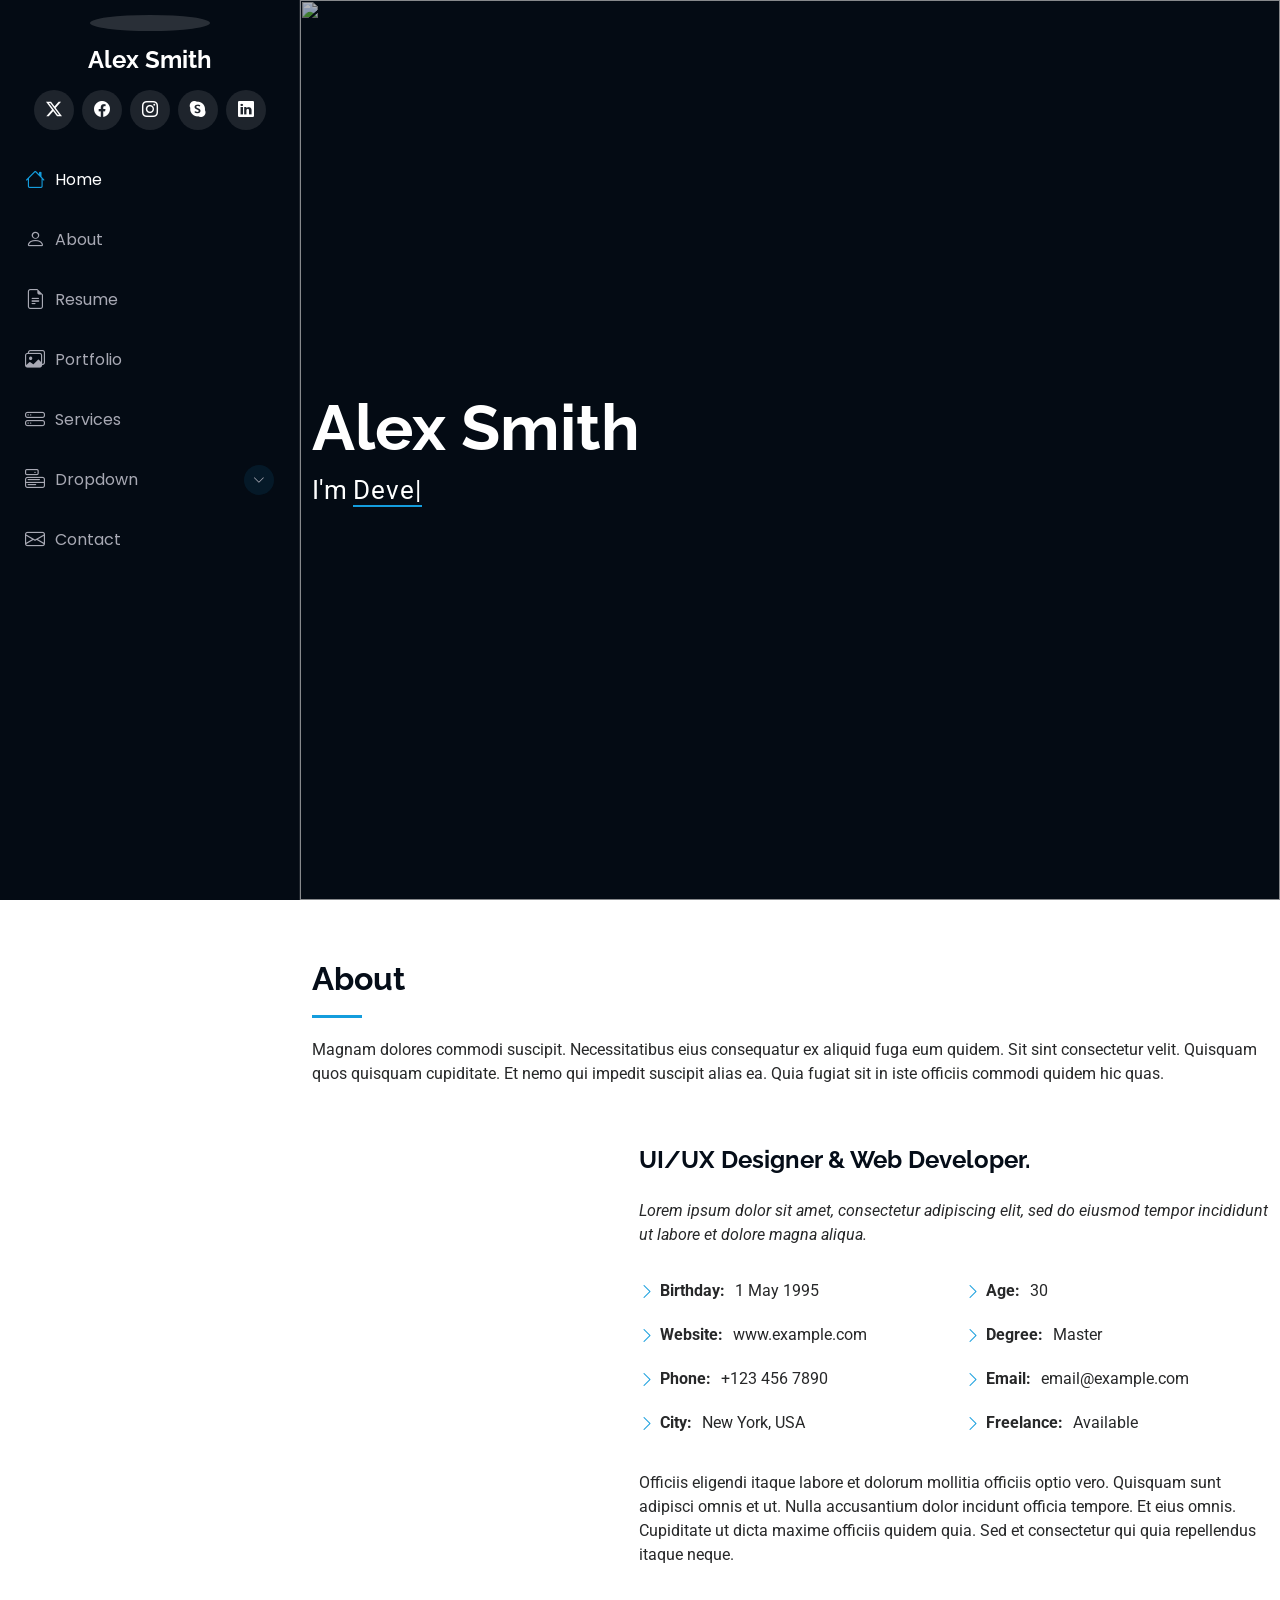
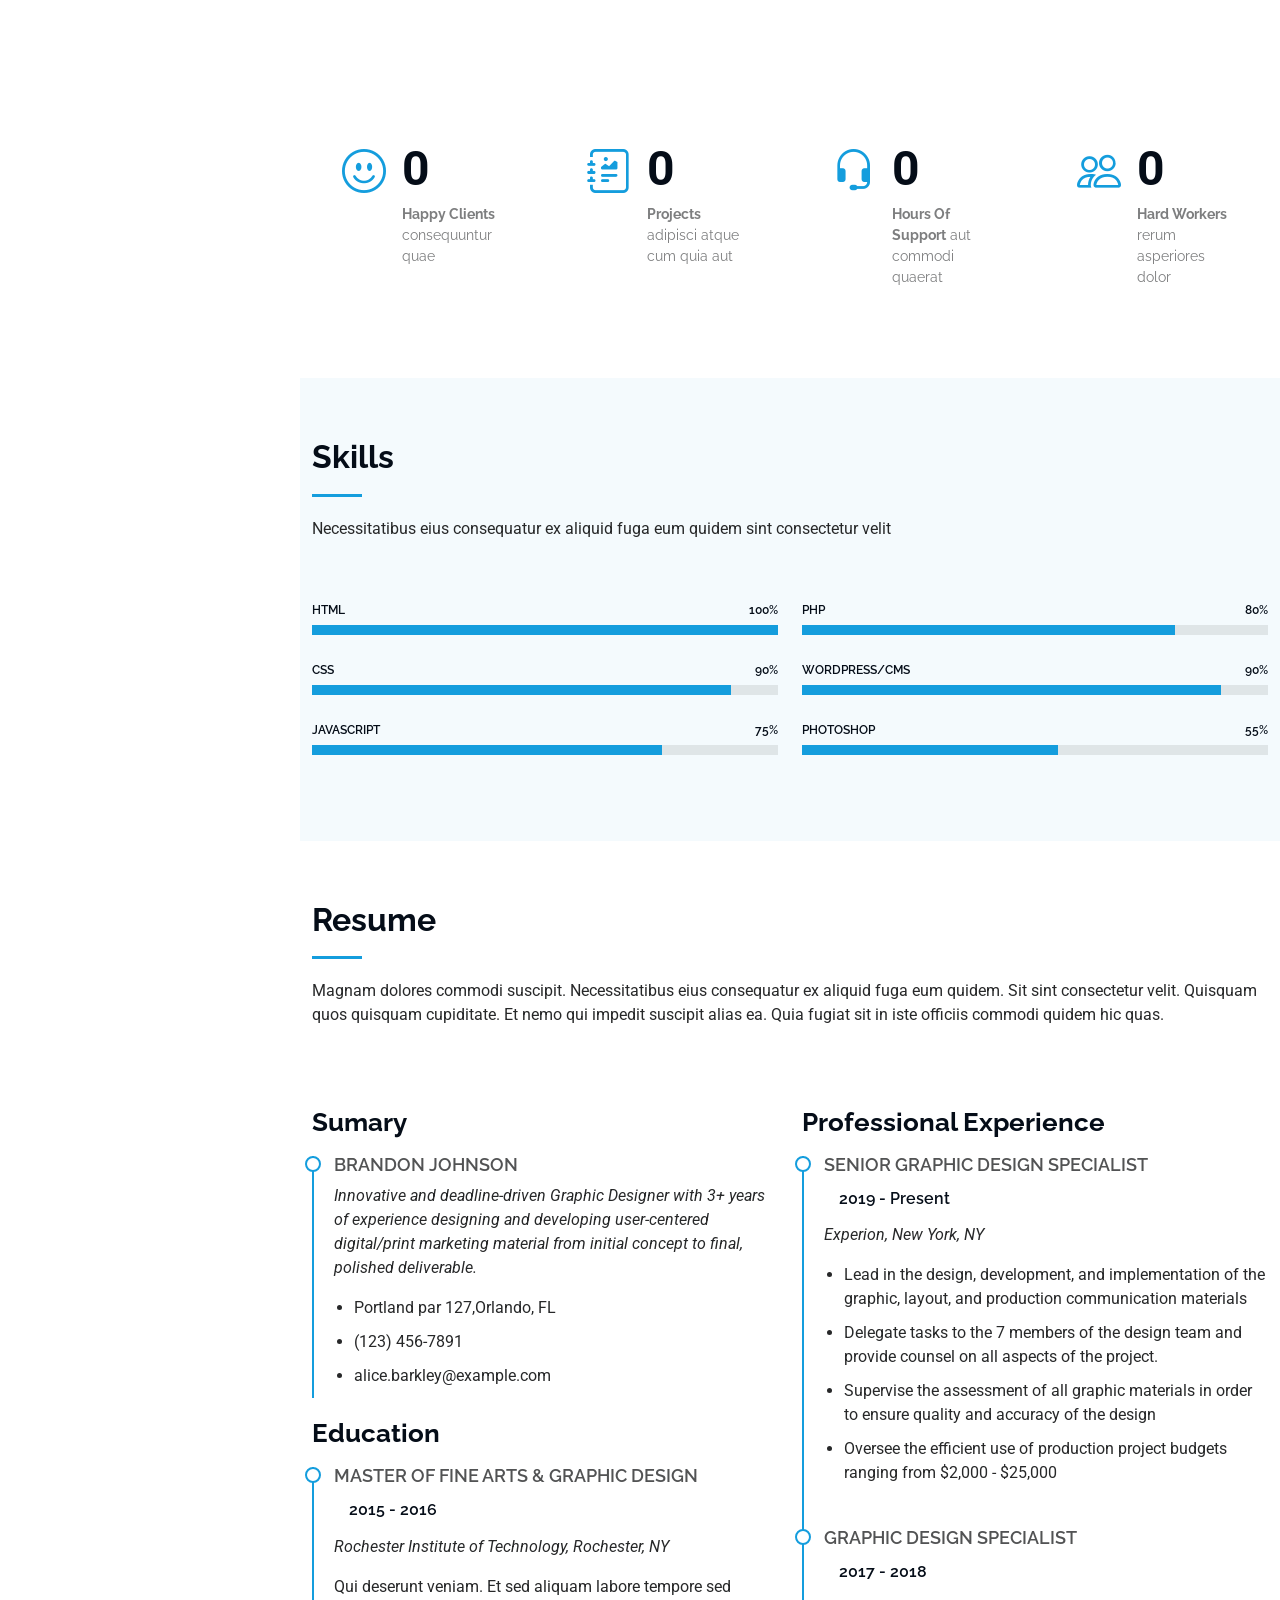
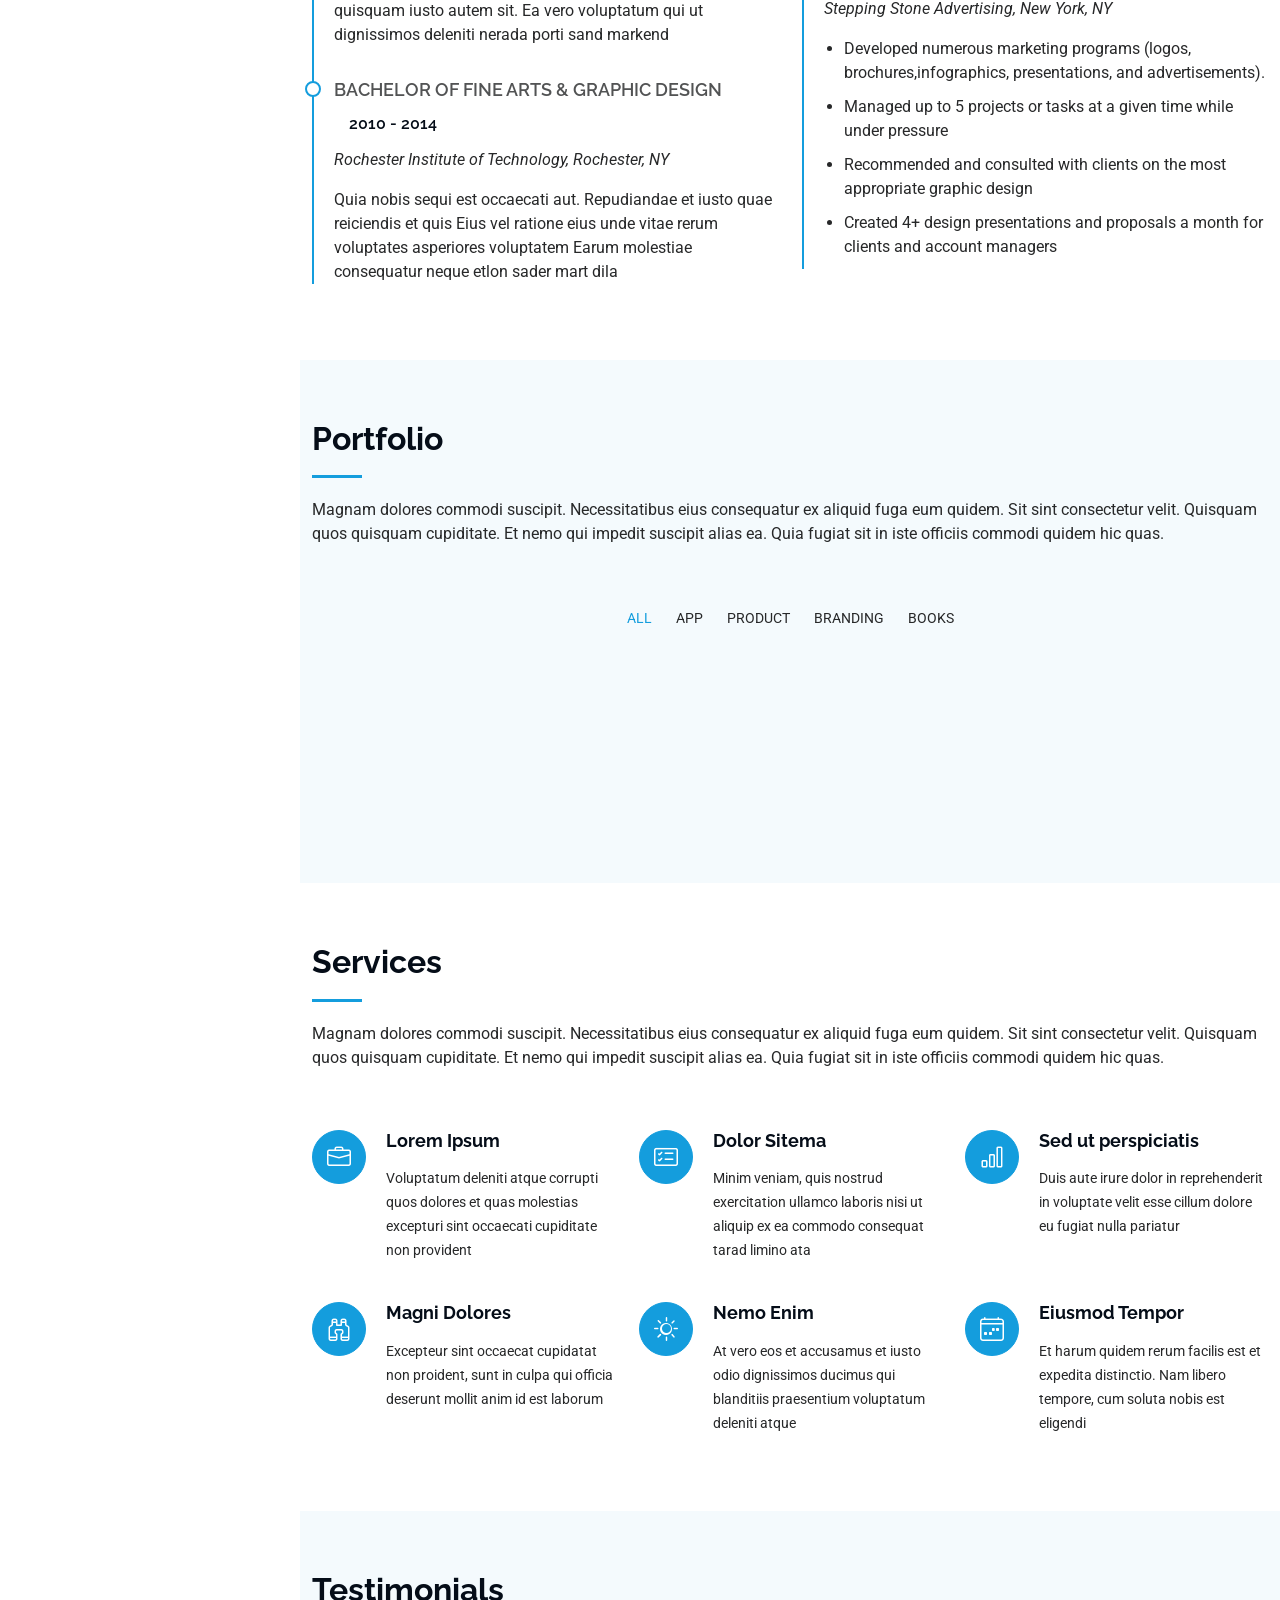
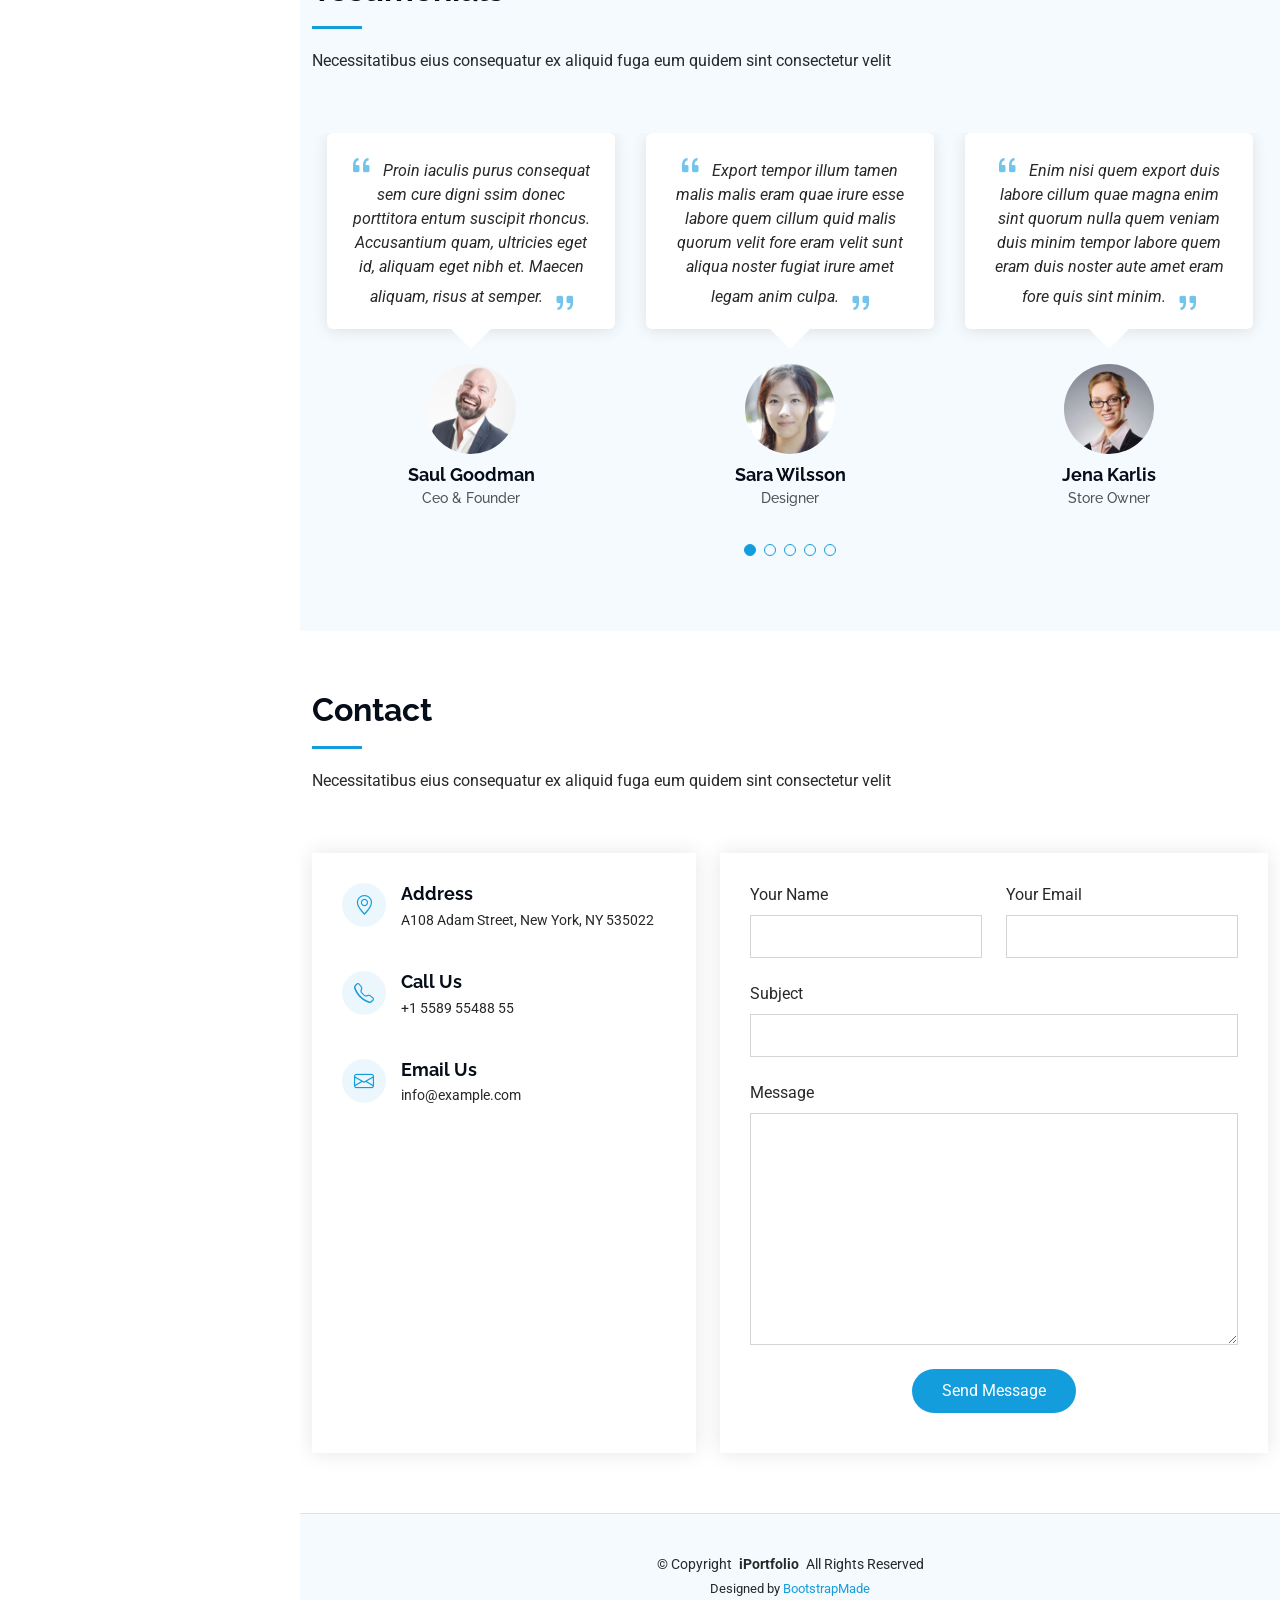
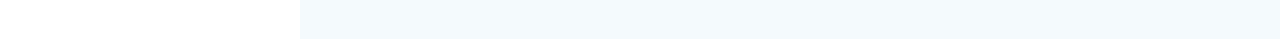
==== index.html @ 5685fc35 "agregando archivos" ====
<!DOCTYPE html>
<html lang="en">

<head>
  <meta charset="utf-8">
  <meta content="width=device-width, initial-scale=1.0" name="viewport">
  <title>Index - iPortfolio Bootstrap Template</title>
  <meta content="" name="description">
  <meta content="" name="keywords">

  <!-- Favicons -->
  <link href="assets/img/favicon.png" rel="icon">
  <link href="assets/img/apple-touch-icon.png" rel="apple-touch-icon">

  <!-- Fonts -->
  <link href="https://fonts.googleapis.com" rel="preconnect">
  <link href="https://fonts.gstatic.com" rel="preconnect" crossorigin>
  <link href="https://fonts.googleapis.com/css2?family=Roboto:ital,wght@0,100;0,300;0,400;0,500;0,700;0,900;1,100;1,300;1,400;1,500;1,700;1,900&family=Poppins:ital,wght@0,100;0,200;0,300;0,400;0,500;0,600;0,700;0,800;0,900;1,100;1,200;1,300;1,400;1,500;1,600;1,700;1,800;1,900&family=Raleway:ital,wght@0,100;0,200;0,300;0,400;0,500;0,600;0,700;0,800;0,900;1,100;1,200;1,300;1,400;1,500;1,600;1,700;1,800;1,900&display=swap" rel="stylesheet">

  <!-- Vendor CSS Files -->
  <link href="assets/vendor/bootstrap/css/bootstrap.min.css" rel="stylesheet">
  <link href="assets/vendor/bootstrap-icons/bootstrap-icons.css" rel="stylesheet">
  <link href="assets/vendor/aos/aos.css" rel="stylesheet">
  <link href="assets/vendor/glightbox/css/glightbox.min.css" rel="stylesheet">
  <link href="assets/vendor/swiper/swiper-bundle.min.css" rel="stylesheet">

  <!-- Main CSS File -->
  <link href="assets/css/main.css" rel="stylesheet">

  <!-- =======================================================
  * Template Name: iPortfolio
  * Template URL: https://bootstrapmade.com/iportfolio-bootstrap-portfolio-websites-template/
  * Updated: Jun 29 2024 with Bootstrap v5.3.3
  * Author: BootstrapMade.com
  * License: https://bootstrapmade.com/license/
  ======================================================== -->
</head>

<body class="index-page">

  <header id="header" class="header dark-background d-flex flex-column">
    <i class="header-toggle d-xl-none bi bi-list"></i>

    <div class="profile-img">
      <img src="assets/img/my-profile-img.jpg" alt="" class="img-fluid rounded-circle">
    </div>

    <a href="index.html" class="logo d-flex align-items-center justify-content-center">
      <!-- Uncomment the line below if you also wish to use an image logo -->
      <!-- <img src="assets/img/logo.png" alt=""> -->
      <h1 class="sitename">Alex Smith</h1>
    </a>

    <div class="social-links text-center">
      <a href="#" class="twitter"><i class="bi bi-twitter-x"></i></a>
      <a href="#" class="facebook"><i class="bi bi-facebook"></i></a>
      <a href="#" class="instagram"><i class="bi bi-instagram"></i></a>
      <a href="#" class="google-plus"><i class="bi bi-skype"></i></a>
      <a href="#" class="linkedin"><i class="bi bi-linkedin"></i></a>
    </div>

    <nav id="navmenu" class="navmenu">
      <ul>
        <li><a href="#hero" class="active"><i class="bi bi-house navicon"></i>Home</a></li>
        <li><a href="#about"><i class="bi bi-person navicon"></i> About</a></li>
        <li><a href="#resume"><i class="bi bi-file-earmark-text navicon"></i> Resume</a></li>
        <li><a href="#portfolio"><i class="bi bi-images navicon"></i> Portfolio</a></li>
        <li><a href="#services"><i class="bi bi-hdd-stack navicon"></i> Services</a></li>
        <li class="dropdown"><a href="#"><i class="bi bi-menu-button navicon"></i> <span>Dropdown</span> <i class="bi bi-chevron-down toggle-dropdown"></i></a>
          <ul>
            <li><a href="#">Dropdown 1</a></li>
            <li class="dropdown"><a href="#"><span>Deep Dropdown</span> <i class="bi bi-chevron-down toggle-dropdown"></i></a>
              <ul>
                <li><a href="#">Deep Dropdown 1</a></li>
                <li><a href="#">Deep Dropdown 2</a></li>
                <li><a href="#">Deep Dropdown 3</a></li>
                <li><a href="#">Deep Dropdown 4</a></li>
                <li><a href="#">Deep Dropdown 5</a></li>
              </ul>
            </li>
            <li><a href="#">Dropdown 2</a></li>
            <li><a href="#">Dropdown 3</a></li>
            <li><a href="#">Dropdown 4</a></li>
          </ul>
        </li>
        <li><a href="#contact"><i class="bi bi-envelope navicon"></i> Contact</a></li>
      </ul>
    </nav>

  </header>

  <main class="main">

    <!-- Hero Section -->
    <section id="hero" class="hero section dark-background">

      <img src="assets/img/hero-bg.jpg" alt="" data-aos="fade-in" class="">

      <div class="container" data-aos="fade-up" data-aos-delay="100">
        <h2>Alex Smith</h2>
        <p>I'm <span class="typed" data-typed-items="Designer, Developer, Freelancer, Photographer">Designer</span><span class="typed-cursor typed-cursor--blink" aria-hidden="true"></span><span class="typed-cursor typed-cursor--blink" aria-hidden="true"></span></p>
      </div>

    </section><!-- /Hero Section -->

    <!-- About Section -->
    <section id="about" class="about section">

      <!-- Section Title -->
      <div class="container section-title" data-aos="fade-up">
        <h2>About</h2>
        <p>Magnam dolores commodi suscipit. Necessitatibus eius consequatur ex aliquid fuga eum quidem. Sit sint consectetur velit. Quisquam quos quisquam cupiditate. Et nemo qui impedit suscipit alias ea. Quia fugiat sit in iste officiis commodi quidem hic quas.</p>
      </div><!-- End Section Title -->

      <div class="container" data-aos="fade-up" data-aos-delay="100">

        <div class="row gy-4 justify-content-center">
          <div class="col-lg-4">
            <img src="assets/img/my-profile-img.jpg" class="img-fluid" alt="">
          </div>
          <div class="col-lg-8 content">
            <h2>UI/UX Designer &amp; Web Developer.</h2>
            <p class="fst-italic py-3">
              Lorem ipsum dolor sit amet, consectetur adipiscing elit, sed do eiusmod tempor incididunt ut labore et dolore
              magna aliqua.
            </p>
            <div class="row">
              <div class="col-lg-6">
                <ul>
                  <li><i class="bi bi-chevron-right"></i> <strong>Birthday:</strong> <span>1 May 1995</span></li>
                  <li><i class="bi bi-chevron-right"></i> <strong>Website:</strong> <span>www.example.com</span></li>
                  <li><i class="bi bi-chevron-right"></i> <strong>Phone:</strong> <span>+123 456 7890</span></li>
                  <li><i class="bi bi-chevron-right"></i> <strong>City:</strong> <span>New York, USA</span></li>
                </ul>
              </div>
              <div class="col-lg-6">
                <ul>
                  <li><i class="bi bi-chevron-right"></i> <strong>Age:</strong> <span>30</span></li>
                  <li><i class="bi bi-chevron-right"></i> <strong>Degree:</strong> <span>Master</span></li>
                  <li><i class="bi bi-chevron-right"></i> <strong>Email:</strong> <span>email@example.com</span></li>
                  <li><i class="bi bi-chevron-right"></i> <strong>Freelance:</strong> <span>Available</span></li>
                </ul>
              </div>
            </div>
            <p class="py-3">
              Officiis eligendi itaque labore et dolorum mollitia officiis optio vero. Quisquam sunt adipisci omnis et ut. Nulla accusantium dolor incidunt officia tempore. Et eius omnis.
              Cupiditate ut dicta maxime officiis quidem quia. Sed et consectetur qui quia repellendus itaque neque.
            </p>
          </div>
        </div>

      </div>

    </section><!-- /About Section -->

    <!-- Stats Section -->
    <section id="stats" class="stats section">

      <div class="container" data-aos="fade-up" data-aos-delay="100">

        <div class="row gy-4">

          <div class="col-lg-3 col-md-6">
            <div class="stats-item">
              <i class="bi bi-emoji-smile"></i>
              <span data-purecounter-start="0" data-purecounter-end="232" data-purecounter-duration="1" class="purecounter"></span>
              <p><strong>Happy Clients</strong> <span>consequuntur quae</span></p>
            </div>
          </div><!-- End Stats Item -->

          <div class="col-lg-3 col-md-6">
            <div class="stats-item">
              <i class="bi bi-journal-richtext"></i>
              <span data-purecounter-start="0" data-purecounter-end="521" data-purecounter-duration="1" class="purecounter"></span>
              <p><strong>Projects</strong> <span>adipisci atque cum quia aut</span></p>
            </div>
          </div><!-- End Stats Item -->

          <div class="col-lg-3 col-md-6">
            <div class="stats-item">
              <i class="bi bi-headset"></i>
              <span data-purecounter-start="0" data-purecounter-end="1453" data-purecounter-duration="1" class="purecounter"></span>
              <p><strong>Hours Of Support</strong> <span>aut commodi quaerat</span></p>
            </div>
          </div><!-- End Stats Item -->

          <div class="col-lg-3 col-md-6">
            <div class="stats-item">
              <i class="bi bi-people"></i>
              <span data-purecounter-start="0" data-purecounter-end="32" data-purecounter-duration="1" class="purecounter"></span>
              <p><strong>Hard Workers</strong> <span>rerum asperiores dolor</span></p>
            </div>
          </div><!-- End Stats Item -->

        </div>

      </div>

    </section><!-- /Stats Section -->

    <!-- Skills Section -->
    <section id="skills" class="skills section light-background">

      <!-- Section Title -->
      <div class="container section-title" data-aos="fade-up">
        <h2>Skills</h2>
        <p>Necessitatibus eius consequatur ex aliquid fuga eum quidem sint consectetur velit</p>
      </div><!-- End Section Title -->

      <div class="container" data-aos="fade-up" data-aos-delay="100">

        <div class="row skills-content skills-animation">

          <div class="col-lg-6">

            <div class="progress">
              <span class="skill"><span>HTML</span> <i class="val">100%</i></span>
              <div class="progress-bar-wrap">
                <div class="progress-bar" role="progressbar" aria-valuenow="100" aria-valuemin="0" aria-valuemax="100"></div>
              </div>
            </div><!-- End Skills Item -->

            <div class="progress">
              <span class="skill"><span>CSS</span> <i class="val">90%</i></span>
              <div class="progress-bar-wrap">
                <div class="progress-bar" role="progressbar" aria-valuenow="90" aria-valuemin="0" aria-valuemax="100"></div>
              </div>
            </div><!-- End Skills Item -->

            <div class="progress">
              <span class="skill"><span>JavaScript</span> <i class="val">75%</i></span>
              <div class="progress-bar-wrap">
                <div class="progress-bar" role="progressbar" aria-valuenow="75" aria-valuemin="0" aria-valuemax="100"></div>
              </div>
            </div><!-- End Skills Item -->

          </div>

          <div class="col-lg-6">

            <div class="progress">
              <span class="skill"><span>PHP</span> <i class="val">80%</i></span>
              <div class="progress-bar-wrap">
                <div class="progress-bar" role="progressbar" aria-valuenow="80" aria-valuemin="0" aria-valuemax="100"></div>
              </div>
            </div><!-- End Skills Item -->

            <div class="progress">
              <span class="skill"><span>WordPress/CMS</span> <i class="val">90%</i></span>
              <div class="progress-bar-wrap">
                <div class="progress-bar" role="progressbar" aria-valuenow="90" aria-valuemin="0" aria-valuemax="100"></div>
              </div>
            </div><!-- End Skills Item -->

            <div class="progress">
              <span class="skill"><span>Photoshop</span> <i class="val">55%</i></span>
              <div class="progress-bar-wrap">
                <div class="progress-bar" role="progressbar" aria-valuenow="55" aria-valuemin="0" aria-valuemax="100"></div>
              </div>
            </div><!-- End Skills Item -->

          </div>

        </div>

      </div>

    </section><!-- /Skills Section -->

    <!-- Resume Section -->
    <section id="resume" class="resume section">

      <!-- Section Title -->
      <div class="container section-title" data-aos="fade-up">
        <h2>Resume</h2>
        <p>Magnam dolores commodi suscipit. Necessitatibus eius consequatur ex aliquid fuga eum quidem. Sit sint consectetur velit. Quisquam quos quisquam cupiditate. Et nemo qui impedit suscipit alias ea. Quia fugiat sit in iste officiis commodi quidem hic quas.</p>
      </div><!-- End Section Title -->

      <div class="container">

        <div class="row">

          <div class="col-lg-6" data-aos="fade-up" data-aos-delay="100">
            <h3 class="resume-title">Sumary</h3>

            <div class="resume-item pb-0">
              <h4>Brandon Johnson</h4>
              <p><em>Innovative and deadline-driven Graphic Designer with 3+ years of experience designing and developing user-centered digital/print marketing material from initial concept to final, polished deliverable.</em></p>
              <ul>
                <li>Portland par 127,Orlando, FL</li>
                <li>(123) 456-7891</li>
                <li>alice.barkley@example.com</li>
              </ul>
            </div><!-- Edn Resume Item -->

            <h3 class="resume-title">Education</h3>
            <div class="resume-item">
              <h4>Master of Fine Arts &amp; Graphic Design</h4>
              <h5>2015 - 2016</h5>
              <p><em>Rochester Institute of Technology, Rochester, NY</em></p>
              <p>Qui deserunt veniam. Et sed aliquam labore tempore sed quisquam iusto autem sit. Ea vero voluptatum qui ut dignissimos deleniti nerada porti sand markend</p>
            </div><!-- Edn Resume Item -->

            <div class="resume-item">
              <h4>Bachelor of Fine Arts &amp; Graphic Design</h4>
              <h5>2010 - 2014</h5>
              <p><em>Rochester Institute of Technology, Rochester, NY</em></p>
              <p>Quia nobis sequi est occaecati aut. Repudiandae et iusto quae reiciendis et quis Eius vel ratione eius unde vitae rerum voluptates asperiores voluptatem Earum molestiae consequatur neque etlon sader mart dila</p>
            </div><!-- Edn Resume Item -->

          </div>

          <div class="col-lg-6" data-aos="fade-up" data-aos-delay="200">
            <h3 class="resume-title">Professional Experience</h3>
            <div class="resume-item">
              <h4>Senior graphic design specialist</h4>
              <h5>2019 - Present</h5>
              <p><em>Experion, New York, NY </em></p>
              <ul>
                <li>Lead in the design, development, and implementation of the graphic, layout, and production communication materials</li>
                <li>Delegate tasks to the 7 members of the design team and provide counsel on all aspects of the project. </li>
                <li>Supervise the assessment of all graphic materials in order to ensure quality and accuracy of the design</li>
                <li>Oversee the efficient use of production project budgets ranging from $2,000 - $25,000</li>
              </ul>
            </div><!-- Edn Resume Item -->

            <div class="resume-item">
              <h4>Graphic design specialist</h4>
              <h5>2017 - 2018</h5>
              <p><em>Stepping Stone Advertising, New York, NY</em></p>
              <ul>
                <li>Developed numerous marketing programs (logos, brochures,infographics, presentations, and advertisements).</li>
                <li>Managed up to 5 projects or tasks at a given time while under pressure</li>
                <li>Recommended and consulted with clients on the most appropriate graphic design</li>
                <li>Created 4+ design presentations and proposals a month for clients and account managers</li>
              </ul>
            </div><!-- Edn Resume Item -->

          </div>

        </div>

      </div>

    </section><!-- /Resume Section -->

    <!-- Portfolio Section -->
    <section id="portfolio" class="portfolio section light-background">

      <!-- Section Title -->
      <div class="container section-title" data-aos="fade-up">
        <h2>Portfolio</h2>
        <p>Magnam dolores commodi suscipit. Necessitatibus eius consequatur ex aliquid fuga eum quidem. Sit sint consectetur velit. Quisquam quos quisquam cupiditate. Et nemo qui impedit suscipit alias ea. Quia fugiat sit in iste officiis commodi quidem hic quas.</p>
      </div><!-- End Section Title -->

      <div class="container">

        <div class="isotope-layout" data-default-filter="*" data-layout="masonry" data-sort="original-order">

          <ul class="portfolio-filters isotope-filters" data-aos="fade-up" data-aos-delay="100">
            <li data-filter="*" class="filter-active">All</li>
            <li data-filter=".filter-app">App</li>
            <li data-filter=".filter-product">Product</li>
            <li data-filter=".filter-branding">Branding</li>
            <li data-filter=".filter-books">Books</li>
          </ul><!-- End Portfolio Filters -->

          <div class="row gy-4 isotope-container" data-aos="fade-up" data-aos-delay="200">

            <div class="col-lg-4 col-md-6 portfolio-item isotope-item filter-app">
              <div class="portfolio-content h-100">
                <img src="assets/img/portfolio/app-1.jpg" class="img-fluid" alt="">
                <div class="portfolio-info">
                  <h4>App 1</h4>
                  <p>Lorem ipsum, dolor sit amet consectetur</p>
                  <a href="assets/img/portfolio/app-1.jpg" title="App 1" data-gallery="portfolio-gallery-app" class="glightbox preview-link"><i class="bi bi-zoom-in"></i></a>
                  <a href="portfolio-details.html" title="More Details" class="details-link"><i class="bi bi-link-45deg"></i></a>
                </div>
              </div>
            </div><!-- End Portfolio Item -->

            <div class="col-lg-4 col-md-6 portfolio-item isotope-item filter-product">
              <div class="portfolio-content h-100">
                <img src="assets/img/portfolio/product-1.jpg" class="img-fluid" alt="">
                <div class="portfolio-info">
                  <h4>Product 1</h4>
                  <p>Lorem ipsum, dolor sit amet consectetur</p>
                  <a href="assets/img/portfolio/product-1.jpg" title="Product 1" data-gallery="portfolio-gallery-product" class="glightbox preview-link"><i class="bi bi-zoom-in"></i></a>
                  <a href="portfolio-details.html" title="More Details" class="details-link"><i class="bi bi-link-45deg"></i></a>
                </div>
              </div>
            </div><!-- End Portfolio Item -->

            <div class="col-lg-4 col-md-6 portfolio-item isotope-item filter-branding">
              <div class="portfolio-content h-100">
                <img src="assets/img/portfolio/branding-1.jpg" class="img-fluid" alt="">
                <div class="portfolio-info">
                  <h4>Branding 1</h4>
                  <p>Lorem ipsum, dolor sit amet consectetur</p>
                  <a href="assets/img/portfolio/branding-1.jpg" title="Branding 1" data-gallery="portfolio-gallery-branding" class="glightbox preview-link"><i class="bi bi-zoom-in"></i></a>
                  <a href="portfolio-details.html" title="More Details" class="details-link"><i class="bi bi-link-45deg"></i></a>
                </div>
              </div>
            </div><!-- End Portfolio Item -->

            <div class="col-lg-4 col-md-6 portfolio-item isotope-item filter-books">
              <div class="portfolio-content h-100">
                <img src="assets/img/portfolio/books-1.jpg" class="img-fluid" alt="">
                <div class="portfolio-info">
                  <h4>Books 1</h4>
                  <p>Lorem ipsum, dolor sit amet consectetur</p>
                  <a href="assets/img/portfolio/books-1.jpg" title="Branding 1" data-gallery="portfolio-gallery-book" class="glightbox preview-link"><i class="bi bi-zoom-in"></i></a>
                  <a href="portfolio-details.html" title="More Details" class="details-link"><i class="bi bi-link-45deg"></i></a>
                </div>
              </div>
            </div><!-- End Portfolio Item -->

            <div class="col-lg-4 col-md-6 portfolio-item isotope-item filter-app">
              <div class="portfolio-content h-100">
                <img src="assets/img/portfolio/app-2.jpg" class="img-fluid" alt="">
                <div class="portfolio-info">
                  <h4>App 2</h4>
                  <p>Lorem ipsum, dolor sit amet consectetur</p>
                  <a href="assets/img/portfolio/app-2.jpg" title="App 2" data-gallery="portfolio-gallery-app" class="glightbox preview-link"><i class="bi bi-zoom-in"></i></a>
                  <a href="portfolio-details.html" title="More Details" class="details-link"><i class="bi bi-link-45deg"></i></a>
                </div>
              </div>
            </div><!-- End Portfolio Item -->

            <div class="col-lg-4 col-md-6 portfolio-item isotope-item filter-product">
              <div class="portfolio-content h-100">
                <img src="assets/img/portfolio/product-2.jpg" class="img-fluid" alt="">
                <div class="portfolio-info">
                  <h4>Product 2</h4>
                  <p>Lorem ipsum, dolor sit amet consectetur</p>
                  <a href="assets/img/portfolio/product-2.jpg" title="Product 2" data-gallery="portfolio-gallery-product" class="glightbox preview-link"><i class="bi bi-zoom-in"></i></a>
                  <a href="portfolio-details.html" title="More Details" class="details-link"><i class="bi bi-link-45deg"></i></a>
                </div>
              </div>
            </div><!-- End Portfolio Item -->

            <div class="col-lg-4 col-md-6 portfolio-item isotope-item filter-branding">
              <div class="portfolio-content h-100">
                <img src="assets/img/portfolio/branding-2.jpg" class="img-fluid" alt="">
                <div class="portfolio-info">
                  <h4>Branding 2</h4>
                  <p>Lorem ipsum, dolor sit amet consectetur</p>
                  <a href="assets/img/portfolio/branding-2.jpg" title="Branding 2" data-gallery="portfolio-gallery-branding" class="glightbox preview-link"><i class="bi bi-zoom-in"></i></a>
                  <a href="portfolio-details.html" title="More Details" class="details-link"><i class="bi bi-link-45deg"></i></a>
                </div>
              </div>
            </div><!-- End Portfolio Item -->

            <div class="col-lg-4 col-md-6 portfolio-item isotope-item filter-books">
              <div class="portfolio-content h-100">
                <img src="assets/img/portfolio/books-2.jpg" class="img-fluid" alt="">
                <div class="portfolio-info">
                  <h4>Books 2</h4>
                  <p>Lorem ipsum, dolor sit amet consectetur</p>
                  <a href="assets/img/portfolio/books-2.jpg" title="Branding 2" data-gallery="portfolio-gallery-book" class="glightbox preview-link"><i class="bi bi-zoom-in"></i></a>
                  <a href="portfolio-details.html" title="More Details" class="details-link"><i class="bi bi-link-45deg"></i></a>
                </div>
              </div>
            </div><!-- End Portfolio Item -->

            <div class="col-lg-4 col-md-6 portfolio-item isotope-item filter-app">
              <div class="portfolio-content h-100">
                <img src="assets/img/portfolio/app-3.jpg" class="img-fluid" alt="">
                <div class="portfolio-info">
                  <h4>App 3</h4>
                  <p>Lorem ipsum, dolor sit amet consectetur</p>
                  <a href="assets/img/portfolio/app-3.jpg" title="App 3" data-gallery="portfolio-gallery-app" class="glightbox preview-link"><i class="bi bi-zoom-in"></i></a>
                  <a href="portfolio-details.html" title="More Details" class="details-link"><i class="bi bi-link-45deg"></i></a>
                </div>
              </div>
            </div><!-- End Portfolio Item -->

            <div class="col-lg-4 col-md-6 portfolio-item isotope-item filter-product">
              <div class="portfolio-content h-100">
                <img src="assets/img/portfolio/product-3.jpg" class="img-fluid" alt="">
                <div class="portfolio-info">
                  <h4>Product 3</h4>
                  <p>Lorem ipsum, dolor sit amet consectetur</p>
                  <a href="assets/img/portfolio/product-3.jpg" title="Product 3" data-gallery="portfolio-gallery-product" class="glightbox preview-link"><i class="bi bi-zoom-in"></i></a>
                  <a href="portfolio-details.html" title="More Details" class="details-link"><i class="bi bi-link-45deg"></i></a>
                </div>
              </div>
            </div><!-- End Portfolio Item -->

            <div class="col-lg-4 col-md-6 portfolio-item isotope-item filter-branding">
              <div class="portfolio-content h-100">
                <img src="assets/img/portfolio/branding-3.jpg" class="img-fluid" alt="">
                <div class="portfolio-info">
                  <h4>Branding 3</h4>
                  <p>Lorem ipsum, dolor sit amet consectetur</p>
                  <a href="assets/img/portfolio/branding-3.jpg" title="Branding 2" data-gallery="portfolio-gallery-branding" class="glightbox preview-link"><i class="bi bi-zoom-in"></i></a>
                  <a href="portfolio-details.html" title="More Details" class="details-link"><i class="bi bi-link-45deg"></i></a>
                </div>
              </div>
            </div><!-- End Portfolio Item -->

            <div class="col-lg-4 col-md-6 portfolio-item isotope-item filter-books">
              <div class="portfolio-content h-100">
                <img src="assets/img/portfolio/books-3.jpg" class="img-fluid" alt="">
                <div class="portfolio-info">
                  <h4>Books 3</h4>
                  <p>Lorem ipsum, dolor sit amet consectetur</p>
                  <a href="assets/img/portfolio/books-3.jpg" title="Branding 3" data-gallery="portfolio-gallery-book" class="glightbox preview-link"><i class="bi bi-zoom-in"></i></a>
                  <a href="portfolio-details.html" title="More Details" class="details-link"><i class="bi bi-link-45deg"></i></a>
                </div>
              </div>
            </div><!-- End Portfolio Item -->

          </div><!-- End Portfolio Container -->

        </div>

      </div>

    </section><!-- /Portfolio Section -->

    <!-- Services Section -->
    <section id="services" class="services section">

      <!-- Section Title -->
      <div class="container section-title" data-aos="fade-up">
        <h2>Services</h2>
        <p>Magnam dolores commodi suscipit. Necessitatibus eius consequatur ex aliquid fuga eum quidem. Sit sint consectetur velit. Quisquam quos quisquam cupiditate. Et nemo qui impedit suscipit alias ea. Quia fugiat sit in iste officiis commodi quidem hic quas.</p>
      </div><!-- End Section Title -->

      <div class="container">

        <div class="row gy-4">

          <div class="col-lg-4 col-md-6 service-item d-flex" data-aos="fade-up" data-aos-delay="100">
            <div class="icon flex-shrink-0"><i class="bi bi-briefcase"></i></div>
            <div>
              <h4 class="title"><a href="service-details.html" class="stretched-link">Lorem Ipsum</a></h4>
              <p class="description">Voluptatum deleniti atque corrupti quos dolores et quas molestias excepturi sint occaecati cupiditate non provident</p>
            </div>
          </div>
          <!-- End Service Item -->

          <div class="col-lg-4 col-md-6 service-item d-flex" data-aos="fade-up" data-aos-delay="200">
            <div class="icon flex-shrink-0"><i class="bi bi-card-checklist"></i></div>
            <div>
              <h4 class="title"><a href="service-details.html" class="stretched-link">Dolor Sitema</a></h4>
              <p class="description">Minim veniam, quis nostrud exercitation ullamco laboris nisi ut aliquip ex ea commodo consequat tarad limino ata</p>
            </div>
          </div><!-- End Service Item -->

          <div class="col-lg-4 col-md-6 service-item d-flex" data-aos="fade-up" data-aos-delay="300">
            <div class="icon flex-shrink-0"><i class="bi bi-bar-chart"></i></div>
            <div>
              <h4 class="title"><a href="service-details.html" class="stretched-link">Sed ut perspiciatis</a></h4>
              <p class="description">Duis aute irure dolor in reprehenderit in voluptate velit esse cillum dolore eu fugiat nulla pariatur</p>
            </div>
          </div><!-- End Service Item -->

          <div class="col-lg-4 col-md-6 service-item d-flex" data-aos="fade-up" data-aos-delay="400">
            <div class="icon flex-shrink-0"><i class="bi bi-binoculars"></i></div>
            <div>
              <h4 class="title"><a href="service-details.html" class="stretched-link">Magni Dolores</a></h4>
              <p class="description">Excepteur sint occaecat cupidatat non proident, sunt in culpa qui officia deserunt mollit anim id est laborum</p>
            </div>
          </div><!-- End Service Item -->

          <div class="col-lg-4 col-md-6 service-item d-flex" data-aos="fade-up" data-aos-delay="500">
            <div class="icon flex-shrink-0"><i class="bi bi-brightness-high"></i></div>
            <div>
              <h4 class="title"><a href="service-details.html" class="stretched-link">Nemo Enim</a></h4>
              <p class="description">At vero eos et accusamus et iusto odio dignissimos ducimus qui blanditiis praesentium voluptatum deleniti atque</p>
            </div>
          </div><!-- End Service Item -->

          <div class="col-lg-4 col-md-6 service-item d-flex" data-aos="fade-up" data-aos-delay="600">
            <div class="icon flex-shrink-0"><i class="bi bi-calendar4-week"></i></div>
            <div>
              <h4 class="title"><a href="service-details.html" class="stretched-link">Eiusmod Tempor</a></h4>
              <p class="description">Et harum quidem rerum facilis est et expedita distinctio. Nam libero tempore, cum soluta nobis est eligendi</p>
            </div>
          </div><!-- End Service Item -->

        </div>

      </div>

    </section><!-- /Services Section -->

    <!-- Testimonials Section -->
    <section id="testimonials" class="testimonials section light-background">

      <!-- Section Title -->
      <div class="container section-title" data-aos="fade-up">
        <h2>Testimonials</h2>
        <p>Necessitatibus eius consequatur ex aliquid fuga eum quidem sint consectetur velit</p>
      </div><!-- End Section Title -->

      <div class="container" data-aos="fade-up" data-aos-delay="100">

        <div class="swiper init-swiper">
          <script type="application/json" class="swiper-config">
            {
              "loop": true,
              "speed": 600,
              "autoplay": {
                "delay": 5000
              },
              "slidesPerView": "auto",
              "pagination": {
                "el": ".swiper-pagination",
                "type": "bullets",
                "clickable": true
              },
              "breakpoints": {
                "320": {
                  "slidesPerView": 1,
                  "spaceBetween": 40
                },
                "1200": {
                  "slidesPerView": 3,
                  "spaceBetween": 1
                }
              }
            }
          </script>
          <div class="swiper-wrapper">

            <div class="swiper-slide">
              <div class="testimonial-item">
                <p>
                  <i class="bi bi-quote quote-icon-left"></i>
                  <span>Proin iaculis purus consequat sem cure digni ssim donec porttitora entum suscipit rhoncus. Accusantium quam, ultricies eget id, aliquam eget nibh et. Maecen aliquam, risus at semper.</span>
                  <i class="bi bi-quote quote-icon-right"></i>
                </p>
                <img src="assets/img/testimonials/testimonials-1.jpg" class="testimonial-img" alt="">
                <h3>Saul Goodman</h3>
                <h4>Ceo &amp; Founder</h4>
              </div>
            </div><!-- End testimonial item -->

            <div class="swiper-slide">
              <div class="testimonial-item">
                <p>
                  <i class="bi bi-quote quote-icon-left"></i>
                  <span>Export tempor illum tamen malis malis eram quae irure esse labore quem cillum quid malis quorum velit fore eram velit sunt aliqua noster fugiat irure amet legam anim culpa.</span>
                  <i class="bi bi-quote quote-icon-right"></i>
                </p>
                <img src="assets/img/testimonials/testimonials-2.jpg" class="testimonial-img" alt="">
                <h3>Sara Wilsson</h3>
                <h4>Designer</h4>
              </div>
            </div><!-- End testimonial item -->

            <div class="swiper-slide">
              <div class="testimonial-item">
                <p>
                  <i class="bi bi-quote quote-icon-left"></i>
                  <span>Enim nisi quem export duis labore cillum quae magna enim sint quorum nulla quem veniam duis minim tempor labore quem eram duis noster aute amet eram fore quis sint minim.</span>
                  <i class="bi bi-quote quote-icon-right"></i>
                </p>
                <img src="assets/img/testimonials/testimonials-3.jpg" class="testimonial-img" alt="">
                <h3>Jena Karlis</h3>
                <h4>Store Owner</h4>
              </div>
            </div><!-- End testimonial item -->

            <div class="swiper-slide">
              <div class="testimonial-item">
                <p>
                  <i class="bi bi-quote quote-icon-left"></i>
                  <span>Fugiat enim eram quae cillum dolore dolor amet nulla culpa multos export minim fugiat dolor enim duis veniam ipsum anim magna sunt elit fore quem dolore labore illum veniam.</span>
                  <i class="bi bi-quote quote-icon-right"></i>
                </p>
                <img src="assets/img/testimonials/testimonials-4.jpg" class="testimonial-img" alt="">
                <h3>Matt Brandon</h3>
                <h4>Freelancer</h4>
              </div>
            </div><!-- End testimonial item -->

            <div class="swiper-slide">
              <div class="testimonial-item">
                <p>
                  <i class="bi bi-quote quote-icon-left"></i>
                  <span>Quis quorum aliqua sint quem legam fore sunt eram irure aliqua veniam tempor noster veniam sunt culpa nulla illum cillum fugiat legam esse veniam culpa fore nisi cillum quid.</span>
                  <i class="bi bi-quote quote-icon-right"></i>
                </p>
                <img src="assets/img/testimonials/testimonials-5.jpg" class="testimonial-img" alt="">
                <h3>John Larson</h3>
                <h4>Entrepreneur</h4>
              </div>
            </div><!-- End testimonial item -->

          </div>
          <div class="swiper-pagination"></div>
        </div>

      </div>

    </section><!-- /Testimonials Section -->

    <!-- Contact Section -->
    <section id="contact" class="contact section">

      <!-- Section Title -->
      <div class="container section-title" data-aos="fade-up">
        <h2>Contact</h2>
        <p>Necessitatibus eius consequatur ex aliquid fuga eum quidem sint consectetur velit</p>
      </div><!-- End Section Title -->

      <div class="container" data-aos="fade-up" data-aos-delay="100">

        <div class="row gy-4">

          <div class="col-lg-5">

            <div class="info-wrap">
              <div class="info-item d-flex" data-aos="fade-up" data-aos-delay="200">
                <i class="bi bi-geo-alt flex-shrink-0"></i>
                <div>
                  <h3>Address</h3>
                  <p>A108 Adam Street, New York, NY 535022</p>
                </div>
              </div><!-- End Info Item -->

              <div class="info-item d-flex" data-aos="fade-up" data-aos-delay="300">
                <i class="bi bi-telephone flex-shrink-0"></i>
                <div>
                  <h3>Call Us</h3>
                  <p>+1 5589 55488 55</p>
                </div>
              </div><!-- End Info Item -->

              <div class="info-item d-flex" data-aos="fade-up" data-aos-delay="400">
                <i class="bi bi-envelope flex-shrink-0"></i>
                <div>
                  <h3>Email Us</h3>
                  <p>info@example.com</p>
                </div>
              </div><!-- End Info Item -->

              <iframe src="https://www.google.com/maps/embed?pb=!1m14!1m8!1m3!1d48389.78314118045!2d-74.006138!3d40.710059!3m2!1i1024!2i768!4f13.1!3m3!1m2!1s0x89c25a22a3bda30d%3A0xb89d1fe6bc499443!2sDowntown%20Conference%20Center!5e0!3m2!1sen!2sus!4v1676961268712!5m2!1sen!2sus" frameborder="0" style="border:0; width: 100%; height: 270px;" allowfullscreen="" loading="lazy" referrerpolicy="no-referrer-when-downgrade"></iframe>
            </div>
          </div>

          <div class="col-lg-7">
            <form action="forms/contact.php" method="post" class="php-email-form" data-aos="fade-up" data-aos-delay="200">
              <div class="row gy-4">

                <div class="col-md-6">
                  <label for="name-field" class="pb-2">Your Name</label>
                  <input type="text" name="name" id="name-field" class="form-control" required="">
                </div>

                <div class="col-md-6">
                  <label for="email-field" class="pb-2">Your Email</label>
                  <input type="email" class="form-control" name="email" id="email-field" required="">
                </div>

                <div class="col-md-12">
                  <label for="subject-field" class="pb-2">Subject</label>
                  <input type="text" class="form-control" name="subject" id="subject-field" required="">
                </div>

                <div class="col-md-12">
                  <label for="message-field" class="pb-2">Message</label>
                  <textarea class="form-control" name="message" rows="10" id="message-field" required=""></textarea>
                </div>

                <div class="col-md-12 text-center">
                  <div class="loading">Loading</div>
                  <div class="error-message"></div>
                  <div class="sent-message">Your message has been sent. Thank you!</div>

                  <button type="submit">Send Message</button>
                </div>

              </div>
            </form>
          </div><!-- End Contact Form -->

        </div>

      </div>

    </section><!-- /Contact Section -->

  </main>

  <footer id="footer" class="footer position-relative light-background">

    <div class="container">
      <div class="copyright text-center ">
        <p>© <span>Copyright</span> <strong class="px-1 sitename">iPortfolio</strong> <span>All Rights Reserved</span></p>
      </div>
      <div class="credits">
        <!-- All the links in the footer should remain intact. -->
        <!-- You can delete the links only if you've purchased the pro version. -->
        <!-- Licensing information: https://bootstrapmade.com/license/ -->
        <!-- Purchase the pro version with working PHP/AJAX contact form: [buy-url] -->
        Designed by <a href="https://bootstrapmade.com/">BootstrapMade</a>
      </div>
    </div>

  </footer>

  <!-- Scroll Top -->
  <a href="#" id="scroll-top" class="scroll-top d-flex align-items-center justify-content-center"><i class="bi bi-arrow-up-short"></i></a>

  <!-- Preloader -->
  <div id="preloader"></div>

  <!-- Vendor JS Files -->
  <script src="assets/vendor/bootstrap/js/bootstrap.bundle.min.js"></script>
  <script src="assets/vendor/php-email-form/validate.js"></script>
  <script src="assets/vendor/aos/aos.js"></script>
  <script src="assets/vendor/typed.js/typed.umd.js"></script>
  <script src="assets/vendor/purecounter/purecounter_vanilla.js"></script>
  <script src="assets/vendor/waypoints/noframework.waypoints.js"></script>
  <script src="assets/vendor/glightbox/js/glightbox.min.js"></script>
  <script src="assets/vendor/imagesloaded/imagesloaded.pkgd.min.js"></script>
  <script src="assets/vendor/isotope-layout/isotope.pkgd.min.js"></script>
  <script src="assets/vendor/swiper/swiper-bundle.min.js"></script>

  <!-- Main JS File -->
  <script src="assets/js/main.js"></script>

</body>

</html>
---- assets/css/main.css ----
/**
* Template Name: iPortfolio
* Template URL: https://bootstrapmade.com/iportfolio-bootstrap-portfolio-websites-template/
* Updated: Jun 29 2024 with Bootstrap v5.3.3
* Author: BootstrapMade.com
* License: https://bootstrapmade.com/license/
*/

/*--------------------------------------------------------------
# Font & Color Variables
# Help: https://bootstrapmade.com/color-system/
--------------------------------------------------------------*/
/* Fonts */
:root {
  --default-font: "Roboto",  system-ui, -apple-system, "Segoe UI", Roboto, "Helvetica Neue", Arial, "Noto Sans", "Liberation Sans", sans-serif, "Apple Color Emoji", "Segoe UI Emoji", "Segoe UI Symbol", "Noto Color Emoji";
  --heading-font: "Raleway",  sans-serif;
  --nav-font: "Poppins",  sans-serif;
}

/* Global Colors - The following color variables are used throughout the website. Updating them here will change the color scheme of the entire website */
:root { 
  --background-color: #ffffff; /* Background color for the entire website, including individual sections */
  --default-color: #272829; /* Default color used for the majority of the text content across the entire website */
  --heading-color: #050d18; /* Color for headings, subheadings and title throughout the website */
  --accent-color: #149ddd; /* Accent color that represents your brand on the website. It's used for buttons, links, and other elements that need to stand out */
  --surface-color: #ffffff; /* The surface color is used as a background of boxed elements within sections, such as cards, icon boxes, or other elements that require a visual separation from the global background. */
  --contrast-color: #ffffff; /* Contrast color for text, ensuring readability against backgrounds of accent, heading, or default colors. */
}

/* Nav Menu Colors - The following color variables are used specifically for the navigation menu. They are separate from the global colors to allow for more customization options */
:root {
  --nav-color: #a8a9b4;  /* The default color of the main navmenu links */
  --nav-hover-color: #ffffff; /* Applied to main navmenu links when they are hovered over or active */
  --nav-mobile-background-color: #040b14; /* Used as the background color for mobile navigation menu */
  --nav-dropdown-background-color: #040b14; /* Used as the background color for dropdown items that appear when hovering over primary navigation items */
  --nav-dropdown-color: #a8a9b4; /* Used for navigation links of the dropdown items in the navigation menu. */
  --nav-dropdown-hover-color: #ffffff; /* Similar to --nav-hover-color, this color is applied to dropdown navigation links when they are hovered over. */
}

/* Color Presets - These classes override global colors when applied to any section or element, providing reuse of the sam color scheme. */

.light-background {
  --background-color: #f4fafd;
  --surface-color: #ffffff;
}

.dark-background {
  --background-color: #040b14;
  --default-color: #ffffff;
  --heading-color: #ffffff;
  --surface-color: #151f2b;
  --contrast-color: #ffffff;
}

/* Smooth scroll */
:root {
  scroll-behavior: smooth;
}

/*--------------------------------------------------------------
# General Styling & Shared Classes
--------------------------------------------------------------*/
body {
  color: var(--default-color);
  background-color: var(--background-color);
  font-family: var(--default-font);
}

a {
  color: var(--accent-color);
  text-decoration: none;
  transition: 0.3s;
}

a:hover {
  color: color-mix(in srgb, var(--accent-color), transparent 25%);
  text-decoration: none;
}

h1,
h2,
h3,
h4,
h5,
h6 {
  color: var(--heading-color);
  font-family: var(--heading-font);
}

/* PHP Email Form Messages
------------------------------*/
.php-email-form .error-message {
  display: none;
  background: #df1529;
  color: #ffffff;
  text-align: left;
  padding: 15px;
  margin-bottom: 24px;
  font-weight: 600;
}

.php-email-form .sent-message {
  display: none;
  color: #ffffff;
  background: #059652;
  text-align: center;
  padding: 15px;
  margin-bottom: 24px;
  font-weight: 600;
}

.php-email-form .loading {
  display: none;
  background: var(--surface-color);
  text-align: center;
  padding: 15px;
  margin-bottom: 24px;
}

.php-email-form .loading:before {
  content: "";
  display: inline-block;
  border-radius: 50%;
  width: 24px;
  height: 24px;
  margin: 0 10px -6px 0;
  border: 3px solid var(--accent-color);
  border-top-color: var(--surface-color);
  animation: php-email-form-loading 1s linear infinite;
}

@keyframes php-email-form-loading {
  0% {
    transform: rotate(0deg);
  }

  100% {
    transform: rotate(360deg);
  }
}

/*--------------------------------------------------------------
# Global Header
--------------------------------------------------------------*/
.header {
  color: var(--default-color);
  background-color: var(--background-color);
  position: fixed;
  top: 0;
  left: 0;
  bottom: 0;
  padding: 0 15px;
  width: 300px;
  transition: all ease-in-out 0.3s;
  overflow-y: auto;
  z-index: 997;
  border-right: 1px solid color-mix(in srgb, var(--default-color), transparent 90%);
}

.header .profile-img img {
  margin: 15px auto;
  display: block;
  width: 120px;
  border: 8px solid color-mix(in srgb, var(--default-color), transparent 85%);
}

.header .logo {
  line-height: 1;
  margin-bottom: 15px;
}

.header .logo img {
  max-height: 32px;
  margin-right: 8px;
}

.header .logo h1 {
  font-size: 24px;
  margin: 0;
  font-weight: 700;
  color: var(--heading-color);
}

.header .social-links {
  margin: 0 0 20px 0;
}

.header .social-links a {
  font-size: 16px;
  display: inline-flex;
  align-items: center;
  justify-content: center;
  background: color-mix(in srgb, var(--default-color), transparent 90%);
  color: var(--default-color);
  margin: 0 2px;
  border-radius: 50%;
  text-align: center;
  width: 40px;
  height: 40px;
  transition: 0.3s;
}

.header .social-links a:hover {
  color: var(--contrast-color);
  background: var(--accent-color);
}

@media (min-width: 1200px) {

  .header~main,
  .header~#footer {
    margin-left: 300px;
  }
}

@media (max-width: 1199px) {
  .header {
    left: -100%;
  }
}

.header.header-show {
  left: 0;
}

.header .header-toggle {
  color: var(--contrast-color);
  background-color: var(--accent-color);
  font-size: 22px;
  display: flex;
  align-items: center;
  justify-content: center;
  width: 40px;
  height: 40px;
  border-radius: 50%;
  cursor: pointer;
  position: fixed;
  top: 15px;
  right: 15px;
  z-index: 9999;
  transition: background-color 0.3s;
}

.header .header-toggle:hover {
  color: var(--contrast-color);
  background-color: color-mix(in srgb, var(--accent-color) 90%, white 15%);
}

/*--------------------------------------------------------------
# Navigation Menu
--------------------------------------------------------------*/
.mobile-nav-toggle {
  display: none;
}

.navmenu {
  padding: 0;
  z-index: 9997;
}

.navmenu ul {
  list-style: none;
  padding: 0 0 20px 0;
  margin: 0;
}

.navmenu a,
.navmenu a:focus {
  color: var(--nav-color);
  padding: 15px 10px;
  font-family: var(--nav-font);
  font-size: 16px;
  font-weight: 400;
  display: flex;
  align-items: center;
  white-space: nowrap;
  transition: 0.3s;
  width: 100%;
}

.navmenu a .navicon,
.navmenu a:focus .navicon {
  font-size: 20px;
  margin-right: 10px;
}

.navmenu a .toggle-dropdown,
.navmenu a:focus .toggle-dropdown {
  font-size: 12px;
  line-height: 0;
  margin-left: auto;
  width: 30px;
  height: 30px;
  display: flex;
  align-items: center;
  justify-content: center;
  border-radius: 50%;
  transition: 0.3s;
  flex-shrink: 0;
  background-color: color-mix(in srgb, var(--accent-color), transparent 90%);
}

.navmenu a .toggle-dropdown:hover,
.navmenu a:focus .toggle-dropdown:hover {
  background-color: var(--accent-color);
  color: var(--contrast-color);
}

.navmenu a:hover,
.navmenu .active,
.navmenu .active:focus {
  color: var(--nav-hover-color);
}

.navmenu a:hover .navicon,
.navmenu .active .navicon,
.navmenu .active:focus .navicon {
  color: var(--accent-color);
}

.navmenu .active .toggle-dropdown,
.navmenu .active:focus .toggle-dropdown {
  background-color: var(--accent-color);
  color: var(--contrast-color);
  transform: rotate(180deg);
}

.navmenu .dropdown {
  display: block;
}

.navmenu .dropdown a,
.navmenu .dropdown a:focus {
  color: --nav-dropdown-color;
}

.navmenu .dropdown a:hover,
.navmenu .dropdown .active,
.navmenu .dropdown .active:focus {
  color: var(--nav-dropdown-hover-color);
}

.navmenu .dropdown ul {
  position: static;
  display: none;
  z-index: 99;
  padding: 5px 10px;
  margin: 5px 10px;
  background-color: var(--nav-dropdown-background-color);
  border: 1px solid color-mix(in srgb, var(--default-color), transparent 90%);
  box-shadow: none;
  transition: all 0.5s ease-in-out;
}

.navmenu .dropdown ul ul {
  background-color: rgba(33, 37, 41, 0.1);
}

.navmenu .dropdown>.dropdown-active {
  display: block;
  background-color: rgba(33, 37, 41, 0.03);
}

/*--------------------------------------------------------------
# Global Footer
--------------------------------------------------------------*/
.footer {
  color: var(--default-color);
  background-color: var(--background-color);
  font-size: 14px;
  padding: 40px 0;
  position: relative;
  border-top: 1px solid color-mix(in srgb, var(--default-color), transparent 90%);
}

.footer .copyright p {
  margin-bottom: 0;
}

.footer .credits {
  margin-top: 4px;
  font-size: 13px;
  text-align: center;
}

/*--------------------------------------------------------------
# Preloader
--------------------------------------------------------------*/
#preloader {
  position: fixed;
  inset: 0;
  z-index: 999999;
  overflow: hidden;
  background: var(--background-color);
  transition: all 0.6s ease-out;
}

#preloader:before {
  content: "";
  position: fixed;
  top: calc(50% - 30px);
  left: calc(50% - 30px);
  border: 6px solid #ffffff;
  border-color: var(--accent-color) transparent var(--accent-color) transparent;
  border-radius: 50%;
  width: 60px;
  height: 60px;
  animation: animate-preloader 1.5s linear infinite;
}

@keyframes animate-preloader {
  0% {
    transform: rotate(0deg);
  }

  100% {
    transform: rotate(360deg);
  }
}

/*--------------------------------------------------------------
# Scroll Top Button
--------------------------------------------------------------*/
.scroll-top {
  position: fixed;
  visibility: hidden;
  opacity: 0;
  right: 15px;
  bottom: -15px;
  z-index: 99999;
  background-color: var(--accent-color);
  width: 44px;
  height: 44px;
  border-radius: 50px;
  transition: all 0.4s;
}

.scroll-top i {
  font-size: 24px;
  color: var(--contrast-color);
  line-height: 0;
}

.scroll-top:hover {
  background-color: color-mix(in srgb, var(--accent-color), transparent 20%);
  color: var(--contrast-color);
}

.scroll-top.active {
  visibility: visible;
  opacity: 1;
  bottom: 15px;
}

/*--------------------------------------------------------------
# Disable aos animation delay on mobile devices
--------------------------------------------------------------*/
@media screen and (max-width: 768px) {
  [data-aos-delay] {
    transition-delay: 0 !important;
  }
}

/*--------------------------------------------------------------
# Global Page Titles & Breadcrumbs
--------------------------------------------------------------*/
.page-title {
  color: var(--default-color);
  background-color: var(--background-color);
  padding: 25px 0;
  position: relative;
}

.page-title h1 {
  font-size: 24px;
  font-weight: 700;
}

.page-title .breadcrumbs ol {
  display: flex;
  flex-wrap: wrap;
  list-style: none;
  padding: 0;
  margin: 0;
  font-size: 14px;
  font-weight: 400;
}

.page-title .breadcrumbs ol li+li {
  padding-left: 10px;
}

.page-title .breadcrumbs ol li+li::before {
  content: "/";
  display: inline-block;
  padding-right: 10px;
  color: color-mix(in srgb, var(--default-color), transparent 70%);
}

/*--------------------------------------------------------------
# Global Sections
--------------------------------------------------------------*/
section,
.section {
  color: var(--default-color);
  background-color: var(--background-color);
  padding: 60px 0;
  overflow: clip;
}

/*--------------------------------------------------------------
# Global Section Titles
--------------------------------------------------------------*/
.section-title {
  padding-bottom: 60px;
  position: relative;
}

.section-title h2 {
  font-size: 32px;
  font-weight: 700;
  margin-bottom: 20px;
  padding-bottom: 20px;
  position: relative;
}

.section-title h2:after {
  content: "";
  position: absolute;
  display: block;
  width: 50px;
  height: 3px;
  background: var(--accent-color);
  left: 0;
  bottom: 0;
}

.section-title p {
  margin-bottom: 0;
}

/*--------------------------------------------------------------
# Hero Section
--------------------------------------------------------------*/
.hero {
  width: 100%;
  min-height: 100vh;
  position: relative;
  padding: 80px 0;
  display: flex;
  align-items: center;
  justify-content: center;
}

.hero img {
  position: absolute;
  inset: 0;
  display: block;
  width: 100%;
  height: 100%;
  object-fit: cover;
  z-index: 1;
}

.hero:before {
  content: "";
  background: color-mix(in srgb, var(--background-color), transparent 70%);
  position: absolute;
  inset: 0;
  z-index: 2;
}

.hero .container {
  position: relative;
  z-index: 3;
}

.hero h2 {
  margin: 0;
  font-size: 64px;
  font-weight: 700;
}

.hero p {
  margin: 5px 0 0 0;
  font-size: 26px;
}

.hero p span {
  letter-spacing: 1px;
  border-bottom: 2px solid var(--accent-color);
}

.hero .social-links {
  margin-top: 25px;
}

.hero .social-links a {
  font-size: 24px;
  display: inline-block;
  color: color-mix(in srgb, var(--default-color), transparent 50%);
  line-height: 1;
  margin-right: 20px;
  transition: 0.3s;
}

.hero .social-links a:hover {
  color: var(--accent-color);
}

@media (max-width: 768px) {
  .hero h2 {
    font-size: 32px;
  }

  .hero p {
    font-size: 20px;
  }
}

/*--------------------------------------------------------------
# About Section
--------------------------------------------------------------*/
.about .content h2 {
  font-weight: 700;
  font-size: 24px;
}

.about .content ul {
  list-style: none;
  padding: 0;
}

.about .content ul li {
  margin-bottom: 20px;
  display: flex;
  align-items: center;
}

.about .content ul strong {
  margin-right: 10px;
}

.about .content ul i {
  font-size: 16px;
  margin-right: 5px;
  color: var(--accent-color);
  line-height: 0;
}

/*--------------------------------------------------------------
# Stats Section
--------------------------------------------------------------*/
.stats .stats-item {
  padding: 30px;
  width: 100%;
}

.stats .stats-item i {
  color: var(--accent-color);
  display: block;
  font-size: 44px;
  float: left;
  line-height: 0;
}

.stats .stats-item .purecounter {
  color: var(--heading-color);
  font-size: 48px;
  line-height: 40px;
  display: block;
  font-weight: 700;
  margin-left: 60px;
}

.stats .stats-item p {
  color: color-mix(in srgb, var(--default-color), transparent 40%);
  padding: 15px 0 0 0;
  margin: 0 0 0 60px;
  font-family: var(--heading-font);
  font-size: 14px;
}

/*--------------------------------------------------------------
# Skills Section
--------------------------------------------------------------*/
.skills .progress {
  height: 60px;
  display: block;
  background: none;
  border-radius: 0;
}

.skills .progress .skill {
  color: var(--heading-color);
  padding: 0;
  margin: 0 0 6px 0;
  text-transform: uppercase;
  display: block;
  font-weight: 600;
  font-family: var(--heading-font);
}

.skills .progress .skill .val {
  float: right;
  font-style: normal;
}

.skills .progress-bar-wrap {
  background: color-mix(in srgb, var(--default-color), transparent 90%);
  height: 10px;
}

.skills .progress-bar {
  width: 1px;
  height: 10px;
  transition: 0.9s;
  background-color: var(--accent-color);
}

/*--------------------------------------------------------------
# Resume Section
--------------------------------------------------------------*/
.resume .resume-title {
  color: var(--heading-color);
  font-size: 26px;
  font-weight: 700;
  margin-top: 20px;
  margin-bottom: 20px;
}

.resume .resume-item {
  padding: 0 0 20px 20px;
  margin-top: -2px;
  border-left: 2px solid var(--accent-color);
  position: relative;
}

.resume .resume-item h4 {
  line-height: 18px;
  font-size: 18px;
  font-weight: 600;
  text-transform: uppercase;
  color: color-mix(in srgb, var(--default-color), transparent 20%);
  margin-bottom: 10px;
}

.resume .resume-item h5 {
  font-size: 16px;
  padding: 5px 15px;
  display: inline-block;
  font-weight: 600;
  margin-bottom: 10px;
}

.resume .resume-item ul {
  padding-left: 20px;
}

.resume .resume-item ul li {
  padding-bottom: 10px;
}

.resume .resume-item:last-child {
  padding-bottom: 0;
}

.resume .resume-item::before {
  content: "";
  position: absolute;
  width: 16px;
  height: 16px;
  border-radius: 50px;
  left: -9px;
  top: 0;
  background: var(--background-color);
  border: 2px solid var(--accent-color);
}

/*--------------------------------------------------------------
# Portfolio Section
--------------------------------------------------------------*/
.portfolio .portfolio-filters {
  padding: 0;
  margin: 0 auto 20px auto;
  list-style: none;
  text-align: center;
}

.portfolio .portfolio-filters li {
  cursor: pointer;
  display: inline-block;
  padding: 0;
  font-size: 14px;
  font-weight: 400;
  margin: 0 10px;
  line-height: 1;
  text-transform: uppercase;
  margin-bottom: 10px;
  transition: all 0.3s ease-in-out;
}

.portfolio .portfolio-filters li:hover,
.portfolio .portfolio-filters li.filter-active {
  color: var(--accent-color);
}

.portfolio .portfolio-filters li:first-child {
  margin-left: 0;
}

.portfolio .portfolio-filters li:last-child {
  margin-right: 0;
}

@media (max-width: 575px) {
  .portfolio .portfolio-filters li {
    font-size: 14px;
    margin: 0 5px;
  }
}

.portfolio .portfolio-content {
  position: relative;
  overflow: hidden;
}

.portfolio .portfolio-content img {
  transition: 0.3s;
}

.portfolio .portfolio-content .portfolio-info {
  opacity: 0;
  position: absolute;
  inset: 0;
  z-index: 3;
  transition: all ease-in-out 0.3s;
  background: rgba(0, 0, 0, 0.6);
  padding: 15px;
}

.portfolio .portfolio-content .portfolio-info h4 {
  font-size: 14px;
  padding: 5px 10px;
  font-weight: 400;
  color: #ffffff;
  display: inline-block;
  background-color: var(--accent-color);
}

.portfolio .portfolio-content .portfolio-info p {
  position: absolute;
  bottom: 10px;
  text-align: center;
  display: inline-block;
  left: 0;
  right: 0;
  font-size: 16px;
  font-weight: 600;
  color: rgba(255, 255, 255, 0.8);
}

.portfolio .portfolio-content .portfolio-info .preview-link,
.portfolio .portfolio-content .portfolio-info .details-link {
  position: absolute;
  left: calc(50% - 40px);
  font-size: 26px;
  top: calc(50% - 14px);
  color: #fff;
  transition: 0.3s;
  line-height: 1.2;
}

.portfolio .portfolio-content .portfolio-info .preview-link:hover,
.portfolio .portfolio-content .portfolio-info .details-link:hover {
  color: var(--accent-color);
}

.portfolio .portfolio-content .portfolio-info .details-link {
  left: 50%;
  font-size: 34px;
  line-height: 0;
}

.portfolio .portfolio-content:hover .portfolio-info {
  opacity: 1;
}

.portfolio .portfolio-content:hover img {
  transform: scale(1.1);
}

/*--------------------------------------------------------------
# Services Section
--------------------------------------------------------------*/
.services .service-item {
  position: relative;
}

.services .service-item .icon {
  background: var(--accent-color);
  display: flex;
  align-items: center;
  justify-content: center;
  width: 54px;
  height: 54px;
  border-radius: 50%;
  transition: 0.5s;
  border: 1px solid var(--accent-color);
  margin-right: 20px;
}

.services .service-item .icon i {
  color: var(--contrast-color);
  font-size: 24px;
  line-height: 0;
}

.services .service-item:hover .icon {
  background: var(--surface-color);
}

.services .service-item:hover .icon i {
  color: var(--accent-color);
}

.services .service-item .title {
  font-weight: 700;
  margin-bottom: 15px;
  font-size: 18px;
}

.services .service-item .title a {
  color: var(--heading-color);
}

.services .service-item .title a:hover {
  color: var(--accent-color);
}

.services .service-item .description {
  line-height: 24px;
  font-size: 14px;
}

/*--------------------------------------------------------------
# Testimonials Section
--------------------------------------------------------------*/
.testimonials .testimonials-carousel,
.testimonials .testimonials-slider {
  overflow: hidden;
}

.testimonials .testimonial-item {
  box-sizing: content-box;
  text-align: center;
  min-height: 320px;
}

.testimonials .testimonial-item .testimonial-img {
  width: 90px;
  border-radius: 50%;
  margin: 0 auto;
}

.testimonials .testimonial-item h3 {
  font-size: 18px;
  font-weight: bold;
  margin: 10px 0 5px 0;
}

.testimonials .testimonial-item h4 {
  font-size: 14px;
  color: color-mix(in srgb, var(--default-color), transparent 20%);
  margin: 0;
}

.testimonials .testimonial-item .quote-icon-left,
.testimonials .testimonial-item .quote-icon-right {
  color: color-mix(in srgb, var(--accent-color), transparent 40%);
  font-size: 26px;
  line-height: 0;
}

.testimonials .testimonial-item .quote-icon-left {
  display: inline-block;
  left: -5px;
  position: relative;
}

.testimonials .testimonial-item .quote-icon-right {
  display: inline-block;
  right: -5px;
  position: relative;
  top: 10px;
  transform: scale(-1, -1);
}

.testimonials .testimonial-item p {
  font-style: italic;
  margin: 0 15px 15px 15px;
  padding: 20px;
  background-color: var(--surface-color);
  position: relative;
  margin-bottom: 35px;
  border-radius: 6px;
  box-shadow: 0px 2px 15px rgba(0, 0, 0, 0.1);
}

.testimonials .testimonial-item p::after {
  content: "";
  width: 0;
  height: 0;
  border-top: 20px solid var(--surface-color);
  border-right: 20px solid transparent;
  border-left: 20px solid transparent;
  position: absolute;
  bottom: -20px;
  left: calc(50% - 20px);
}

.testimonials .swiper-wrapper {
  height: auto;
}

.testimonials .swiper-pagination {
  margin-top: 40px;
  position: relative;
}

.testimonials .swiper-pagination .swiper-pagination-bullet {
  width: 12px;
  height: 12px;
  background-color: var(--background-color);
  opacity: 1;
  border: 1px solid var(--accent-color);
}

.testimonials .swiper-pagination .swiper-pagination-bullet-active {
  background-color: var(--accent-color);
}

/*--------------------------------------------------------------
# Contact Section
--------------------------------------------------------------*/
.contact .info-wrap {
  background-color: var(--surface-color);
  box-shadow: 0px 0px 20px rgba(0, 0, 0, 0.1);
  padding: 30px;
}

@media (max-width: 575px) {
  .contact .info-wrap {
    padding: 20px;
  }
}

.contact .info-item {
  margin-bottom: 40px;
}

.contact .info-item i {
  font-size: 20px;
  color: var(--accent-color);
  background: color-mix(in srgb, var(--accent-color), transparent 92%);
  width: 44px;
  height: 44px;
  display: flex;
  justify-content: center;
  align-items: center;
  border-radius: 50px;
  transition: all 0.3s ease-in-out;
  margin-right: 15px;
}

.contact .info-item h3 {
  padding: 0;
  font-size: 18px;
  font-weight: 700;
  margin-bottom: 5px;
}

.contact .info-item p {
  padding: 0;
  margin-bottom: 0;
  font-size: 14px;
}

.contact .info-item:hover i {
  background: var(--accent-color);
  color: var(--contrast-color);
}

.contact .php-email-form {
  background-color: var(--surface-color);
  height: 100%;
  padding: 30px;
  box-shadow: 0px 0px 20px rgba(0, 0, 0, 0.1);
}

@media (max-width: 575px) {
  .contact .php-email-form {
    padding: 20px;
  }
}

.contact .php-email-form input[type=text],
.contact .php-email-form input[type=email],
.contact .php-email-form textarea {
  font-size: 14px;
  padding: 10px 15px;
  box-shadow: none;
  border-radius: 0;
  color: var(--default-color);
  background-color: var(--surface-color);
  border-color: color-mix(in srgb, var(--default-color), transparent 80%);
}

.contact .php-email-form input[type=text]:focus,
.contact .php-email-form input[type=email]:focus,
.contact .php-email-form textarea:focus {
  border-color: var(--accent-color);
}

.contact .php-email-form input[type=text]::placeholder,
.contact .php-email-form input[type=email]::placeholder,
.contact .php-email-form textarea::placeholder {
  color: color-mix(in srgb, var(--default-color), transparent 70%);
}

.contact .php-email-form button[type=submit] {
  color: var(--contrast-color);
  background: var(--accent-color);
  border: 0;
  padding: 10px 30px;
  transition: 0.4s;
  border-radius: 50px;
}

.contact .php-email-form button[type=submit]:hover {
  background: color-mix(in srgb, var(--accent-color), transparent 25%);
}

/*--------------------------------------------------------------
# Portfolio Details Section
--------------------------------------------------------------*/
.portfolio-details .portfolio-details-slider img {
  width: 100%;
}

.portfolio-details .portfolio-details-slider .swiper-pagination {
  margin-top: 20px;
  position: relative;
}

.portfolio-details .portfolio-details-slider .swiper-pagination .swiper-pagination-bullet {
  width: 12px;
  height: 12px;
  background-color: color-mix(in srgb, var(--default-color), transparent 85%);
  opacity: 1;
}

.portfolio-details .portfolio-details-slider .swiper-pagination .swiper-pagination-bullet-active {
  background-color: var(--accent-color);
}

.portfolio-details .portfolio-info {
  padding: 30px;
  box-shadow: 0px 0 30px rgba(0, 0, 0, 0.1);
}

.portfolio-details .portfolio-info h3 {
  font-size: 22px;
  font-weight: 700;
  margin-bottom: 20px;
  padding-bottom: 20px;
  border-bottom: 1px solid color-mix(in srgb, var(--default-color), transparent 85%);
}

.portfolio-details .portfolio-info ul {
  list-style: none;
  padding: 0;
  font-size: 15px;
}

.portfolio-details .portfolio-info ul li+li {
  margin-top: 10px;
}

.portfolio-details .portfolio-description {
  padding-top: 30px;
}

.portfolio-details .portfolio-description h2 {
  font-size: 26px;
  font-weight: 700;
  margin-bottom: 20px;
}

.portfolio-details .portfolio-description p {
  padding: 0;
  color: color-mix(in srgb, var(--default-color), transparent 30%);
}

/*--------------------------------------------------------------
# Service Details Section
--------------------------------------------------------------*/
.service-details .services-list {
  padding: 10px 30px;
  border: 1px solid color-mix(in srgb, var(--default-color), transparent 90%);
  margin-bottom: 20px;
}

.service-details .services-list a {
  display: block;
  line-height: 1;
  padding: 8px 0 8px 15px;
  border-left: 3px solid color-mix(in srgb, var(--default-color), transparent 70%);
  margin: 20px 0;
  color: color-mix(in srgb, var(--default-color), transparent 20%);
  transition: 0.3s;
}

.service-details .services-list a.active {
  color: var(--heading-color);
  font-weight: 700;
  border-color: var(--accent-color);
}

.service-details .services-list a:hover {
  border-color: var(--accent-color);
}

.service-details .services-img {
  margin-bottom: 20px;
}

.service-details h3 {
  font-size: 26px;
  font-weight: 700;
}

.service-details h4 {
  font-size: 20px;
  font-weight: 700;
}

.service-details p {
  font-size: 15px;
}

.service-details ul {
  list-style: none;
  padding: 0;
  font-size: 15px;
}

.service-details ul li {
  padding: 5px 0;
  display: flex;
  align-items: center;
}

.service-details ul i {
  font-size: 20px;
  margin-right: 8px;
  color: var(--accent-color);
}

/*--------------------------------------------------------------
# Starter Section Section
--------------------------------------------------------------*/
.starter-section {
  /* Add your styles here */
}
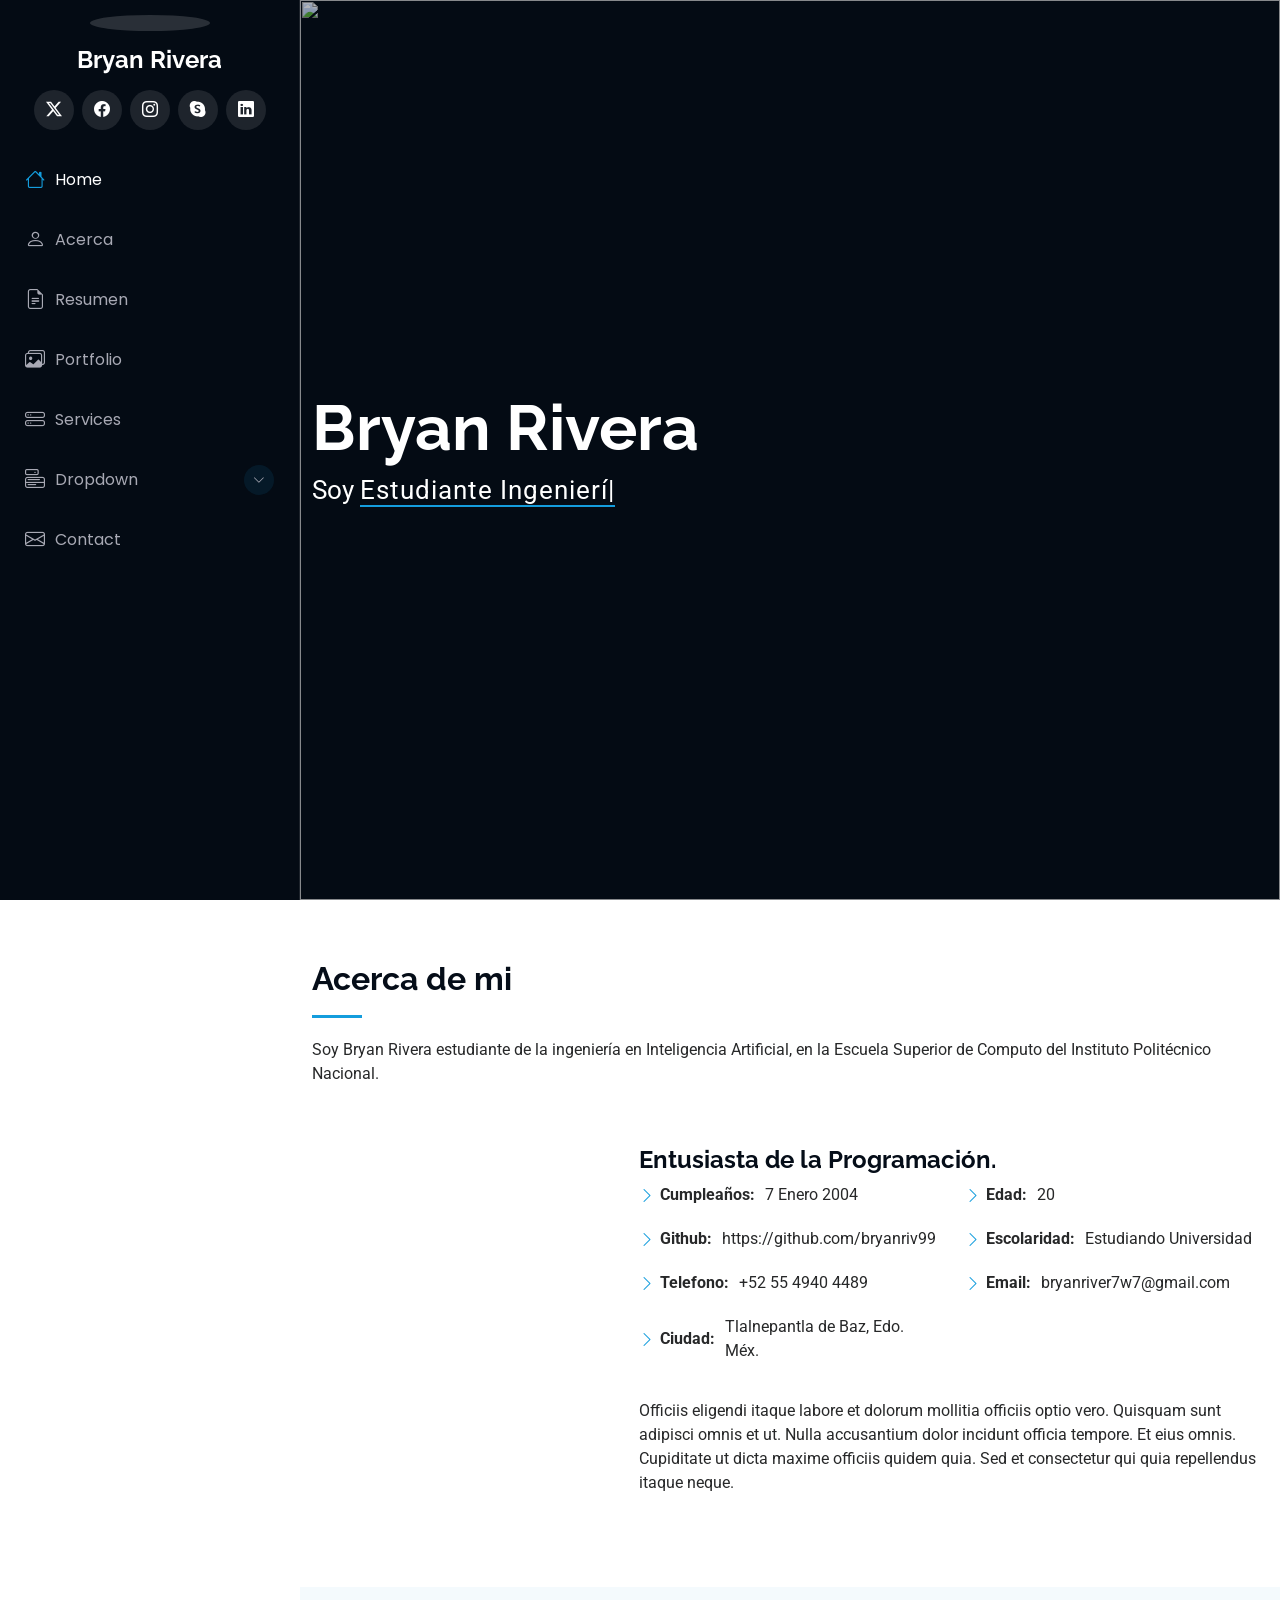
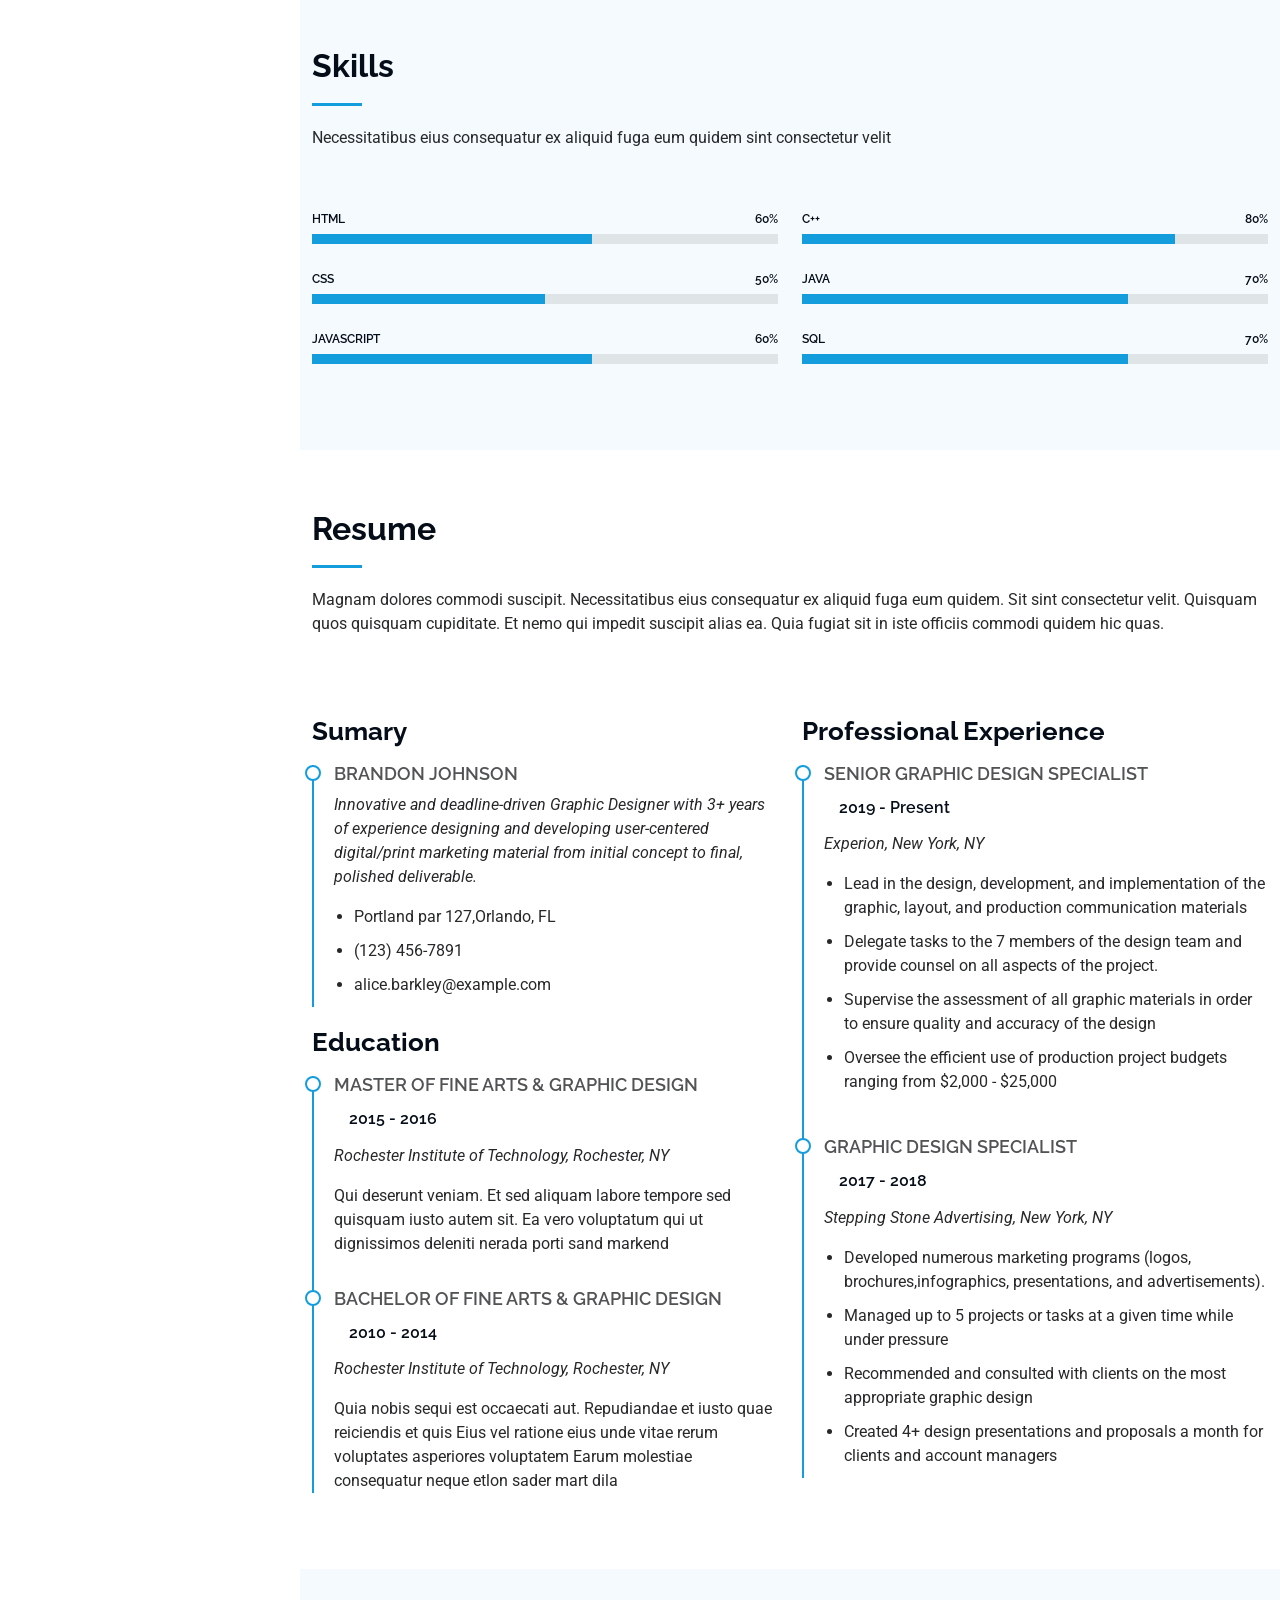
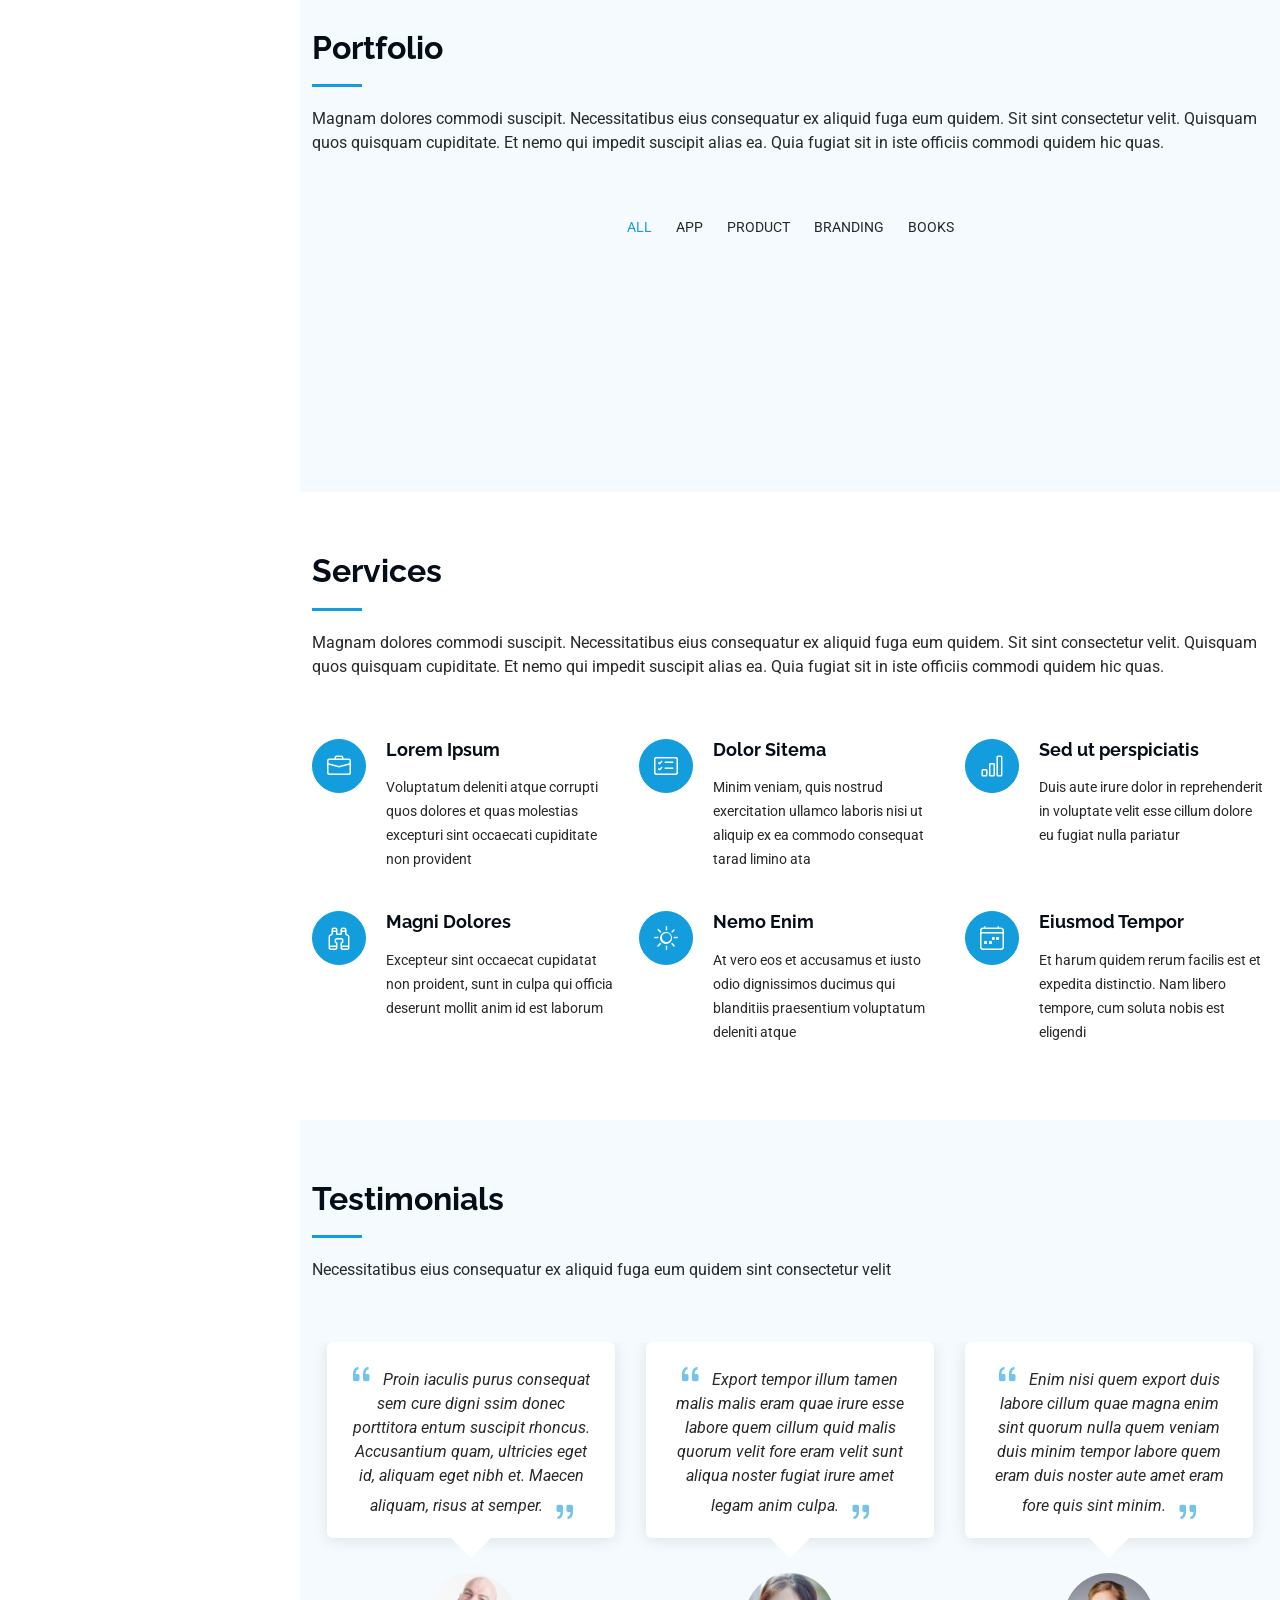
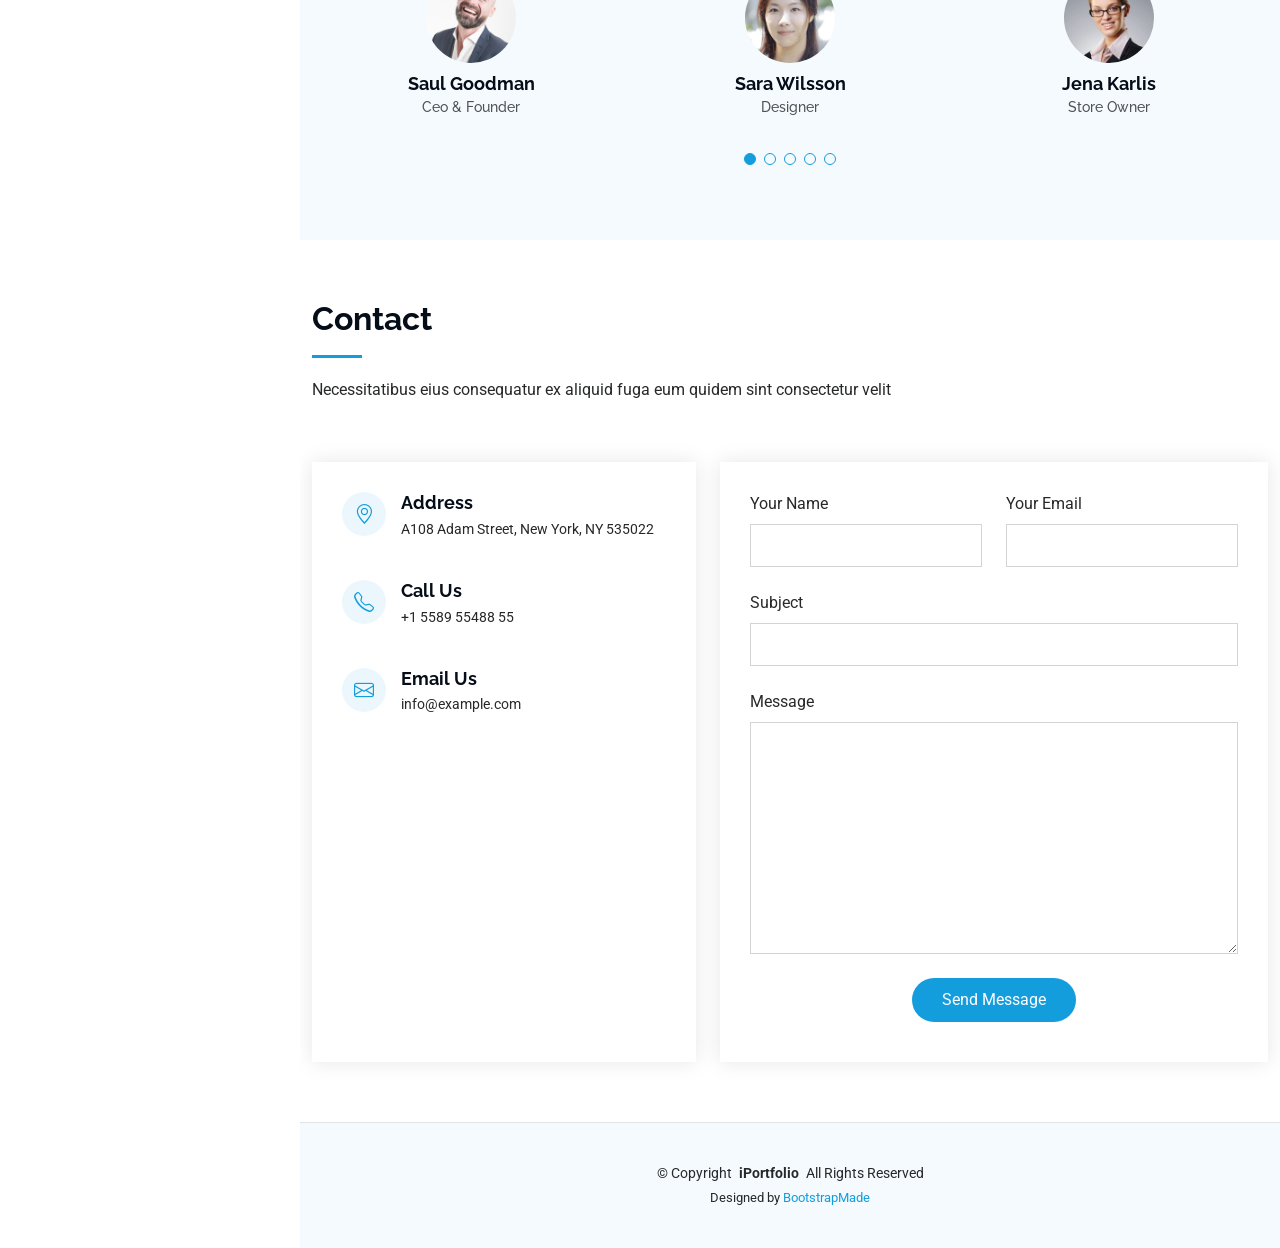
==== commit 1efdf508: "actualizando datos principales de la página" ====
--- a/index.html
+++ b/index.html
@@ -4,7 +4,7 @@
 <head>
   <meta charset="utf-8">
   <meta content="width=device-width, initial-scale=1.0" name="viewport">
-  <title>Index - iPortfolio Bootstrap Template</title>
+  <title>Portafolio Personal </title>
   <meta content="" name="description">
   <meta content="" name="keywords">
 
@@ -48,7 +48,7 @@
     <a href="index.html" class="logo d-flex align-items-center justify-content-center">
       <!-- Uncomment the line below if you also wish to use an image logo -->
       <!-- <img src="assets/img/logo.png" alt=""> -->
-      <h1 class="sitename">Alex Smith</h1>
+      <h1 class="sitename">Bryan Rivera</h1>
     </a>
 
     <div class="social-links text-center">
@@ -62,8 +62,8 @@
     <nav id="navmenu" class="navmenu">
       <ul>
         <li><a href="#hero" class="active"><i class="bi bi-house navicon"></i>Home</a></li>
-        <li><a href="#about"><i class="bi bi-person navicon"></i> About</a></li>
-        <li><a href="#resume"><i class="bi bi-file-earmark-text navicon"></i> Resume</a></li>
+        <li><a href="#about"><i class="bi bi-person navicon"></i> Acerca</a></li>
+        <li><a href="#resume"><i class="bi bi-file-earmark-text navicon"></i> Resumen</a></li>
         <li><a href="#portfolio"><i class="bi bi-images navicon"></i> Portfolio</a></li>
         <li><a href="#services"><i class="bi bi-hdd-stack navicon"></i> Services</a></li>
         <li class="dropdown"><a href="#"><i class="bi bi-menu-button navicon"></i> <span>Dropdown</span> <i class="bi bi-chevron-down toggle-dropdown"></i></a>
@@ -97,8 +97,8 @@
       <img src="assets/img/hero-bg.jpg" alt="" data-aos="fade-in" class="">
 
       <div class="container" data-aos="fade-up" data-aos-delay="100">
-        <h2>Alex Smith</h2>
-        <p>I'm <span class="typed" data-typed-items="Designer, Developer, Freelancer, Photographer">Designer</span><span class="typed-cursor typed-cursor--blink" aria-hidden="true"></span><span class="typed-cursor typed-cursor--blink" aria-hidden="true"></span></p>
+        <h2>Bryan Rivera</h2>
+        <p>Soy <span class="typed" data-typed-items="Estudiante Ingenierí a en IA"></span><span class="typed-cursor typed-cursor--blink" aria-hidden="true"></span><span class="typed-cursor typed-cursor--blink" aria-hidden="true"></span></p>
       </div>
 
     </section><!-- /Hero Section -->
@@ -108,8 +108,8 @@
 
       <!-- Section Title -->
       <div class="container section-title" data-aos="fade-up">
-        <h2>About</h2>
-        <p>Magnam dolores commodi suscipit. Necessitatibus eius consequatur ex aliquid fuga eum quidem. Sit sint consectetur velit. Quisquam quos quisquam cupiditate. Et nemo qui impedit suscipit alias ea. Quia fugiat sit in iste officiis commodi quidem hic quas.</p>
+        <h2>Acerca de mi</h2>
+        <p>Soy Bryan Rivera estudiante de la ingeniería en Inteligencia Artificial, en la Escuela Superior de Computo del Instituto Politécnico Nacional.</p>
       </div><!-- End Section Title -->
 
       <div class="container" data-aos="fade-up" data-aos-delay="100">
@@ -119,26 +119,21 @@
             <img src="assets/img/my-profile-img.jpg" class="img-fluid" alt="">
           </div>
           <div class="col-lg-8 content">
-            <h2>UI/UX Designer &amp; Web Developer.</h2>
-            <p class="fst-italic py-3">
-              Lorem ipsum dolor sit amet, consectetur adipiscing elit, sed do eiusmod tempor incididunt ut labore et dolore
-              magna aliqua.
-            </p>
+            <h2>Entusiasta de la Programación.</h2>
             <div class="row">
               <div class="col-lg-6">
                 <ul>
-                  <li><i class="bi bi-chevron-right"></i> <strong>Birthday:</strong> <span>1 May 1995</span></li>
-                  <li><i class="bi bi-chevron-right"></i> <strong>Website:</strong> <span>www.example.com</span></li>
-                  <li><i class="bi bi-chevron-right"></i> <strong>Phone:</strong> <span>+123 456 7890</span></li>
-                  <li><i class="bi bi-chevron-right"></i> <strong>City:</strong> <span>New York, USA</span></li>
+                  <li><i class="bi bi-chevron-right"></i> <strong>Cumpleaños:</strong> <span>7 Enero 2004</span></li>
+                  <li><i class="bi bi-chevron-right"></i> <strong>Github:</strong> <span>https://github.com/bryanriv99</span></li>
+                  <li><i class="bi bi-chevron-right"></i> <strong>Telefono:</strong> <span>+52 55 4940 4489</span></li>
+                  <li><i class="bi bi-chevron-right"></i> <strong>Ciudad:</strong> <span>Tlalnepantla de Baz, Edo. Méx.</span></li>
                 </ul>
               </div>
               <div class="col-lg-6">
                 <ul>
-                  <li><i class="bi bi-chevron-right"></i> <strong>Age:</strong> <span>30</span></li>
-                  <li><i class="bi bi-chevron-right"></i> <strong>Degree:</strong> <span>Master</span></li>
-                  <li><i class="bi bi-chevron-right"></i> <strong>Email:</strong> <span>email@example.com</span></li>
-                  <li><i class="bi bi-chevron-right"></i> <strong>Freelance:</strong> <span>Available</span></li>
+                  <li><i class="bi bi-chevron-right"></i> <strong>Edad:</strong> <span>20</span></li>
+                  <li><i class="bi bi-chevron-right"></i> <strong>Escolaridad:</strong> <span>Estudiando Universidad</span></li>
+                  <li><i class="bi bi-chevron-right"></i> <strong>Email:</strong> <span>bryanriver7w7@gmail.com</span></li>
                 </ul>
               </div>
             </div>
@@ -153,50 +148,6 @@
 
     </section><!-- /About Section -->
 
-    <!-- Stats Section -->
-    <section id="stats" class="stats section">
-
-      <div class="container" data-aos="fade-up" data-aos-delay="100">
-
-        <div class="row gy-4">
-
-          <div class="col-lg-3 col-md-6">
-            <div class="stats-item">
-              <i class="bi bi-emoji-smile"></i>
-              <span data-purecounter-start="0" data-purecounter-end="232" data-purecounter-duration="1" class="purecounter"></span>
-              <p><strong>Happy Clients</strong> <span>consequuntur quae</span></p>
-            </div>
-          </div><!-- End Stats Item -->
-
-          <div class="col-lg-3 col-md-6">
-            <div class="stats-item">
-              <i class="bi bi-journal-richtext"></i>
-              <span data-purecounter-start="0" data-purecounter-end="521" data-purecounter-duration="1" class="purecounter"></span>
-              <p><strong>Projects</strong> <span>adipisci atque cum quia aut</span></p>
-            </div>
-          </div><!-- End Stats Item -->
-
-          <div class="col-lg-3 col-md-6">
-            <div class="stats-item">
-              <i class="bi bi-headset"></i>
-              <span data-purecounter-start="0" data-purecounter-end="1453" data-purecounter-duration="1" class="purecounter"></span>
-              <p><strong>Hours Of Support</strong> <span>aut commodi quaerat</span></p>
-            </div>
-          </div><!-- End Stats Item -->
-
-          <div class="col-lg-3 col-md-6">
-            <div class="stats-item">
-              <i class="bi bi-people"></i>
-              <span data-purecounter-start="0" data-purecounter-end="32" data-purecounter-duration="1" class="purecounter"></span>
-              <p><strong>Hard Workers</strong> <span>rerum asperiores dolor</span></p>
-            </div>
-          </div><!-- End Stats Item -->
-
-        </div>
-
-      </div>
-
-    </section><!-- /Stats Section -->
 
     <!-- Skills Section -->
     <section id="skills" class="skills section light-background">
@@ -214,23 +165,23 @@
           <div class="col-lg-6">
 
             <div class="progress">
-              <span class="skill"><span>HTML</span> <i class="val">100%</i></span>
+              <span class="skill"><span>HTML</span> <i class="val">60%</i></span>
               <div class="progress-bar-wrap">
-                <div class="progress-bar" role="progressbar" aria-valuenow="100" aria-valuemin="0" aria-valuemax="100"></div>
+                <div class="progress-bar" role="progressbar" aria-valuenow="60" aria-valuemin="0" aria-valuemax="100"></div>
               </div>
             </div><!-- End Skills Item -->
 
             <div class="progress">
-              <span class="skill"><span>CSS</span> <i class="val">90%</i></span>
+              <span class="skill"><span>CSS</span> <i class="val">50%</i></span>
               <div class="progress-bar-wrap">
-                <div class="progress-bar" role="progressbar" aria-valuenow="90" aria-valuemin="0" aria-valuemax="100"></div>
+                <div class="progress-bar" role="progressbar" aria-valuenow="50" aria-valuemin="0" aria-valuemax="100"></div>
               </div>
             </div><!-- End Skills Item -->
 
             <div class="progress">
-              <span class="skill"><span>JavaScript</span> <i class="val">75%</i></span>
+              <span class="skill"><span>JavaScript</span> <i class="val">60%</i></span>
               <div class="progress-bar-wrap">
-                <div class="progress-bar" role="progressbar" aria-valuenow="75" aria-valuemin="0" aria-valuemax="100"></div>
+                <div class="progress-bar" role="progressbar" aria-valuenow="60" aria-valuemin="0" aria-valuemax="100"></div>
               </div>
             </div><!-- End Skills Item -->
 
@@ -239,23 +190,23 @@
           <div class="col-lg-6">
 
             <div class="progress">
-              <span class="skill"><span>PHP</span> <i class="val">80%</i></span>
+              <span class="skill"><span>C++</span> <i class="val">80%</i></span>
               <div class="progress-bar-wrap">
                 <div class="progress-bar" role="progressbar" aria-valuenow="80" aria-valuemin="0" aria-valuemax="100"></div>
               </div>
             </div><!-- End Skills Item -->
 
             <div class="progress">
-              <span class="skill"><span>WordPress/CMS</span> <i class="val">90%</i></span>
+              <span class="skill"><span>Java</span> <i class="val">70%</i></span>
               <div class="progress-bar-wrap">
-                <div class="progress-bar" role="progressbar" aria-valuenow="90" aria-valuemin="0" aria-valuemax="100"></div>
+                <div class="progress-bar" role="progressbar" aria-valuenow="70" aria-valuemin="0" aria-valuemax="100"></div>
               </div>
             </div><!-- End Skills Item -->
 
             <div class="progress">
-              <span class="skill"><span>Photoshop</span> <i class="val">55%</i></span>
+              <span class="skill"><span>SQL</span> <i class="val">70%</i></span>
               <div class="progress-bar-wrap">
-                <div class="progress-bar" role="progressbar" aria-valuenow="55" aria-valuemin="0" aria-valuemax="100"></div>
+                <div class="progress-bar" role="progressbar" aria-valuenow="70" aria-valuemin="0" aria-valuemax="100"></div>
               </div>
             </div><!-- End Skills Item -->
 
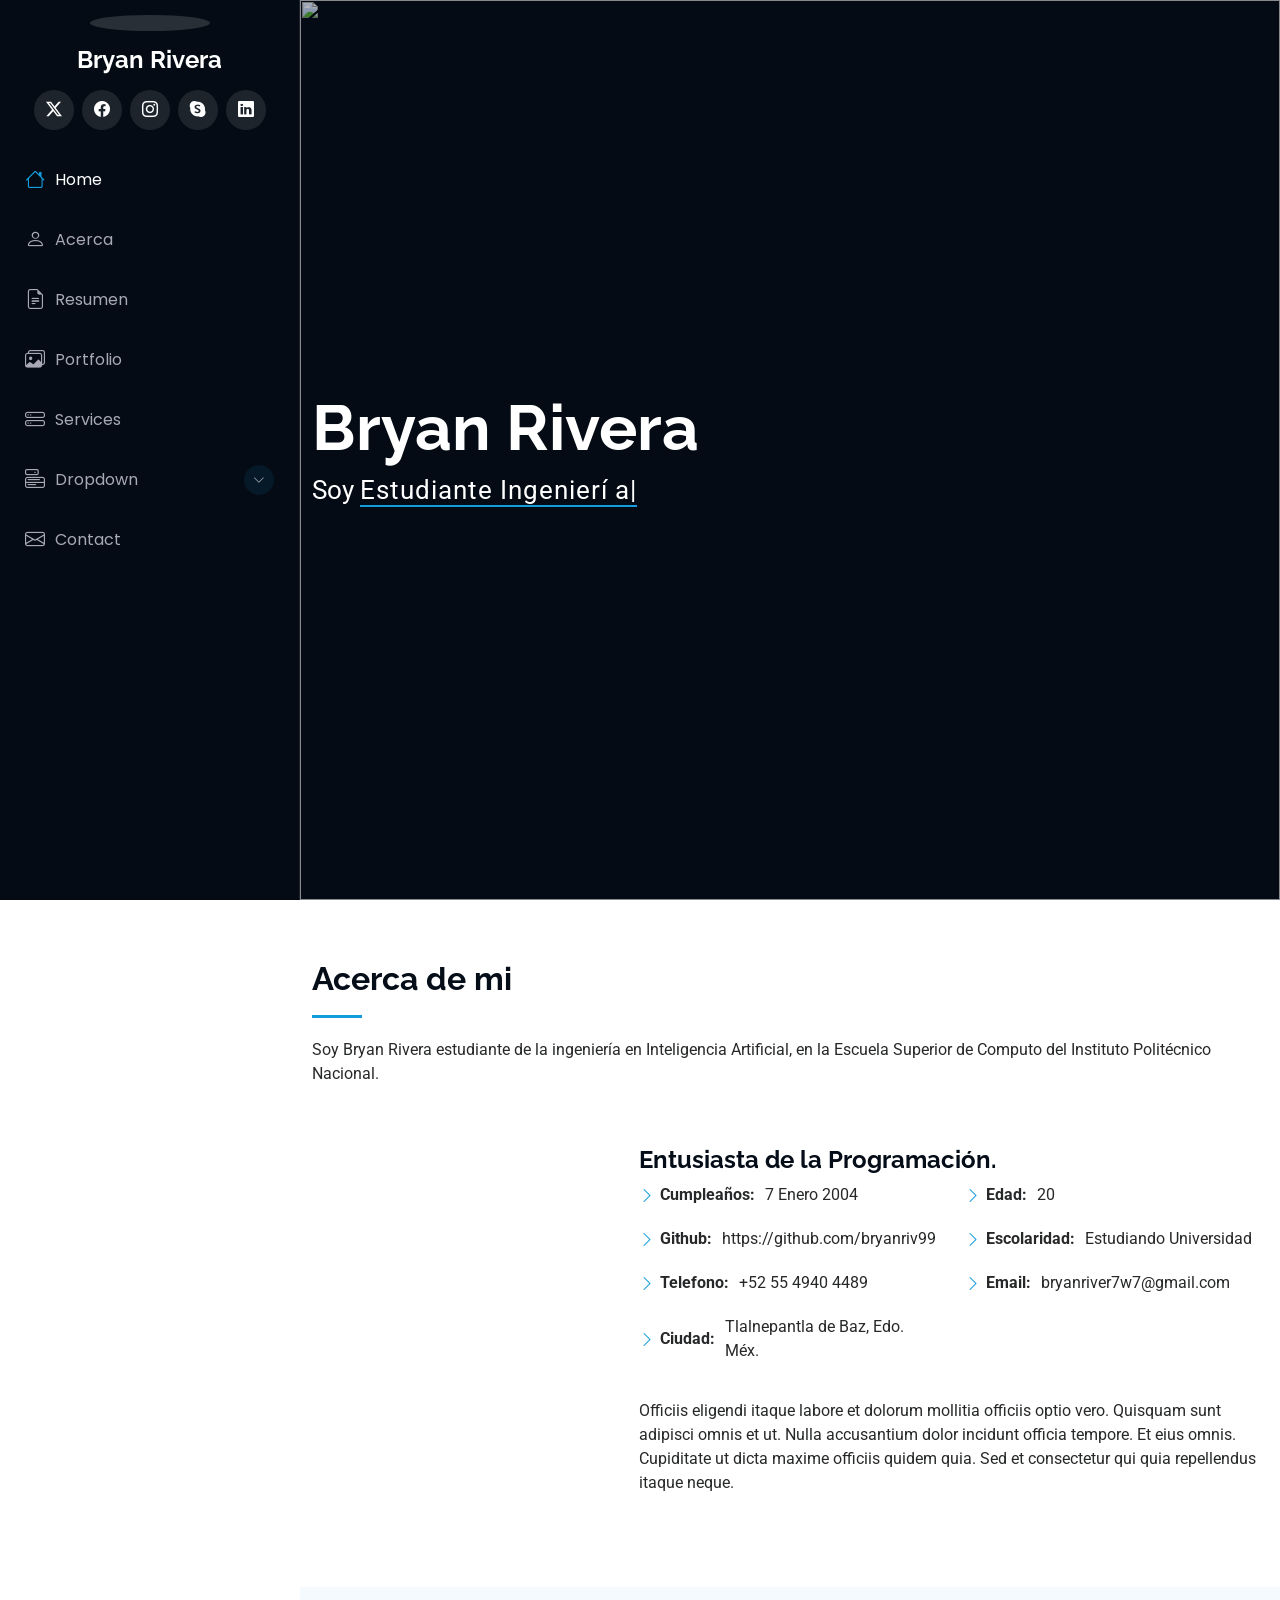
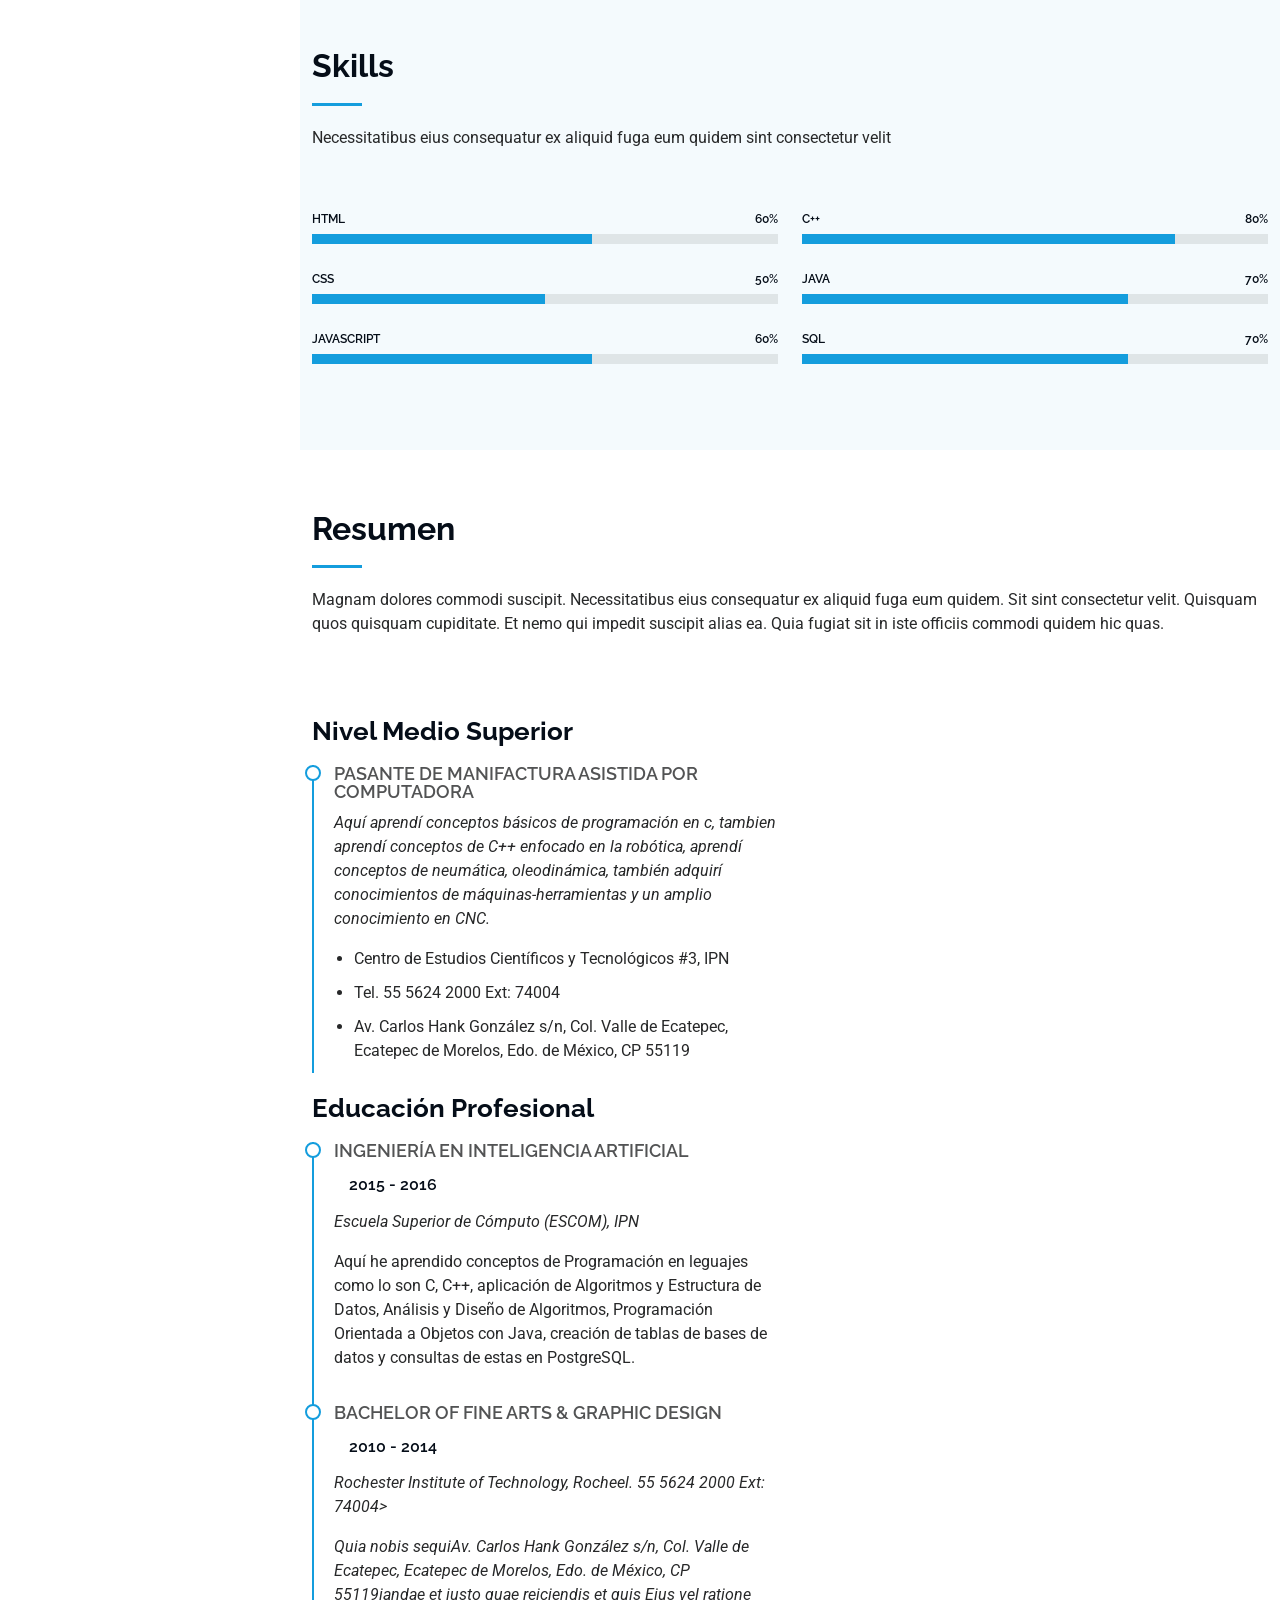
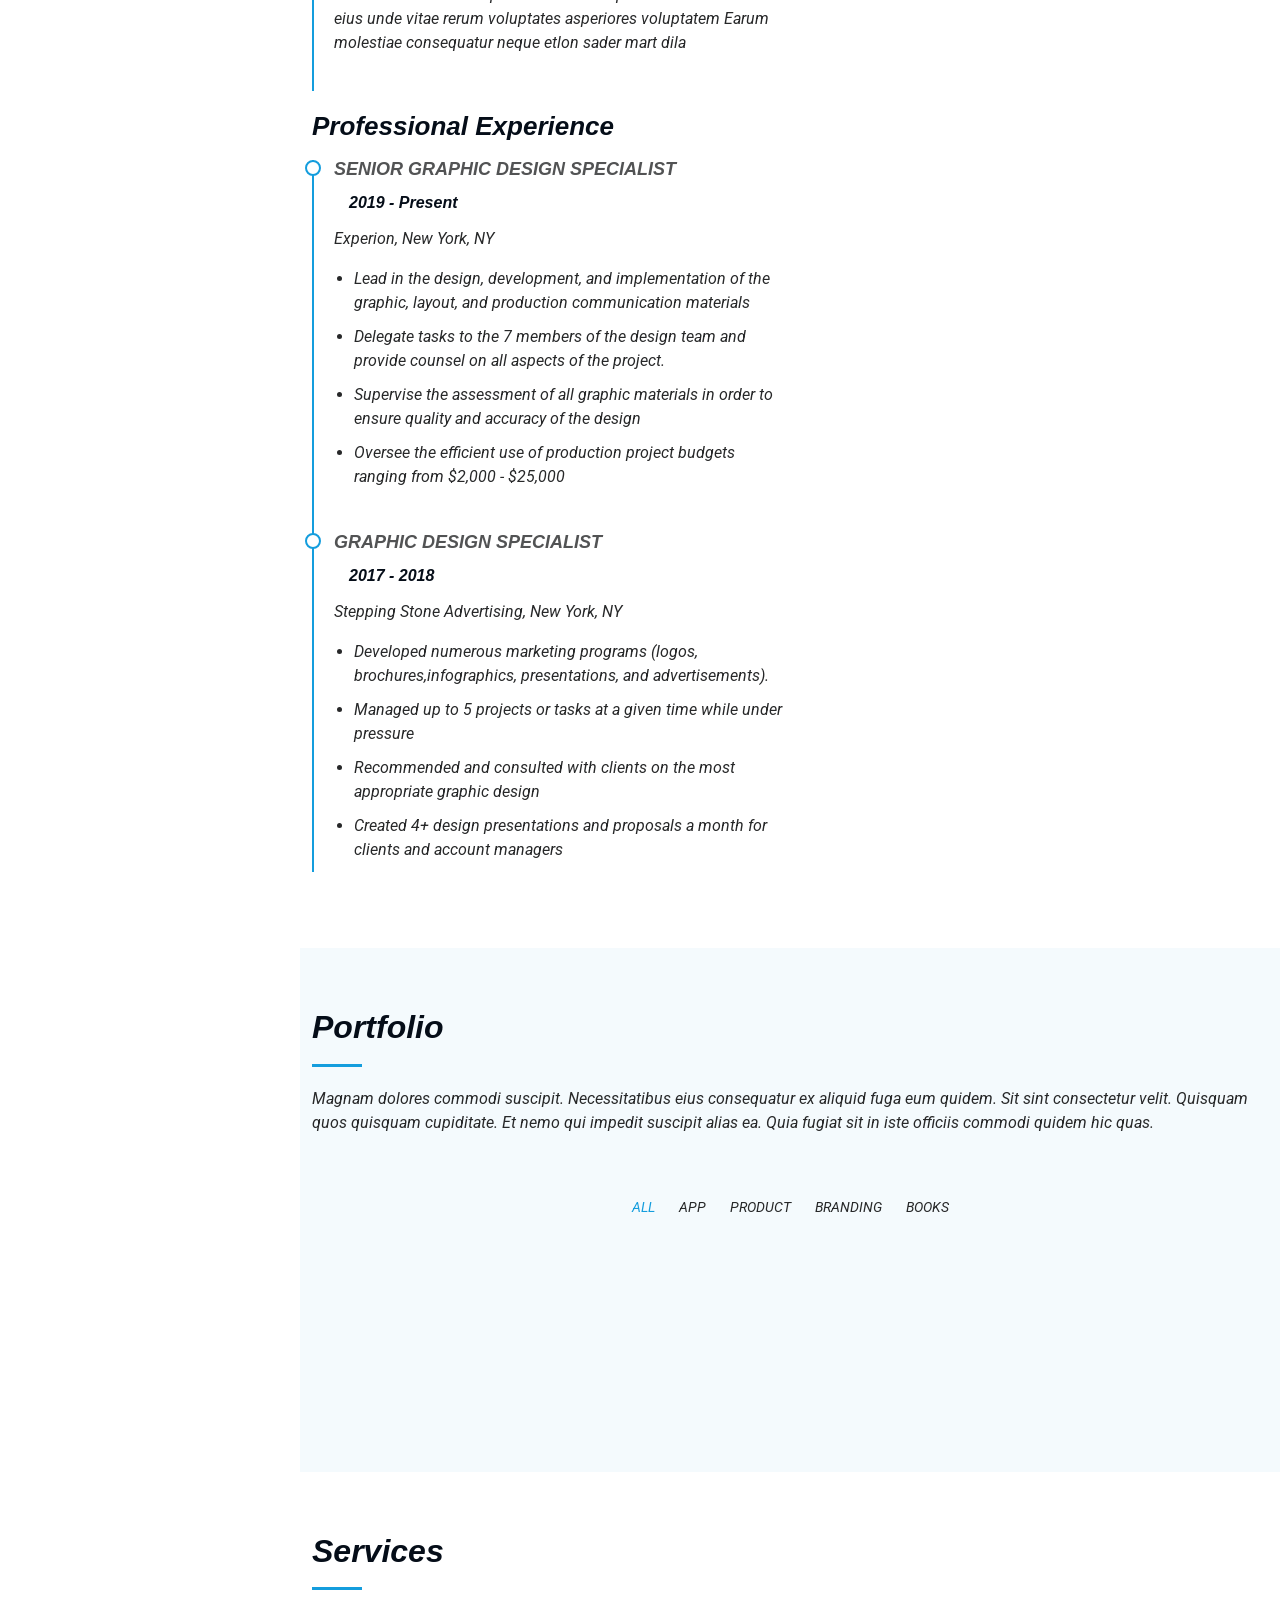
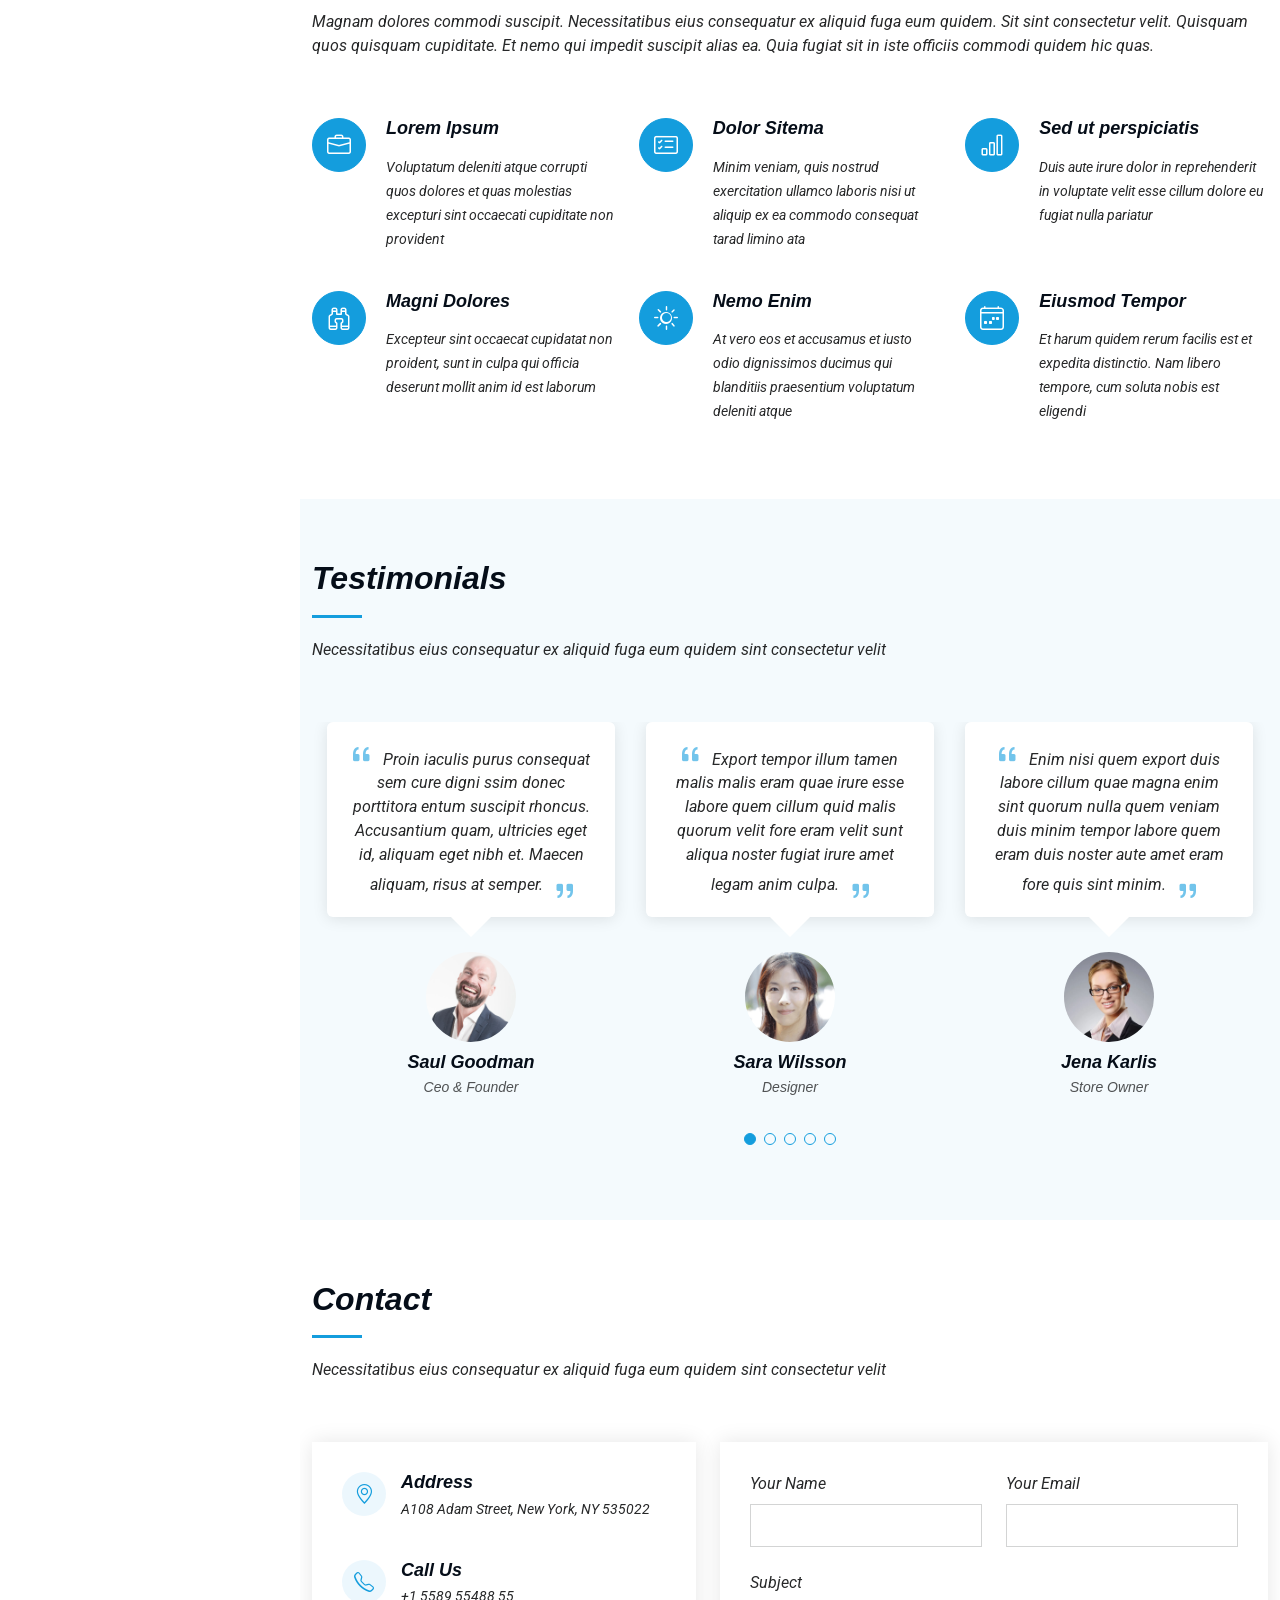
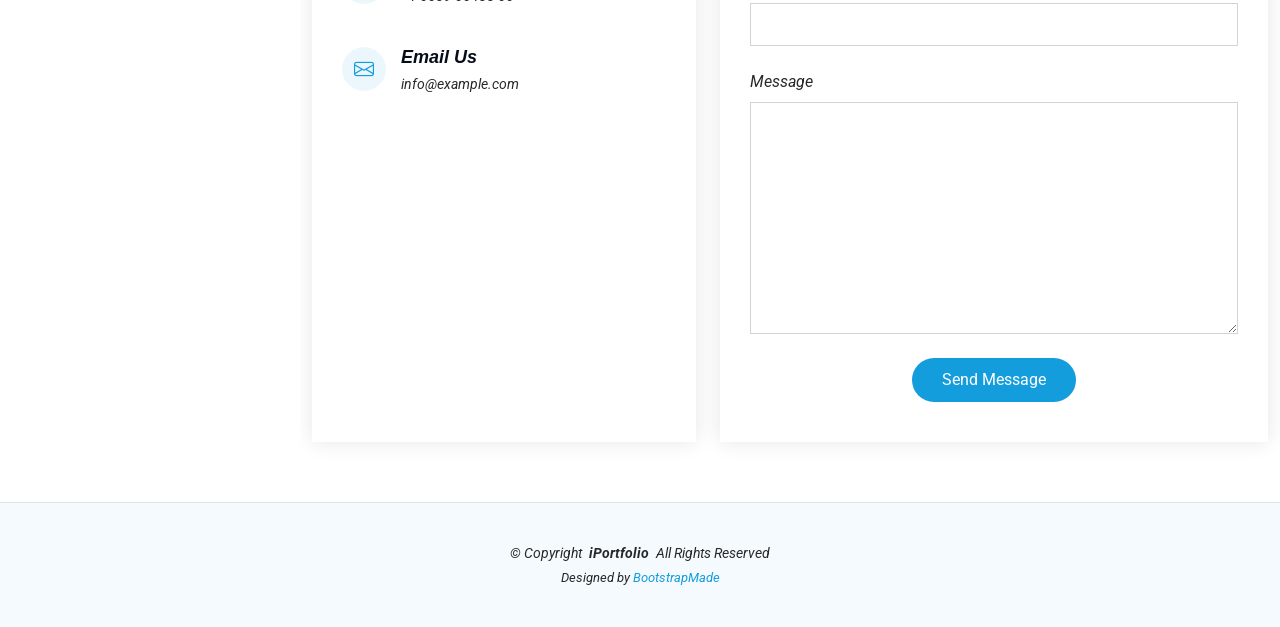
==== commit 5bec909c: "actualizando datos de resumen" ====
--- a/index.html
+++ b/index.html
@@ -223,7 +223,7 @@
 
       <!-- Section Title -->
       <div class="container section-title" data-aos="fade-up">
-        <h2>Resume</h2>
+        <h2>Resumen</h2>
         <p>Magnam dolores commodi suscipit. Necessitatibus eius consequatur ex aliquid fuga eum quidem. Sit sint consectetur velit. Quisquam quos quisquam cupiditate. Et nemo qui impedit suscipit alias ea. Quia fugiat sit in iste officiis commodi quidem hic quas.</p>
       </div><!-- End Section Title -->
 
@@ -232,31 +232,31 @@
         <div class="row">
 
           <div class="col-lg-6" data-aos="fade-up" data-aos-delay="100">
-            <h3 class="resume-title">Sumary</h3>
+            <h3 class="resume-title">Nivel Medio Superior</h3>
 
             <div class="resume-item pb-0">
-              <h4>Brandon Johnson</h4>
-              <p><em>Innovative and deadline-driven Graphic Designer with 3+ years of experience designing and developing user-centered digital/print marketing material from initial concept to final, polished deliverable.</em></p>
+              <h4>Pasante de Manifactura asistida por computadora</h4>
+              <p><em>Aquí aprendí conceptos básicos de programación en c, tambien aprendí conceptos de C++ enfocado en la robótica, aprendí conceptos de neumática, oleodinámica, también adquirí conocimientos de máquinas-herramientas y un amplio conocimiento en CNC.</em></p>
               <ul>
-                <li>Portland par 127,Orlando, FL</li>
-                <li>(123) 456-7891</li>
-                <li>alice.barkley@example.com</li>
+                <li>Centro de Estudios Científicos y Tecnológicos #3, IPN</li>
+                <li>Tel. 55 5624 2000 Ext: 74004</li>
+                <li>Av. Carlos Hank González s/n, Col. Valle de Ecatepec, Ecatepec de Morelos, Edo. de México, CP 55119</li>
               </ul>
             </div><!-- Edn Resume Item -->
 
-            <h3 class="resume-title">Education</h3>
+            <h3 class="resume-title">Educación Profesional</h3>
             <div class="resume-item">
-              <h4>Master of Fine Arts &amp; Graphic Design</h4>
+              <h4>Ingeniería en Inteligencia Artificial</h4>
               <h5>2015 - 2016</h5>
-              <p><em>Rochester Institute of Technology, Rochester, NY</em></p>
-              <p>Qui deserunt veniam. Et sed aliquam labore tempore sed quisquam iusto autem sit. Ea vero voluptatum qui ut dignissimos deleniti nerada porti sand markend</p>
+              <p><em>Escuela Superior de Cómputo (ESCOM), IPN</em></p>
+              <p>Aquí he aprendido conceptos de Programación en leguajes como lo son C, C++, aplicación de Algoritmos y Estructura de Datos, Análisis y Diseño de Algoritmos, Programación Orientada a Objetos con Java, creación de tablas de bases de datos y consultas de estas en PostgreSQL.</p>
             </div><!-- Edn Resume Item -->
 
             <div class="resume-item">
               <h4>Bachelor of Fine Arts &amp; Graphic Design</h4>
               <h5>2010 - 2014</h5>
-              <p><em>Rochester Institute of Technology, Rochester, NY</em></p>
-              <p>Quia nobis sequi est occaecati aut. Repudiandae et iusto quae reiciendis et quis Eius vel ratione eius unde vitae rerum voluptates asperiores voluptatem Earum molestiae consequatur neque etlon sader mart dila</p>
+              <p><em>Rochester Institute of Technology, Rocheel. 55 5624 2000 Ext: 74004></p>
+              <p>Quia nobis sequiAv. Carlos Hank González s/n, Col. Valle de Ecatepec, Ecatepec de Morelos, Edo. de México, CP 55119iandae et iusto quae reiciendis et quis Eius vel ratione eius unde vitae rerum voluptates asperiores voluptatem Earum molestiae consequatur neque etlon sader mart dila</p>
             </div><!-- Edn Resume Item -->
 
           </div>
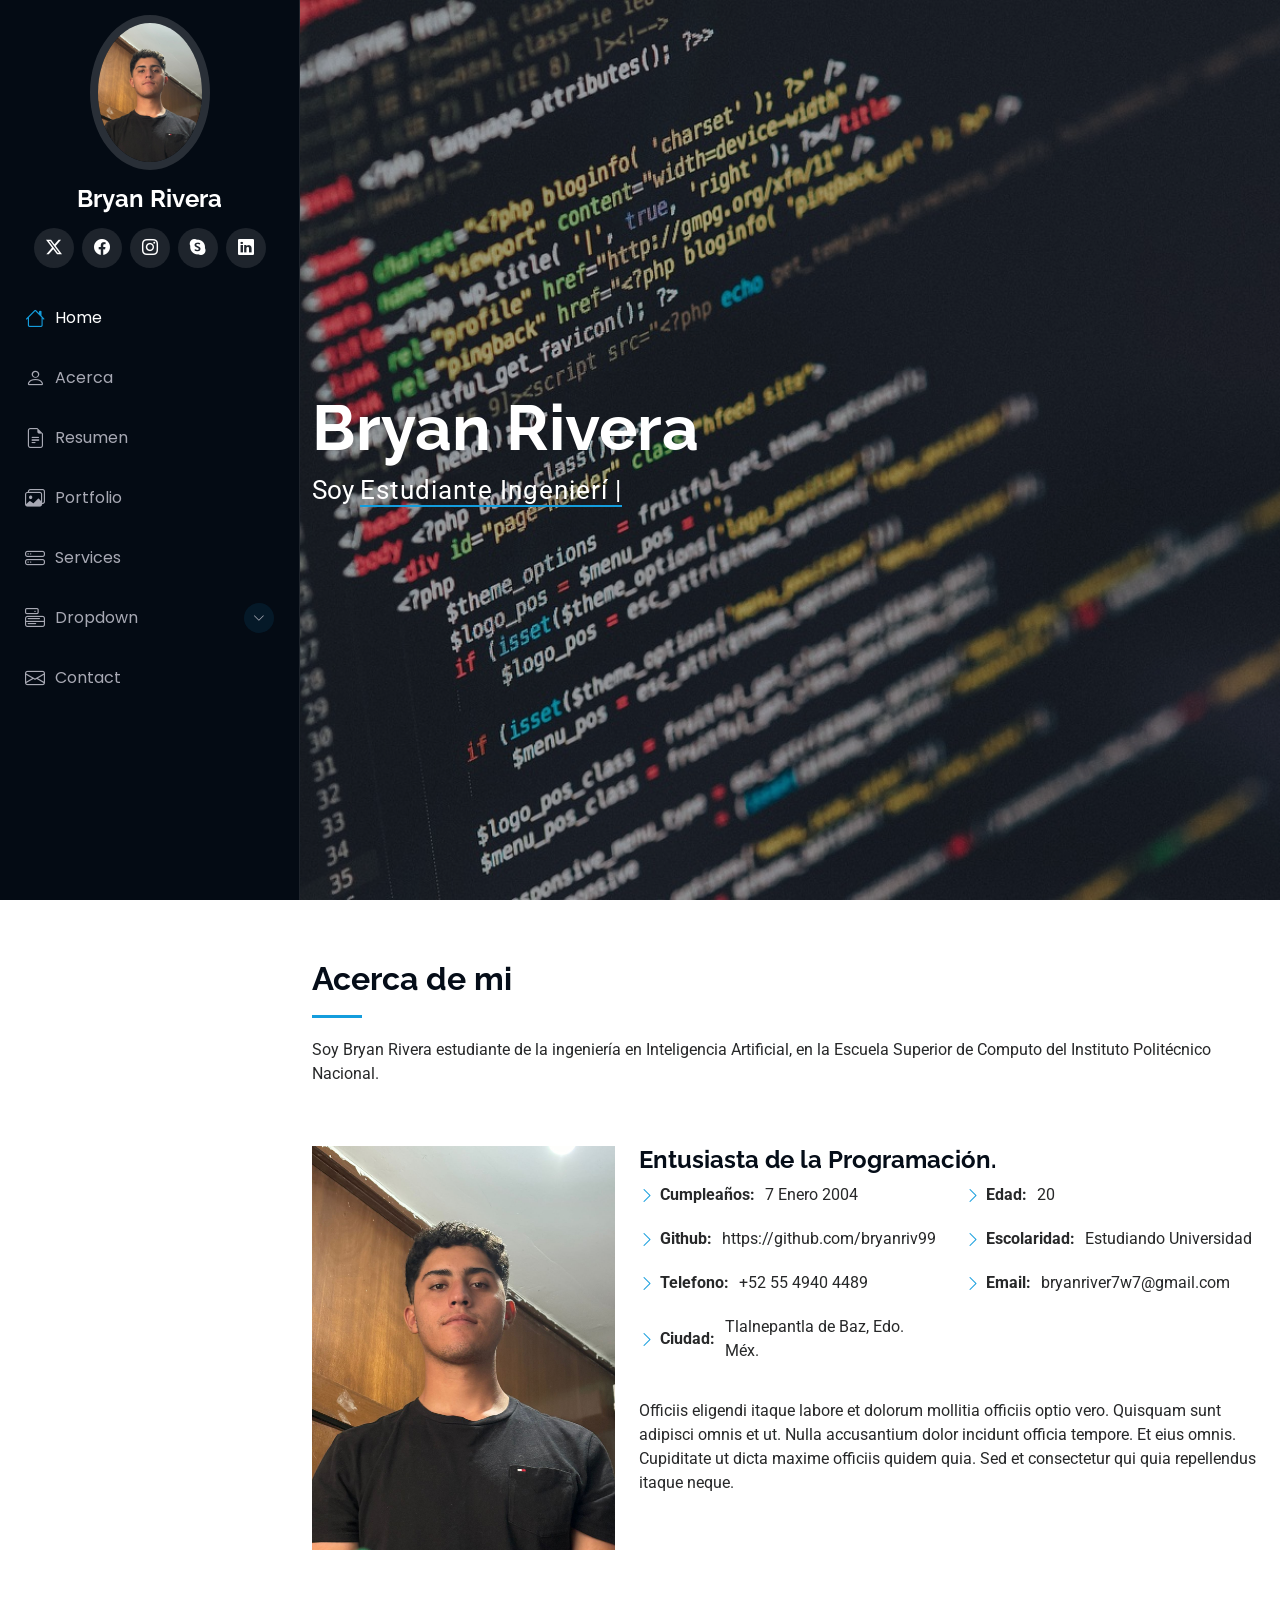
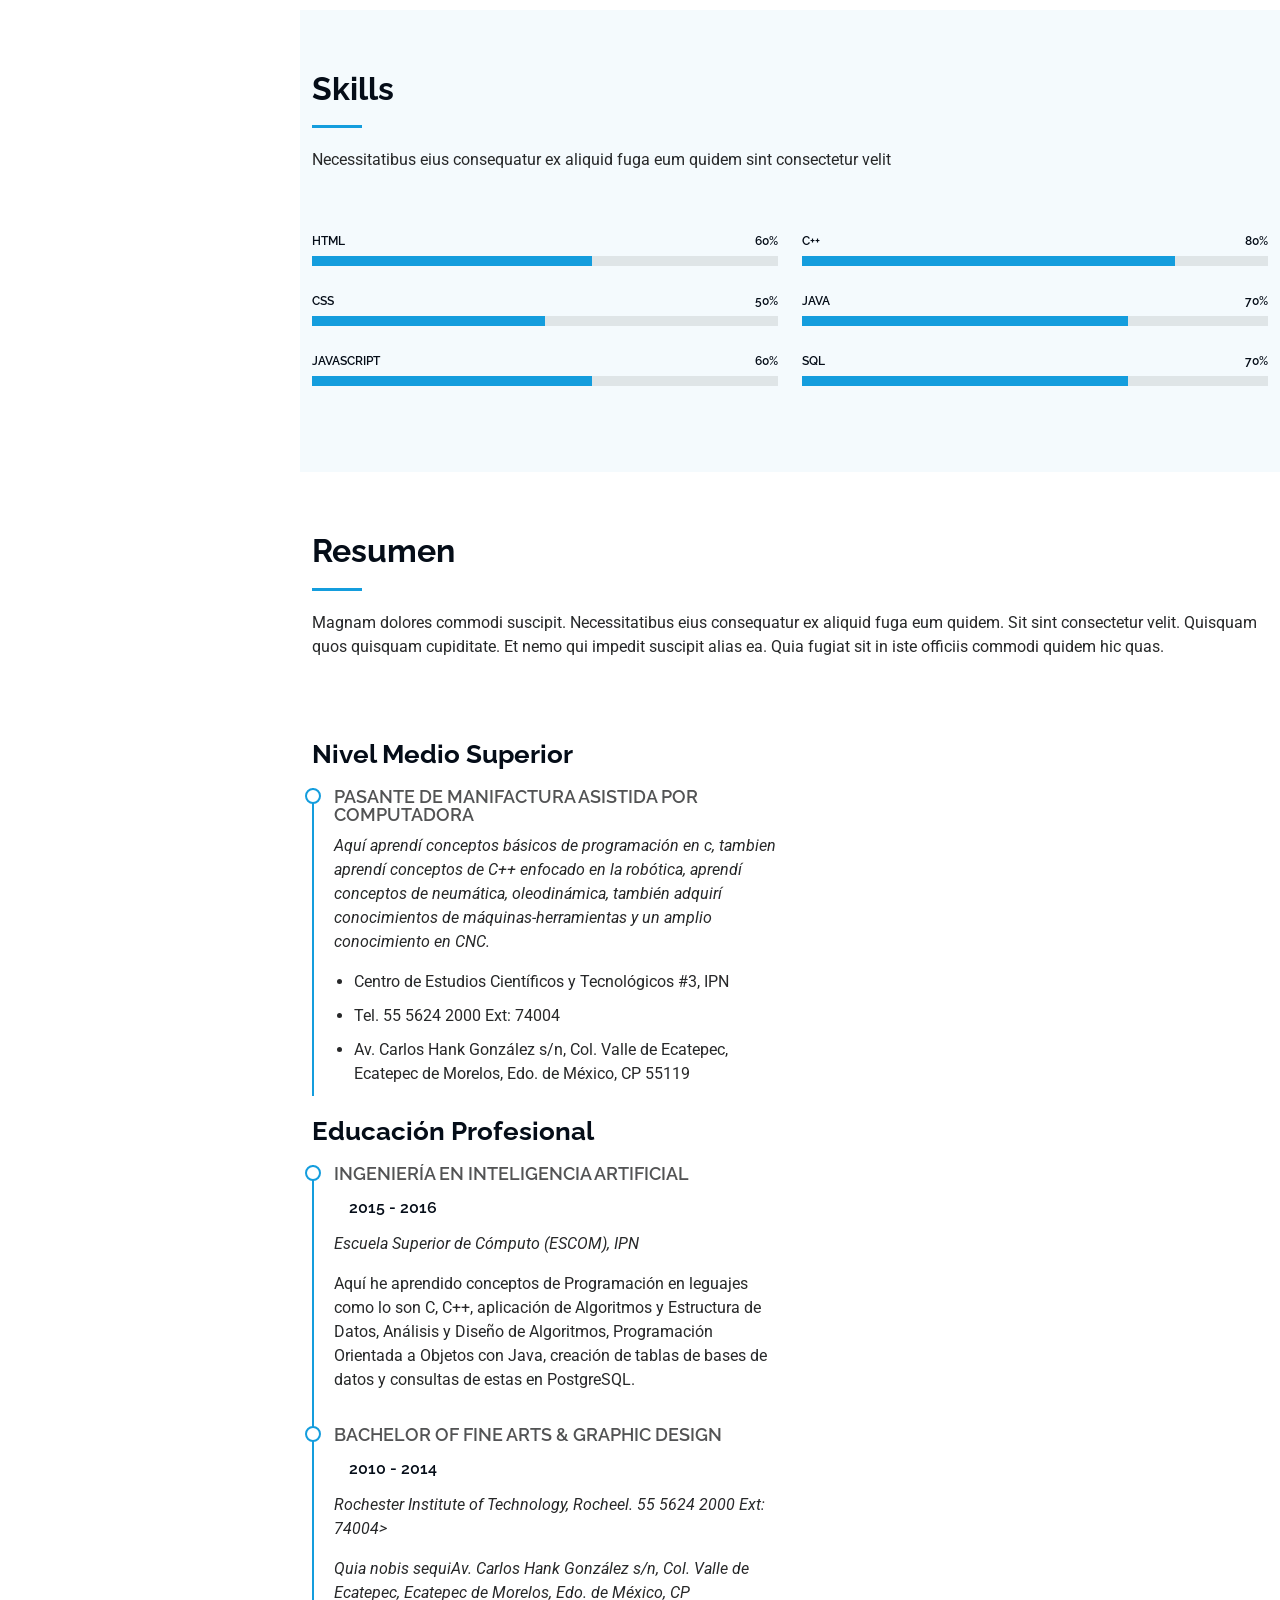
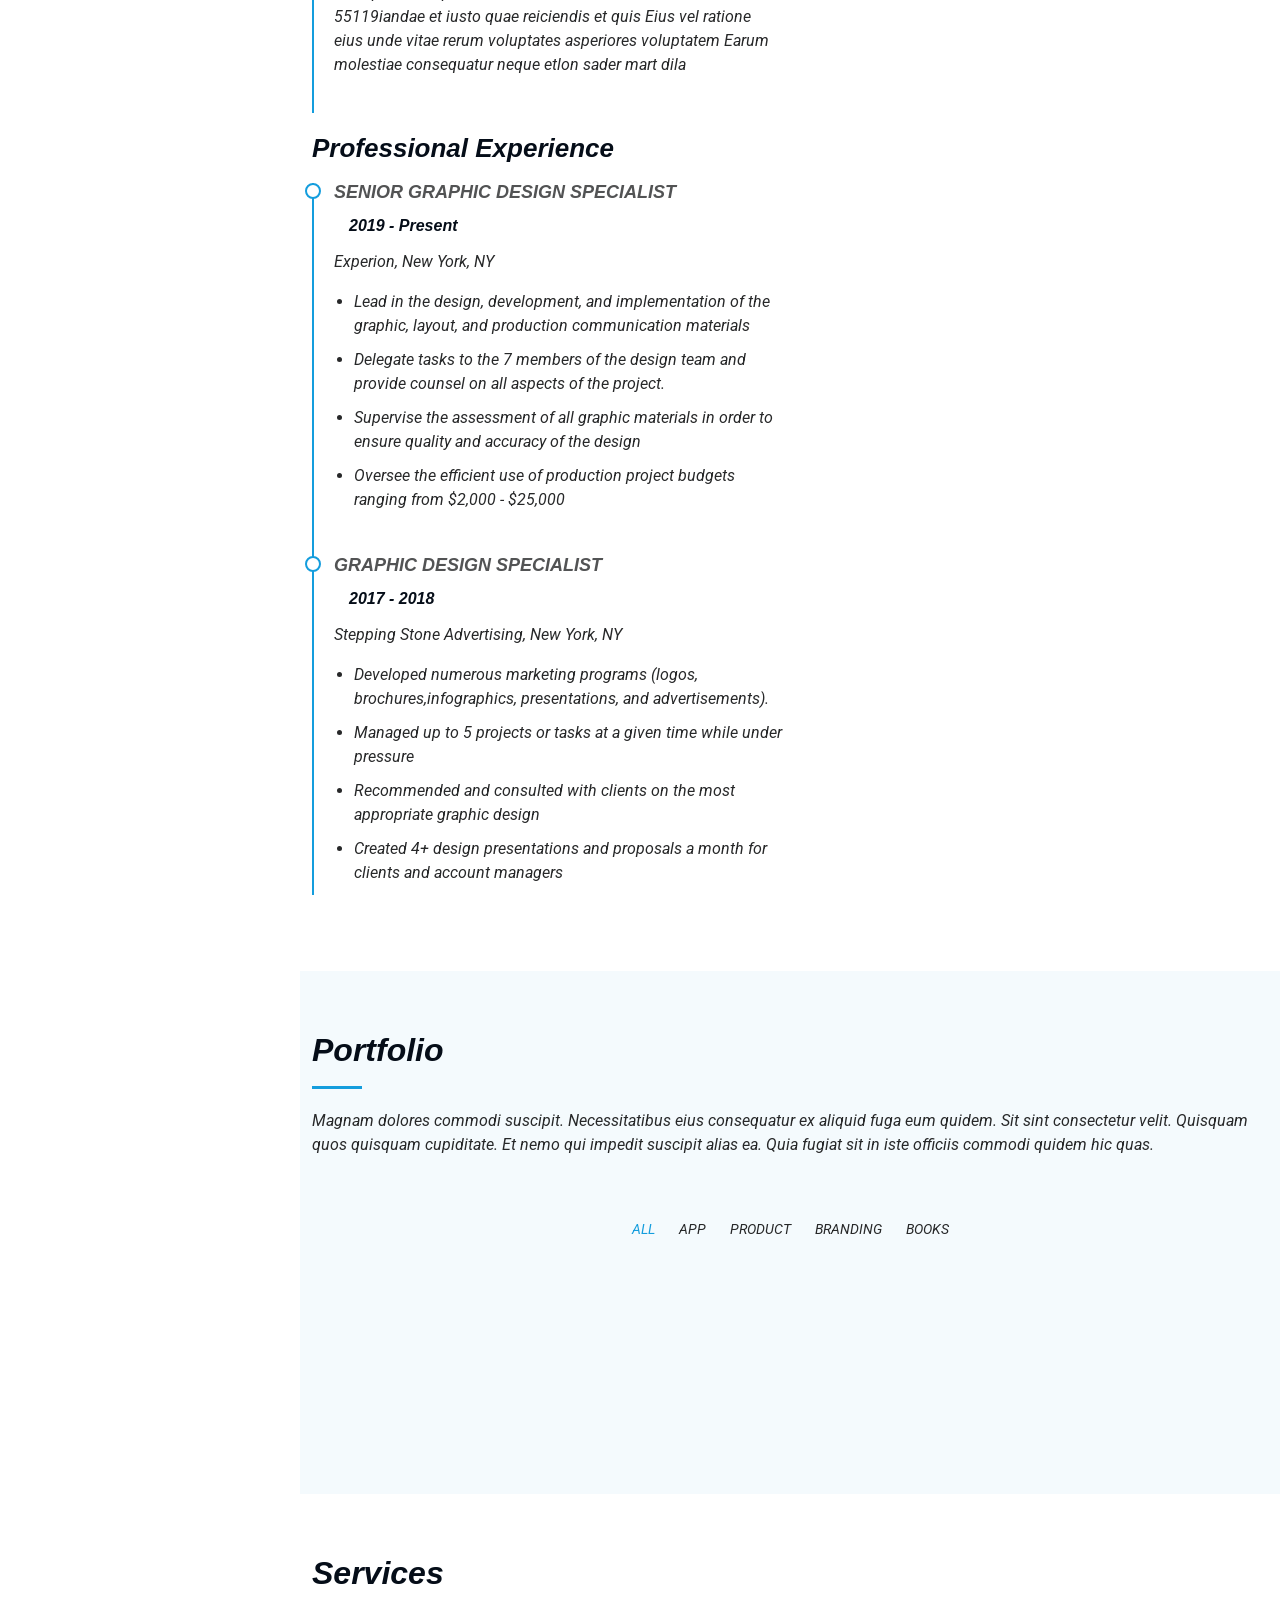
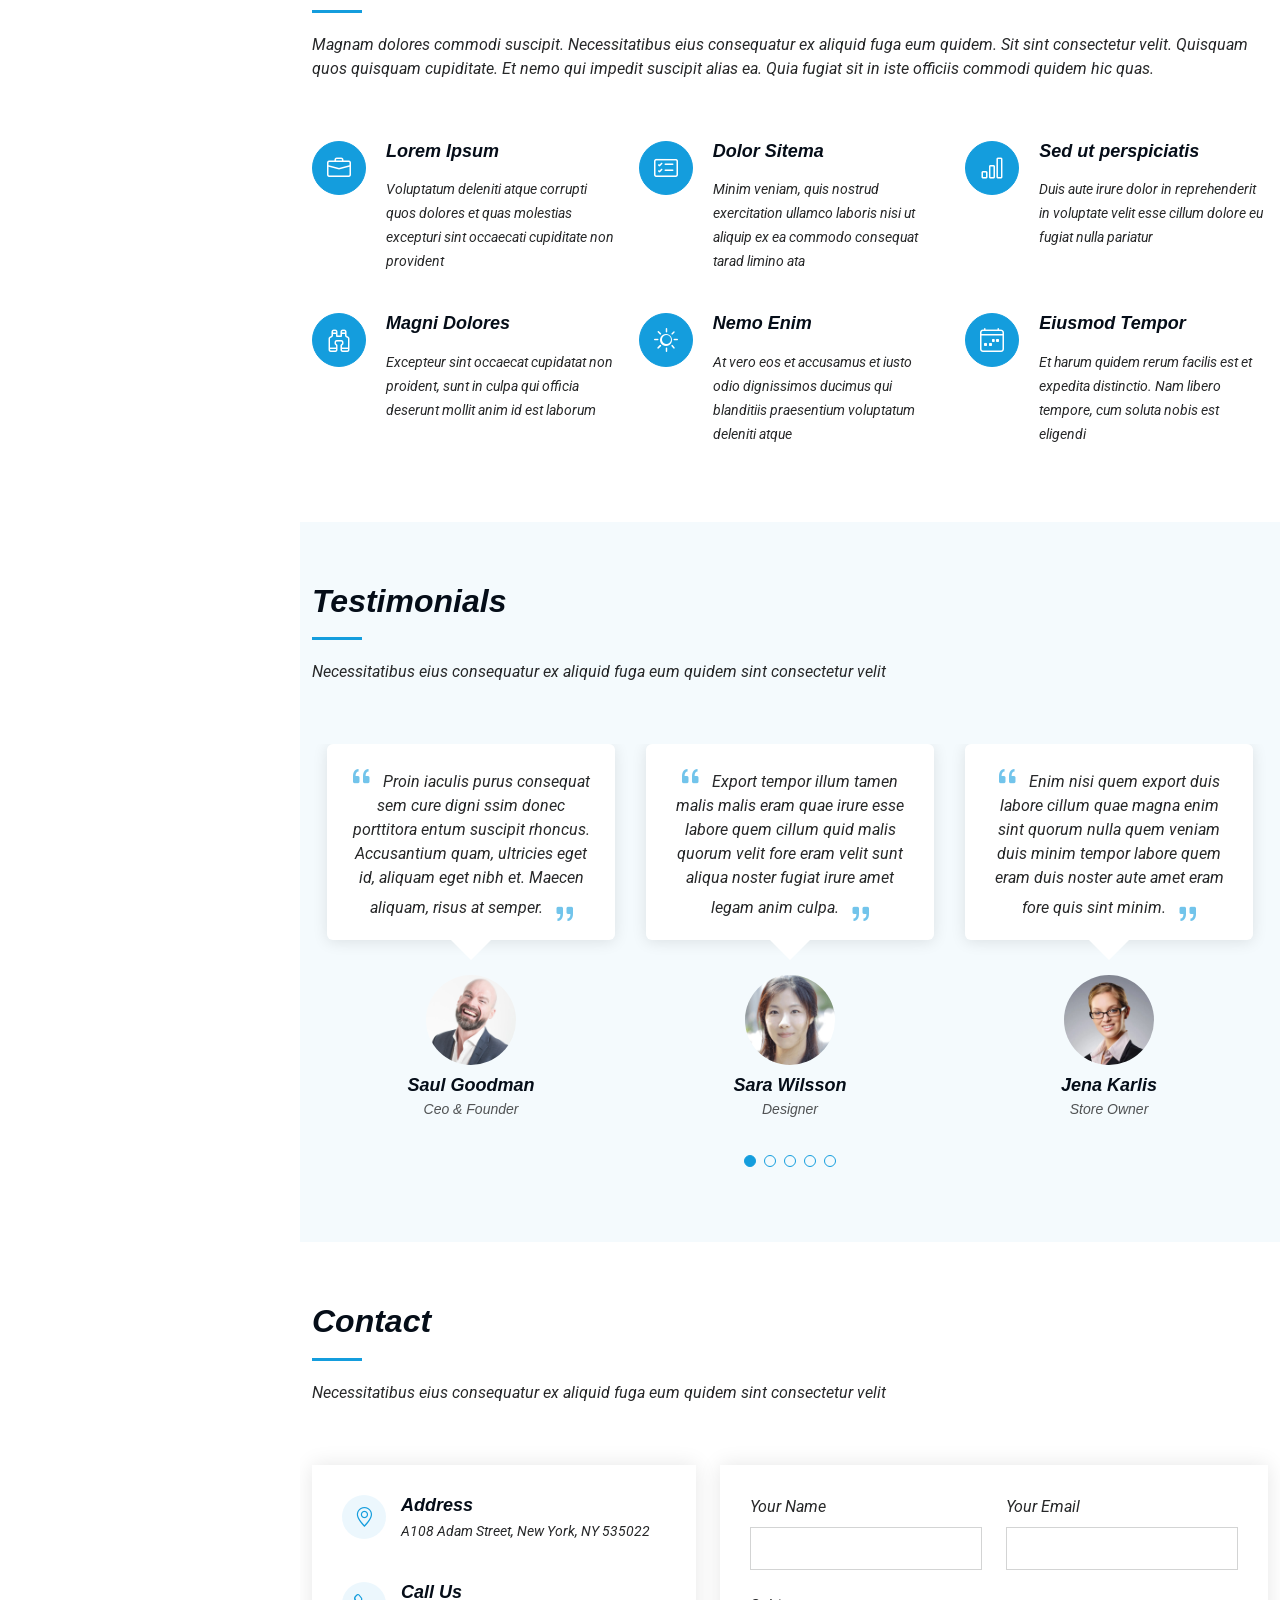
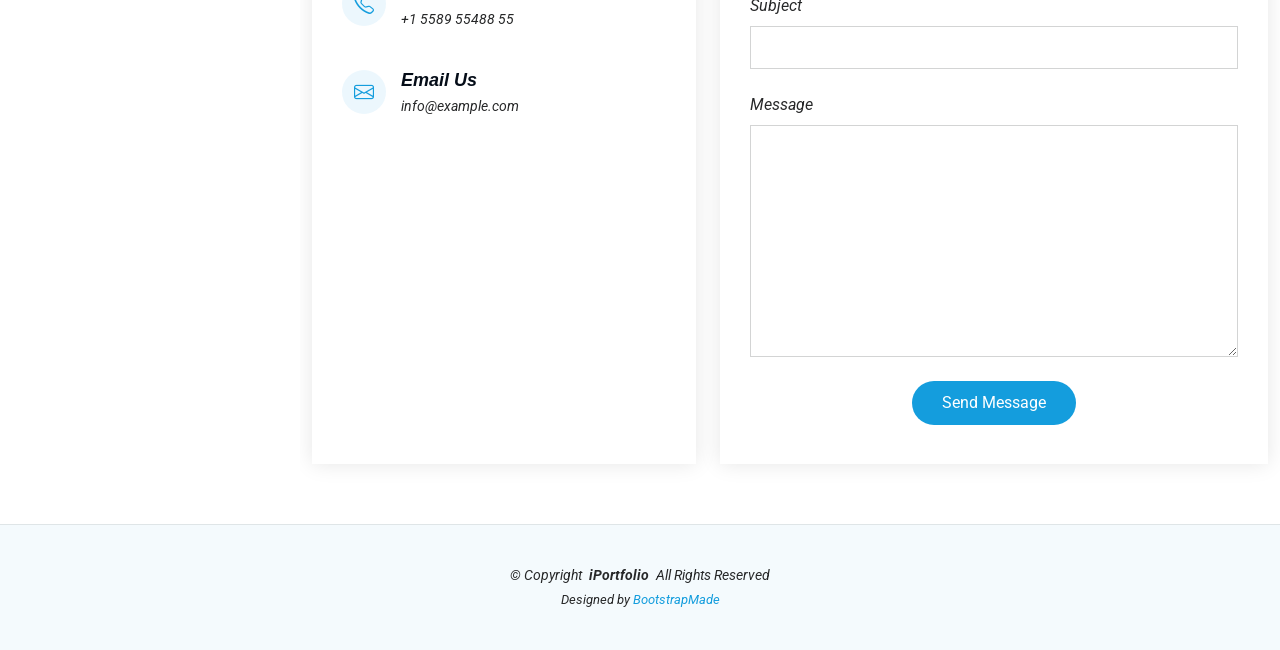
==== commit 85f27872: "actualizando fotos" ====
--- a/index.html
+++ b/index.html
@@ -42,7 +42,7 @@
     <i class="header-toggle d-xl-none bi bi-list"></i>
 
     <div class="profile-img">
-      <img src="assets/img/my-profile-img.jpg" alt="" class="img-fluid rounded-circle">
+      <img src="assets/img/foto.jpg" alt="" class="img-fluid rounded-circle">
     </div>
 
     <a href="index.html" class="logo d-flex align-items-center justify-content-center">
@@ -94,7 +94,7 @@
     <!-- Hero Section -->
     <section id="hero" class="hero section dark-background">
 
-      <img src="assets/img/hero-bg.jpg" alt="" data-aos="fade-in" class="">
+      <img src="assets/img/code-1839406_1280.jpg" alt="" data-aos="fade-in" class="">
 
       <div class="container" data-aos="fade-up" data-aos-delay="100">
         <h2>Bryan Rivera</h2>
@@ -116,7 +116,7 @@
 
         <div class="row gy-4 justify-content-center">
           <div class="col-lg-4">
-            <img src="assets/img/my-profile-img.jpg" class="img-fluid" alt="">
+            <img src="assets/img/foto.jpg" class="img-fluid" alt="">
           </div>
           <div class="col-lg-8 content">
             <h2>Entusiasta de la Programación.</h2>
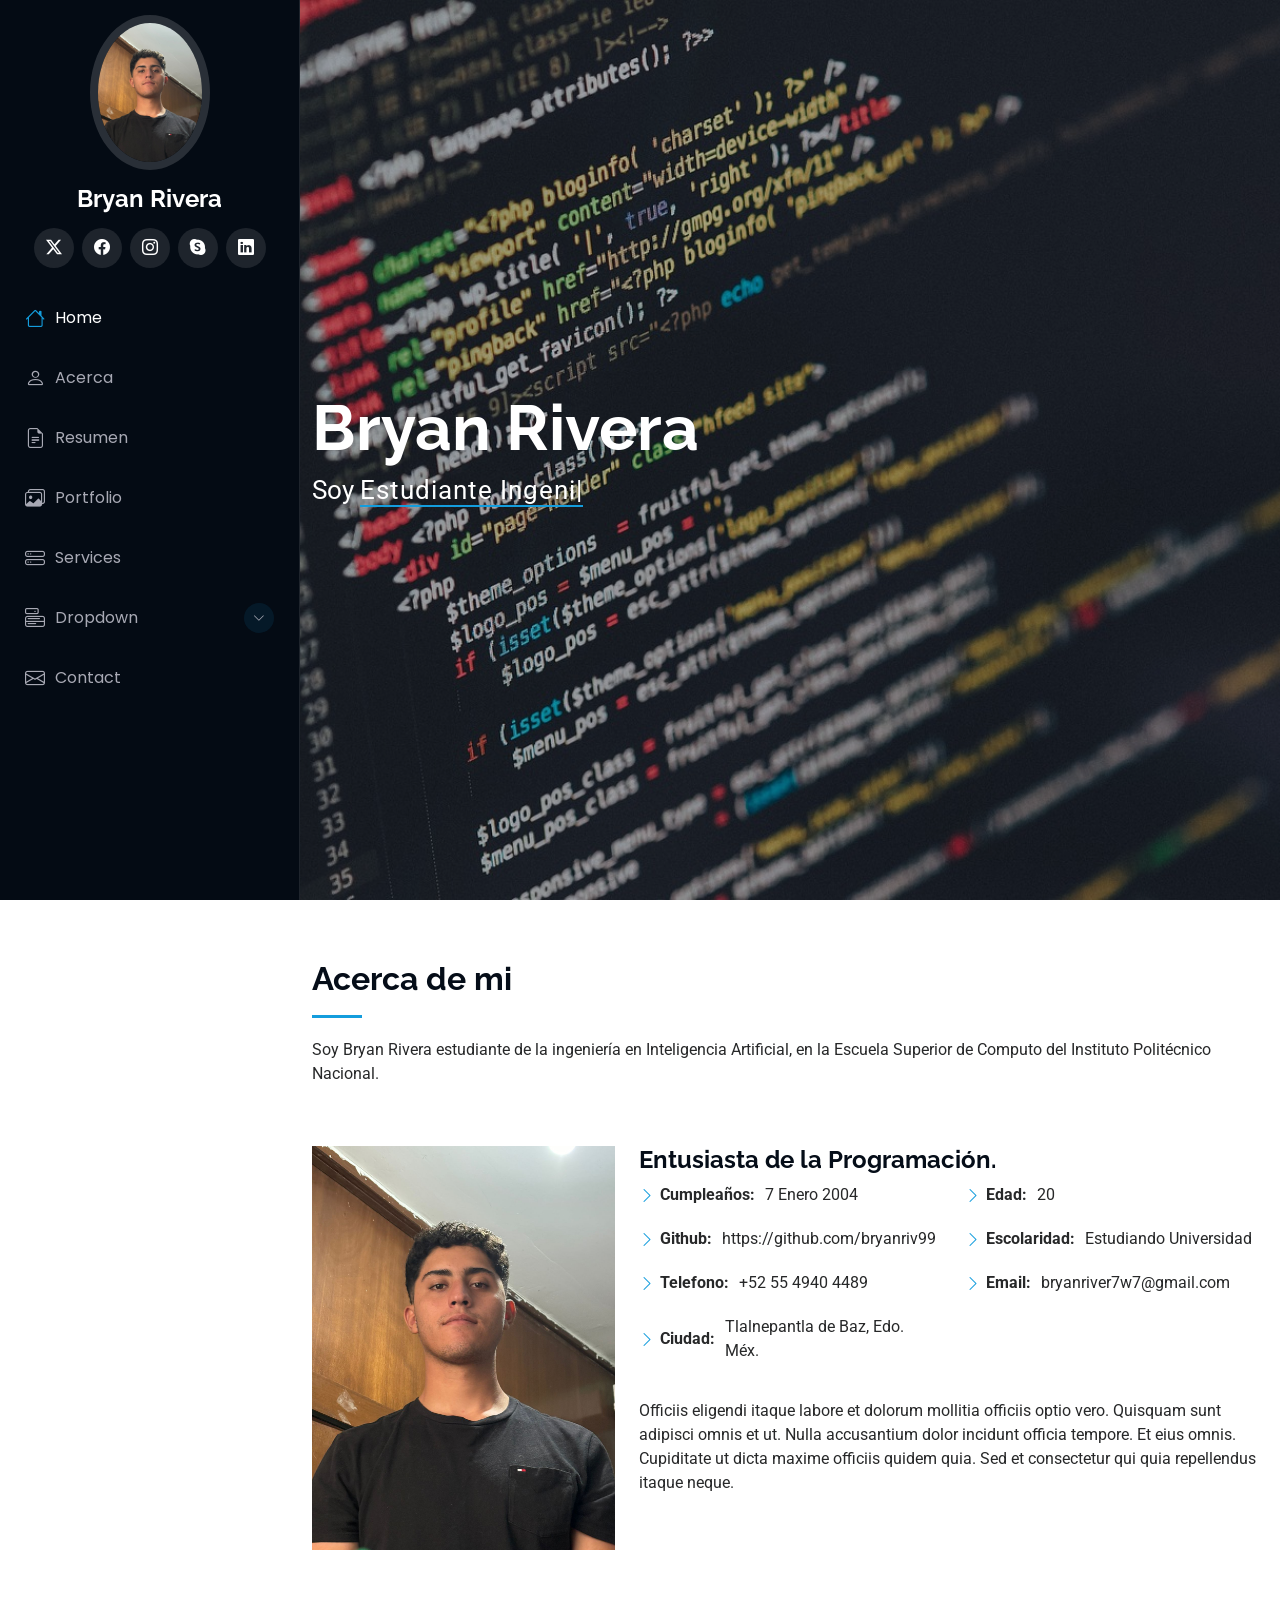
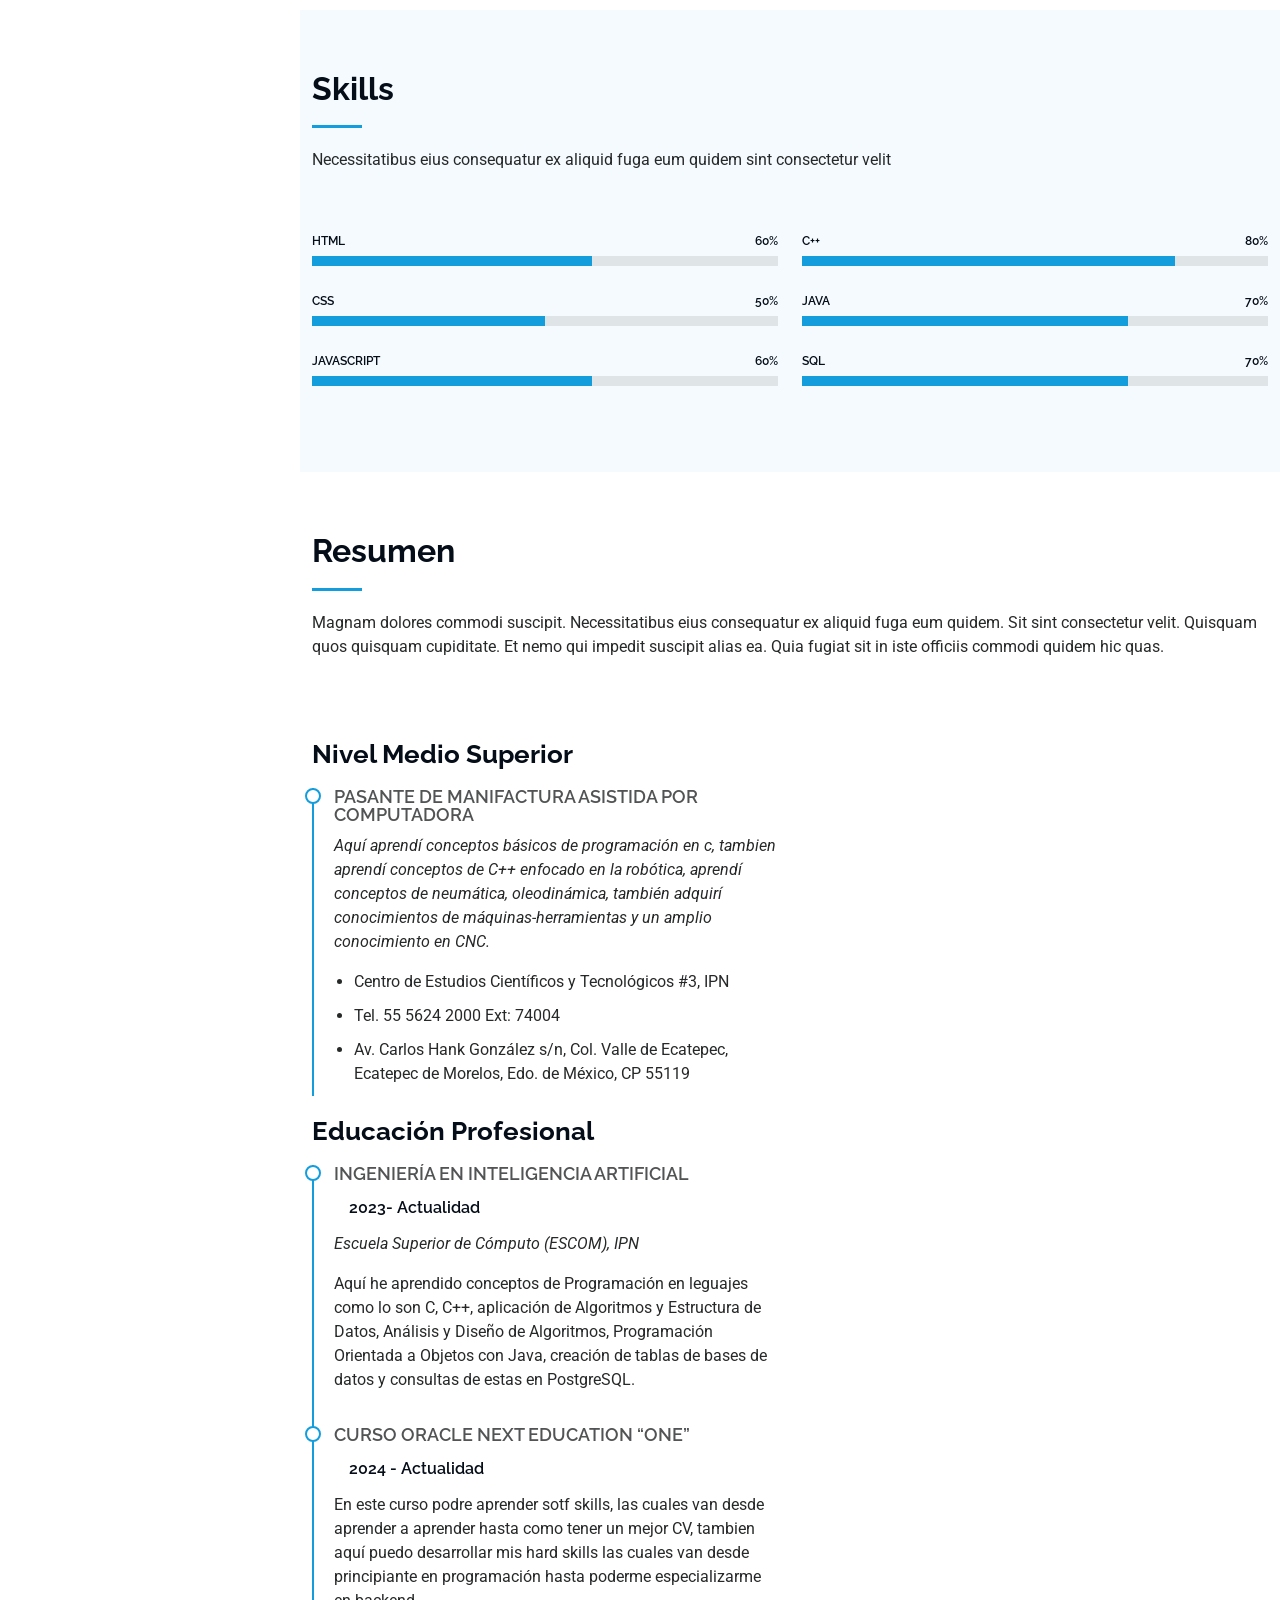
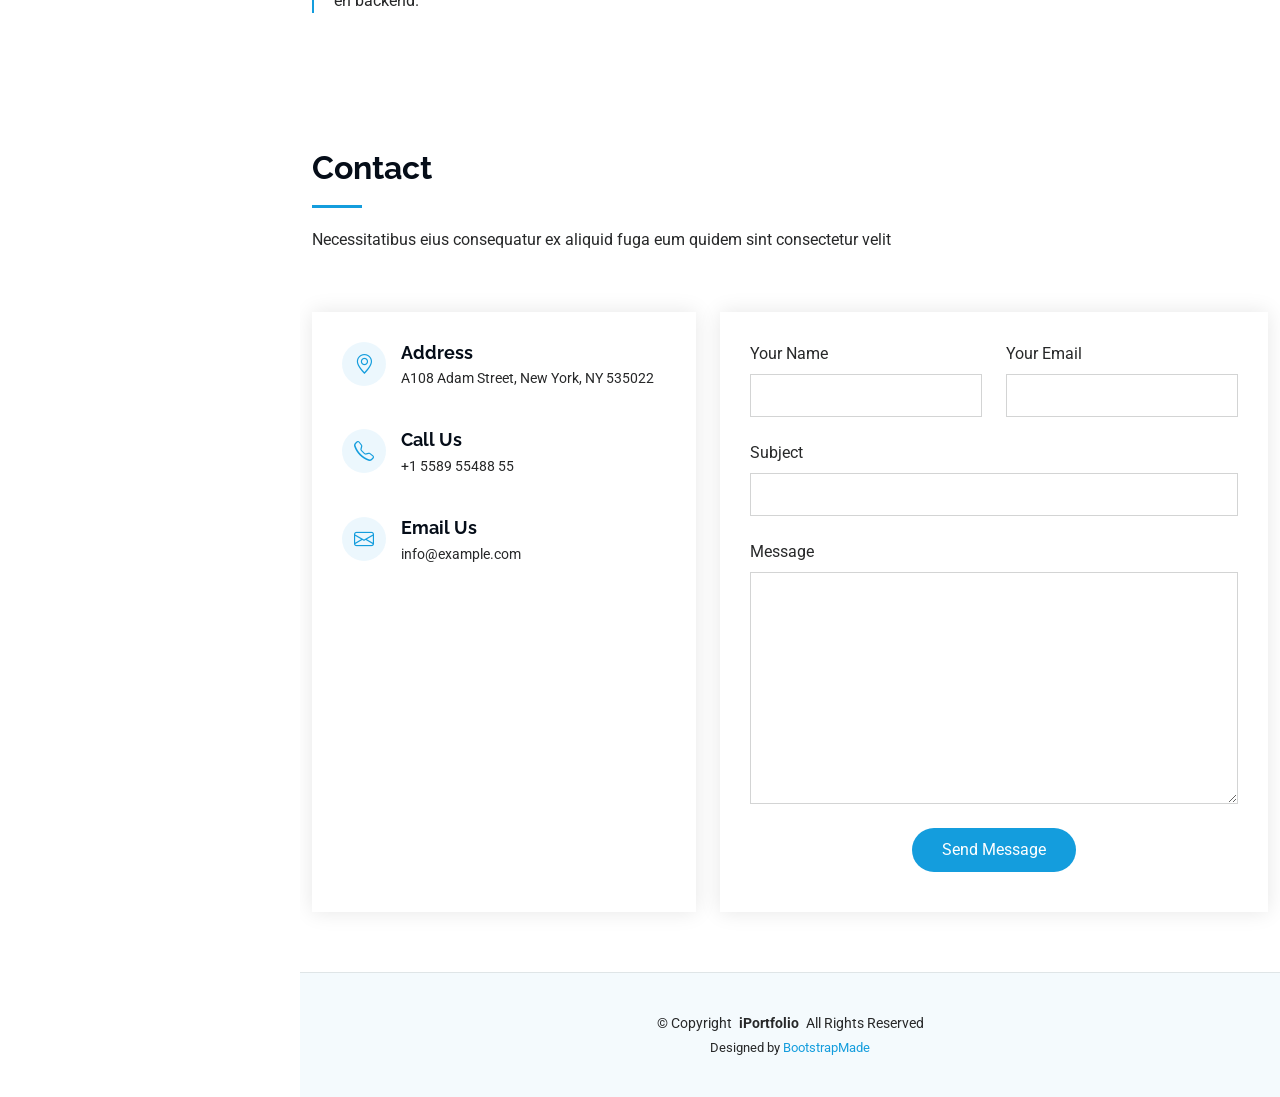
==== commit d39d19c0: "actualizando resumen" ====
--- a/index.html
+++ b/index.html
@@ -247,46 +247,19 @@
             <h3 class="resume-title">Educación Profesional</h3>
             <div class="resume-item">
               <h4>Ingeniería en Inteligencia Artificial</h4>
-              <h5>2015 - 2016</h5>
+              <h5>2023- Actualidad</h5>
               <p><em>Escuela Superior de Cómputo (ESCOM), IPN</em></p>
               <p>Aquí he aprendido conceptos de Programación en leguajes como lo son C, C++, aplicación de Algoritmos y Estructura de Datos, Análisis y Diseño de Algoritmos, Programación Orientada a Objetos con Java, creación de tablas de bases de datos y consultas de estas en PostgreSQL.</p>
             </div><!-- Edn Resume Item -->
 
             <div class="resume-item">
-              <h4>Bachelor of Fine Arts &amp; Graphic Design</h4>
-              <h5>2010 - 2014</h5>
-              <p><em>Rochester Institute of Technology, Rocheel. 55 5624 2000 Ext: 74004></p>
-              <p>Quia nobis sequiAv. Carlos Hank González s/n, Col. Valle de Ecatepec, Ecatepec de Morelos, Edo. de México, CP 55119iandae et iusto quae reiciendis et quis Eius vel ratione eius unde vitae rerum voluptates asperiores voluptatem Earum molestiae consequatur neque etlon sader mart dila</p>
+              <h4>Curso Oracle Next Education “ONE”</h4>
+              <h5>2024 - Actualidad</h5>
+              <p>En este curso podre aprender sotf skills, las cuales van desde aprender a aprender hasta como tener un mejor CV, tambien aquí puedo desarrollar mis hard skills las cuales van desde principiante en programación hasta poderme especializarme en backend.</p>
             </div><!-- Edn Resume Item -->
 
           </div>
 
-          <div class="col-lg-6" data-aos="fade-up" data-aos-delay="200">
-            <h3 class="resume-title">Professional Experience</h3>
-            <div class="resume-item">
-              <h4>Senior graphic design specialist</h4>
-              <h5>2019 - Present</h5>
-              <p><em>Experion, New York, NY </em></p>
-              <ul>
-                <li>Lead in the design, development, and implementation of the graphic, layout, and production communication materials</li>
-                <li>Delegate tasks to the 7 members of the design team and provide counsel on all aspects of the project. </li>
-                <li>Supervise the assessment of all graphic materials in order to ensure quality and accuracy of the design</li>
-                <li>Oversee the efficient use of production project budgets ranging from $2,000 - $25,000</li>
-              </ul>
-            </div><!-- Edn Resume Item -->
-
-            <div class="resume-item">
-              <h4>Graphic design specialist</h4>
-              <h5>2017 - 2018</h5>
-              <p><em>Stepping Stone Advertising, New York, NY</em></p>
-              <ul>
-                <li>Developed numerous marketing programs (logos, brochures,infographics, presentations, and advertisements).</li>
-                <li>Managed up to 5 projects or tasks at a given time while under pressure</li>
-                <li>Recommended and consulted with clients on the most appropriate graphic design</li>
-                <li>Created 4+ design presentations and proposals a month for clients and account managers</li>
-              </ul>
-            </div><!-- Edn Resume Item -->
-
           </div>
 
         </div>
@@ -295,361 +268,12 @@
 
     </section><!-- /Resume Section -->
 
-    <!-- Portfolio Section -->
-    <section id="portfolio" class="portfolio section light-background">
-
-      <!-- Section Title -->
-      <div class="container section-title" data-aos="fade-up">
-        <h2>Portfolio</h2>
-        <p>Magnam dolores commodi suscipit. Necessitatibus eius consequatur ex aliquid fuga eum quidem. Sit sint consectetur velit. Quisquam quos quisquam cupiditate. Et nemo qui impedit suscipit alias ea. Quia fugiat sit in iste officiis commodi quidem hic quas.</p>
-      </div><!-- End Section Title -->
-
-      <div class="container">
-
-        <div class="isotope-layout" data-default-filter="*" data-layout="masonry" data-sort="original-order">
-
-          <ul class="portfolio-filters isotope-filters" data-aos="fade-up" data-aos-delay="100">
-            <li data-filter="*" class="filter-active">All</li>
-            <li data-filter=".filter-app">App</li>
-            <li data-filter=".filter-product">Product</li>
-            <li data-filter=".filter-branding">Branding</li>
-            <li data-filter=".filter-books">Books</li>
-          </ul><!-- End Portfolio Filters -->
-
-          <div class="row gy-4 isotope-container" data-aos="fade-up" data-aos-delay="200">
-
-            <div class="col-lg-4 col-md-6 portfolio-item isotope-item filter-app">
-              <div class="portfolio-content h-100">
-                <img src="assets/img/portfolio/app-1.jpg" class="img-fluid" alt="">
-                <div class="portfolio-info">
-                  <h4>App 1</h4>
-                  <p>Lorem ipsum, dolor sit amet consectetur</p>
-                  <a href="assets/img/portfolio/app-1.jpg" title="App 1" data-gallery="portfolio-gallery-app" class="glightbox preview-link"><i class="bi bi-zoom-in"></i></a>
-                  <a href="portfolio-details.html" title="More Details" class="details-link"><i class="bi bi-link-45deg"></i></a>
-                </div>
-              </div>
-            </div><!-- End Portfolio Item -->
-
-            <div class="col-lg-4 col-md-6 portfolio-item isotope-item filter-product">
-              <div class="portfolio-content h-100">
-                <img src="assets/img/portfolio/product-1.jpg" class="img-fluid" alt="">
-                <div class="portfolio-info">
-                  <h4>Product 1</h4>
-                  <p>Lorem ipsum, dolor sit amet consectetur</p>
-                  <a href="assets/img/portfolio/product-1.jpg" title="Product 1" data-gallery="portfolio-gallery-product" class="glightbox preview-link"><i class="bi bi-zoom-in"></i></a>
-                  <a href="portfolio-details.html" title="More Details" class="details-link"><i class="bi bi-link-45deg"></i></a>
-                </div>
-              </div>
-            </div><!-- End Portfolio Item -->
-
-            <div class="col-lg-4 col-md-6 portfolio-item isotope-item filter-branding">
-              <div class="portfolio-content h-100">
-                <img src="assets/img/portfolio/branding-1.jpg" class="img-fluid" alt="">
-                <div class="portfolio-info">
-                  <h4>Branding 1</h4>
-                  <p>Lorem ipsum, dolor sit amet consectetur</p>
-                  <a href="assets/img/portfolio/branding-1.jpg" title="Branding 1" data-gallery="portfolio-gallery-branding" class="glightbox preview-link"><i class="bi bi-zoom-in"></i></a>
-                  <a href="portfolio-details.html" title="More Details" class="details-link"><i class="bi bi-link-45deg"></i></a>
-                </div>
-              </div>
-            </div><!-- End Portfolio Item -->
-
-            <div class="col-lg-4 col-md-6 portfolio-item isotope-item filter-books">
-              <div class="portfolio-content h-100">
-                <img src="assets/img/portfolio/books-1.jpg" class="img-fluid" alt="">
-                <div class="portfolio-info">
-                  <h4>Books 1</h4>
-                  <p>Lorem ipsum, dolor sit amet consectetur</p>
-                  <a href="assets/img/portfolio/books-1.jpg" title="Branding 1" data-gallery="portfolio-gallery-book" class="glightbox preview-link"><i class="bi bi-zoom-in"></i></a>
-                  <a href="portfolio-details.html" title="More Details" class="details-link"><i class="bi bi-link-45deg"></i></a>
-                </div>
-              </div>
-            </div><!-- End Portfolio Item -->
-
-            <div class="col-lg-4 col-md-6 portfolio-item isotope-item filter-app">
-              <div class="portfolio-content h-100">
-                <img src="assets/img/portfolio/app-2.jpg" class="img-fluid" alt="">
-                <div class="portfolio-info">
-                  <h4>App 2</h4>
-                  <p>Lorem ipsum, dolor sit amet consectetur</p>
-                  <a href="assets/img/portfolio/app-2.jpg" title="App 2" data-gallery="portfolio-gallery-app" class="glightbox preview-link"><i class="bi bi-zoom-in"></i></a>
-                  <a href="portfolio-details.html" title="More Details" class="details-link"><i class="bi bi-link-45deg"></i></a>
-                </div>
-              </div>
-            </div><!-- End Portfolio Item -->
-
-            <div class="col-lg-4 col-md-6 portfolio-item isotope-item filter-product">
-              <div class="portfolio-content h-100">
-                <img src="assets/img/portfolio/product-2.jpg" class="img-fluid" alt="">
-                <div class="portfolio-info">
-                  <h4>Product 2</h4>
-                  <p>Lorem ipsum, dolor sit amet consectetur</p>
-                  <a href="assets/img/portfolio/product-2.jpg" title="Product 2" data-gallery="portfolio-gallery-product" class="glightbox preview-link"><i class="bi bi-zoom-in"></i></a>
-                  <a href="portfolio-details.html" title="More Details" class="details-link"><i class="bi bi-link-45deg"></i></a>
-                </div>
-              </div>
-            </div><!-- End Portfolio Item -->
-
-            <div class="col-lg-4 col-md-6 portfolio-item isotope-item filter-branding">
-              <div class="portfolio-content h-100">
-                <img src="assets/img/portfolio/branding-2.jpg" class="img-fluid" alt="">
-                <div class="portfolio-info">
-                  <h4>Branding 2</h4>
-                  <p>Lorem ipsum, dolor sit amet consectetur</p>
-                  <a href="assets/img/portfolio/branding-2.jpg" title="Branding 2" data-gallery="portfolio-gallery-branding" class="glightbox preview-link"><i class="bi bi-zoom-in"></i></a>
-                  <a href="portfolio-details.html" title="More Details" class="details-link"><i class="bi bi-link-45deg"></i></a>
-                </div>
-              </div>
-            </div><!-- End Portfolio Item -->
-
-            <div class="col-lg-4 col-md-6 portfolio-item isotope-item filter-books">
-              <div class="portfolio-content h-100">
-                <img src="assets/img/portfolio/books-2.jpg" class="img-fluid" alt="">
-                <div class="portfolio-info">
-                  <h4>Books 2</h4>
-                  <p>Lorem ipsum, dolor sit amet consectetur</p>
-                  <a href="assets/img/portfolio/books-2.jpg" title="Branding 2" data-gallery="portfolio-gallery-book" class="glightbox preview-link"><i class="bi bi-zoom-in"></i></a>
-                  <a href="portfolio-details.html" title="More Details" class="details-link"><i class="bi bi-link-45deg"></i></a>
-                </div>
-              </div>
-            </div><!-- End Portfolio Item -->
-
-            <div class="col-lg-4 col-md-6 portfolio-item isotope-item filter-app">
-              <div class="portfolio-content h-100">
-                <img src="assets/img/portfolio/app-3.jpg" class="img-fluid" alt="">
-                <div class="portfolio-info">
-                  <h4>App 3</h4>
-                  <p>Lorem ipsum, dolor sit amet consectetur</p>
-                  <a href="assets/img/portfolio/app-3.jpg" title="App 3" data-gallery="portfolio-gallery-app" class="glightbox preview-link"><i class="bi bi-zoom-in"></i></a>
-                  <a href="portfolio-details.html" title="More Details" class="details-link"><i class="bi bi-link-45deg"></i></a>
-                </div>
-              </div>
-            </div><!-- End Portfolio Item -->
-
-            <div class="col-lg-4 col-md-6 portfolio-item isotope-item filter-product">
-              <div class="portfolio-content h-100">
-                <img src="assets/img/portfolio/product-3.jpg" class="img-fluid" alt="">
-                <div class="portfolio-info">
-                  <h4>Product 3</h4>
-                  <p>Lorem ipsum, dolor sit amet consectetur</p>
-                  <a href="assets/img/portfolio/product-3.jpg" title="Product 3" data-gallery="portfolio-gallery-product" class="glightbox preview-link"><i class="bi bi-zoom-in"></i></a>
-                  <a href="portfolio-details.html" title="More Details" class="details-link"><i class="bi bi-link-45deg"></i></a>
-                </div>
-              </div>
-            </div><!-- End Portfolio Item -->
-
-            <div class="col-lg-4 col-md-6 portfolio-item isotope-item filter-branding">
-              <div class="portfolio-content h-100">
-                <img src="assets/img/portfolio/branding-3.jpg" class="img-fluid" alt="">
-                <div class="portfolio-info">
-                  <h4>Branding 3</h4>
-                  <p>Lorem ipsum, dolor sit amet consectetur</p>
-                  <a href="assets/img/portfolio/branding-3.jpg" title="Branding 2" data-gallery="portfolio-gallery-branding" class="glightbox preview-link"><i class="bi bi-zoom-in"></i></a>
-                  <a href="portfolio-details.html" title="More Details" class="details-link"><i class="bi bi-link-45deg"></i></a>
-                </div>
-              </div>
-            </div><!-- End Portfolio Item -->
-
-            <div class="col-lg-4 col-md-6 portfolio-item isotope-item filter-books">
-              <div class="portfolio-content h-100">
-                <img src="assets/img/portfolio/books-3.jpg" class="img-fluid" alt="">
-                <div class="portfolio-info">
-                  <h4>Books 3</h4>
-                  <p>Lorem ipsum, dolor sit amet consectetur</p>
-                  <a href="assets/img/portfolio/books-3.jpg" title="Branding 3" data-gallery="portfolio-gallery-book" class="glightbox preview-link"><i class="bi bi-zoom-in"></i></a>
-                  <a href="portfolio-details.html" title="More Details" class="details-link"><i class="bi bi-link-45deg"></i></a>
-                </div>
-              </div>
-            </div><!-- End Portfolio Item -->
-
-          </div><!-- End Portfolio Container -->
-
-        </div>
-
-      </div>
-
-    </section><!-- /Portfolio Section -->
-
-    <!-- Services Section -->
-    <section id="services" class="services section">
-
-      <!-- Section Title -->
-      <div class="container section-title" data-aos="fade-up">
-        <h2>Services</h2>
-        <p>Magnam dolores commodi suscipit. Necessitatibus eius consequatur ex aliquid fuga eum quidem. Sit sint consectetur velit. Quisquam quos quisquam cupiditate. Et nemo qui impedit suscipit alias ea. Quia fugiat sit in iste officiis commodi quidem hic quas.</p>
-      </div><!-- End Section Title -->
-
-      <div class="container">
-
-        <div class="row gy-4">
-
-          <div class="col-lg-4 col-md-6 service-item d-flex" data-aos="fade-up" data-aos-delay="100">
-            <div class="icon flex-shrink-0"><i class="bi bi-briefcase"></i></div>
-            <div>
-              <h4 class="title"><a href="service-details.html" class="stretched-link">Lorem Ipsum</a></h4>
-              <p class="description">Voluptatum deleniti atque corrupti quos dolores et quas molestias excepturi sint occaecati cupiditate non provident</p>
-            </div>
-          </div>
-          <!-- End Service Item -->
-
-          <div class="col-lg-4 col-md-6 service-item d-flex" data-aos="fade-up" data-aos-delay="200">
-            <div class="icon flex-shrink-0"><i class="bi bi-card-checklist"></i></div>
-            <div>
-              <h4 class="title"><a href="service-details.html" class="stretched-link">Dolor Sitema</a></h4>
-              <p class="description">Minim veniam, quis nostrud exercitation ullamco laboris nisi ut aliquip ex ea commodo consequat tarad limino ata</p>
-            </div>
-          </div><!-- End Service Item -->
-
-          <div class="col-lg-4 col-md-6 service-item d-flex" data-aos="fade-up" data-aos-delay="300">
-            <div class="icon flex-shrink-0"><i class="bi bi-bar-chart"></i></div>
-            <div>
-              <h4 class="title"><a href="service-details.html" class="stretched-link">Sed ut perspiciatis</a></h4>
-              <p class="description">Duis aute irure dolor in reprehenderit in voluptate velit esse cillum dolore eu fugiat nulla pariatur</p>
-            </div>
-          </div><!-- End Service Item -->
-
-          <div class="col-lg-4 col-md-6 service-item d-flex" data-aos="fade-up" data-aos-delay="400">
-            <div class="icon flex-shrink-0"><i class="bi bi-binoculars"></i></div>
-            <div>
-              <h4 class="title"><a href="service-details.html" class="stretched-link">Magni Dolores</a></h4>
-              <p class="description">Excepteur sint occaecat cupidatat non proident, sunt in culpa qui officia deserunt mollit anim id est laborum</p>
-            </div>
-          </div><!-- End Service Item -->
-
-          <div class="col-lg-4 col-md-6 service-item d-flex" data-aos="fade-up" data-aos-delay="500">
-            <div class="icon flex-shrink-0"><i class="bi bi-brightness-high"></i></div>
-            <div>
-              <h4 class="title"><a href="service-details.html" class="stretched-link">Nemo Enim</a></h4>
-              <p class="description">At vero eos et accusamus et iusto odio dignissimos ducimus qui blanditiis praesentium voluptatum deleniti atque</p>
-            </div>
-          </div><!-- End Service Item -->
-
-          <div class="col-lg-4 col-md-6 service-item d-flex" data-aos="fade-up" data-aos-delay="600">
-            <div class="icon flex-shrink-0"><i class="bi bi-calendar4-week"></i></div>
-            <div>
-              <h4 class="title"><a href="service-details.html" class="stretched-link">Eiusmod Tempor</a></h4>
-              <p class="description">Et harum quidem rerum facilis est et expedita distinctio. Nam libero tempore, cum soluta nobis est eligendi</p>
-            </div>
-          </div><!-- End Service Item -->
-
-        </div>
-
-      </div>
-
-    </section><!-- /Services Section -->
-
-    <!-- Testimonials Section -->
-    <section id="testimonials" class="testimonials section light-background">
-
-      <!-- Section Title -->
-      <div class="container section-title" data-aos="fade-up">
-        <h2>Testimonials</h2>
-        <p>Necessitatibus eius consequatur ex aliquid fuga eum quidem sint consectetur velit</p>
-      </div><!-- End Section Title -->
-
-      <div class="container" data-aos="fade-up" data-aos-delay="100">
-
-        <div class="swiper init-swiper">
-          <script type="application/json" class="swiper-config">
-            {
-              "loop": true,
-              "speed": 600,
-              "autoplay": {
-                "delay": 5000
-              },
-              "slidesPerView": "auto",
-              "pagination": {
-                "el": ".swiper-pagination",
-                "type": "bullets",
-                "clickable": true
-              },
-              "breakpoints": {
-                "320": {
-                  "slidesPerView": 1,
-                  "spaceBetween": 40
-                },
-                "1200": {
-                  "slidesPerView": 3,
-                  "spaceBetween": 1
-                }
-              }
-            }
-          </script>
-          <div class="swiper-wrapper">
-
-            <div class="swiper-slide">
-              <div class="testimonial-item">
-                <p>
-                  <i class="bi bi-quote quote-icon-left"></i>
-                  <span>Proin iaculis purus consequat sem cure digni ssim donec porttitora entum suscipit rhoncus. Accusantium quam, ultricies eget id, aliquam eget nibh et. Maecen aliquam, risus at semper.</span>
-                  <i class="bi bi-quote quote-icon-right"></i>
-                </p>
-                <img src="assets/img/testimonials/testimonials-1.jpg" class="testimonial-img" alt="">
-                <h3>Saul Goodman</h3>
-                <h4>Ceo &amp; Founder</h4>
-              </div>
-            </div><!-- End testimonial item -->
-
-            <div class="swiper-slide">
-              <div class="testimonial-item">
-                <p>
-                  <i class="bi bi-quote quote-icon-left"></i>
-                  <span>Export tempor illum tamen malis malis eram quae irure esse labore quem cillum quid malis quorum velit fore eram velit sunt aliqua noster fugiat irure amet legam anim culpa.</span>
-                  <i class="bi bi-quote quote-icon-right"></i>
-                </p>
-                <img src="assets/img/testimonials/testimonials-2.jpg" class="testimonial-img" alt="">
-                <h3>Sara Wilsson</h3>
-                <h4>Designer</h4>
-              </div>
-            </div><!-- End testimonial item -->
-
-            <div class="swiper-slide">
-              <div class="testimonial-item">
-                <p>
-                  <i class="bi bi-quote quote-icon-left"></i>
-                  <span>Enim nisi quem export duis labore cillum quae magna enim sint quorum nulla quem veniam duis minim tempor labore quem eram duis noster aute amet eram fore quis sint minim.</span>
-                  <i class="bi bi-quote quote-icon-right"></i>
-                </p>
-                <img src="assets/img/testimonials/testimonials-3.jpg" class="testimonial-img" alt="">
-                <h3>Jena Karlis</h3>
-                <h4>Store Owner</h4>
-              </div>
-            </div><!-- End testimonial item -->
-
-            <div class="swiper-slide">
-              <div class="testimonial-item">
-                <p>
-                  <i class="bi bi-quote quote-icon-left"></i>
-                  <span>Fugiat enim eram quae cillum dolore dolor amet nulla culpa multos export minim fugiat dolor enim duis veniam ipsum anim magna sunt elit fore quem dolore labore illum veniam.</span>
-                  <i class="bi bi-quote quote-icon-right"></i>
-                </p>
-                <img src="assets/img/testimonials/testimonials-4.jpg" class="testimonial-img" alt="">
-                <h3>Matt Brandon</h3>
-                <h4>Freelancer</h4>
-              </div>
-            </div><!-- End testimonial item -->
-
-            <div class="swiper-slide">
-              <div class="testimonial-item">
-                <p>
-                  <i class="bi bi-quote quote-icon-left"></i>
-                  <span>Quis quorum aliqua sint quem legam fore sunt eram irure aliqua veniam tempor noster veniam sunt culpa nulla illum cillum fugiat legam esse veniam culpa fore nisi cillum quid.</span>
-                  <i class="bi bi-quote quote-icon-right"></i>
-                </p>
-                <img src="assets/img/testimonials/testimonials-5.jpg" class="testimonial-img" alt="">
-                <h3>John Larson</h3>
-                <h4>Entrepreneur</h4>
-              </div>
-            </div><!-- End testimonial item -->
-
-          </div>
-          <div class="swiper-pagination"></div>
-        </div>
-
-      </div>
-
-    </section><!-- /Testimonials Section -->
-
+
+        
+
+    
+
+    
     <!-- Contact Section -->
     <section id="contact" class="contact section">
 
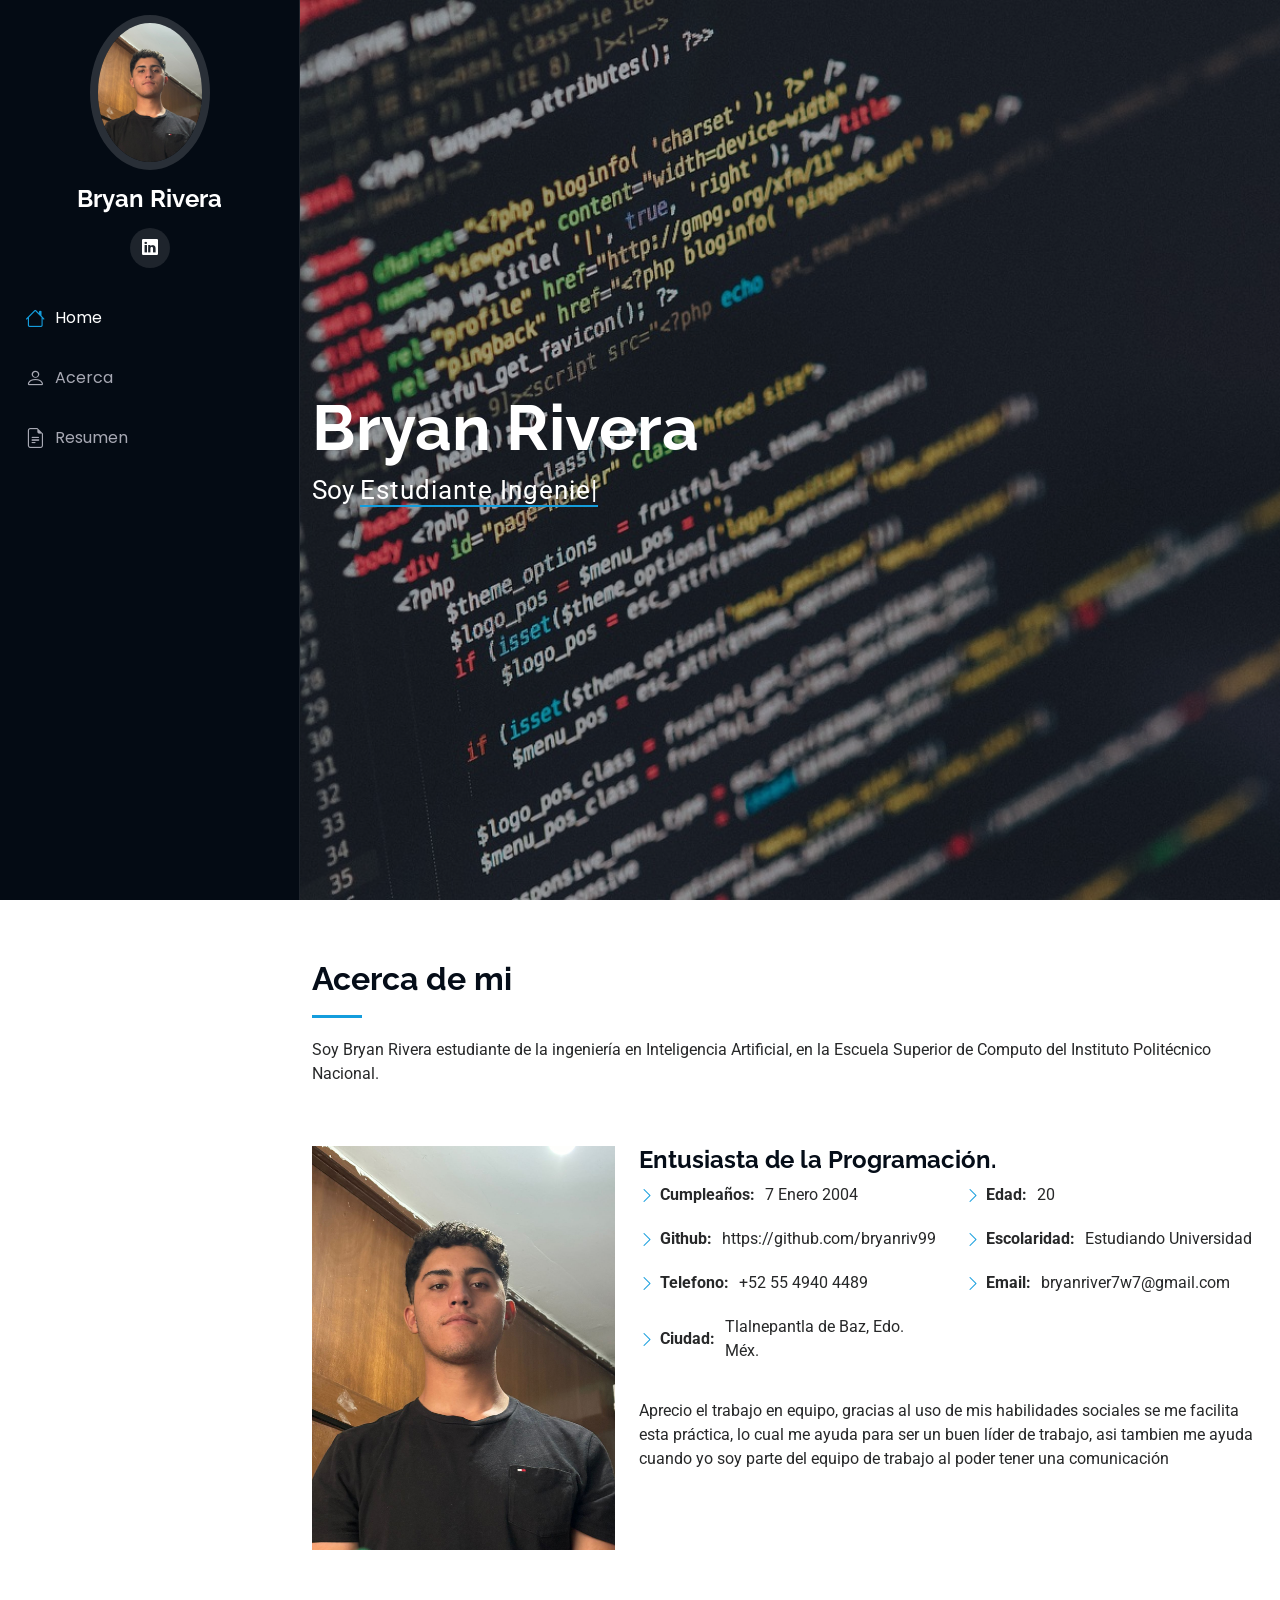
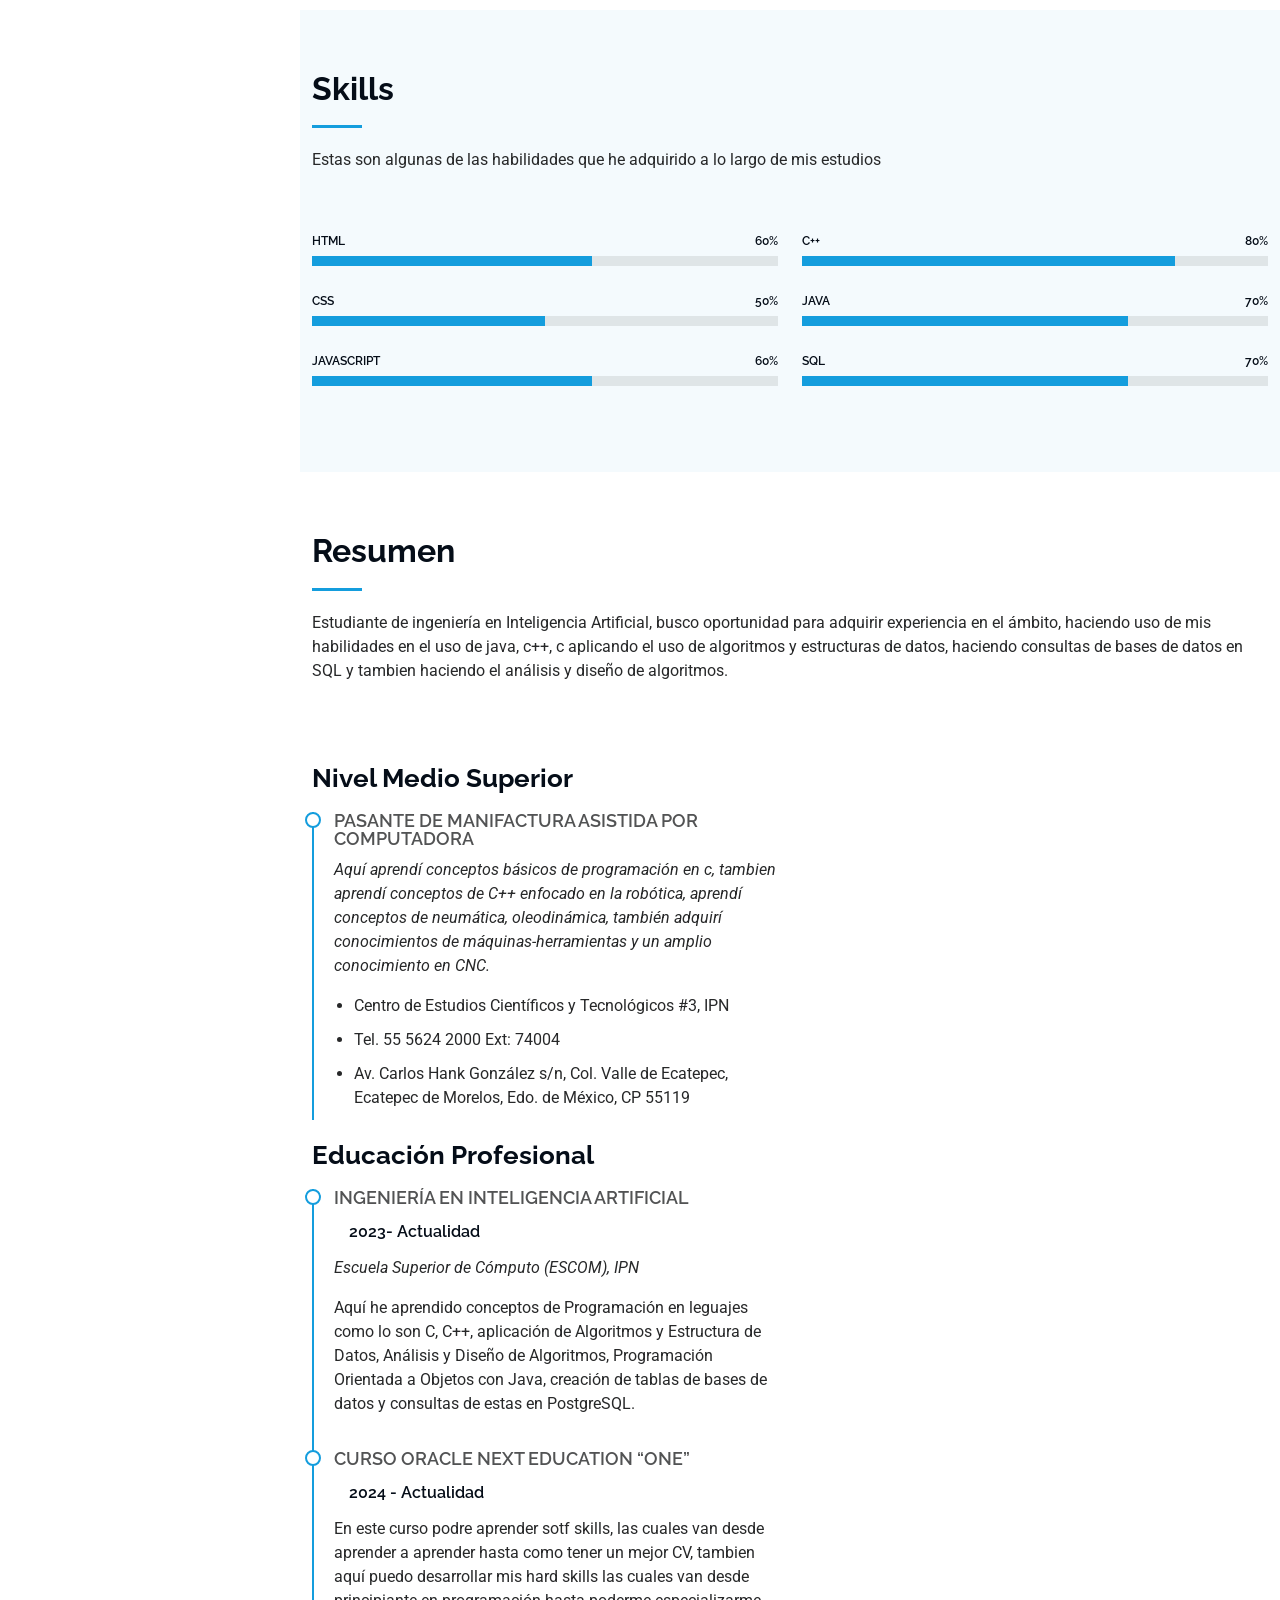
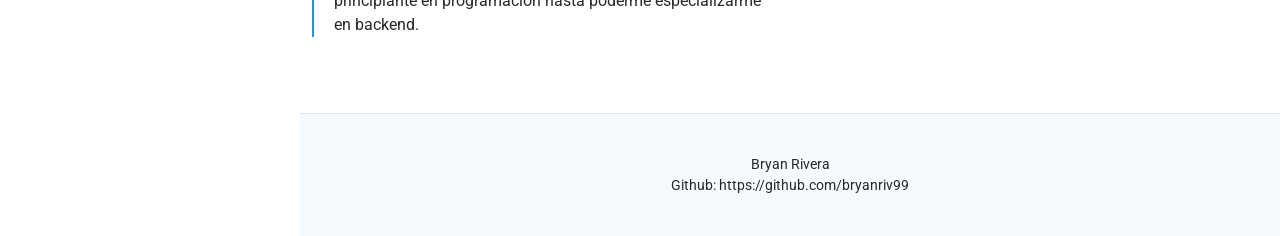
==== commit 097c3848: "Terminado" ====
--- a/index.html
+++ b/index.html
@@ -9,8 +9,8 @@
   <meta content="" name="keywords">
 
   <!-- Favicons -->
-  <link href="assets/img/favicon.png" rel="icon">
-  <link href="assets/img/apple-touch-icon.png" rel="apple-touch-icon">
+  <link href="assets/img/log.png" rel="icon">
+  <link href="assets/img/log.png" rel="apple-touch-icon">
 
   <!-- Fonts -->
   <link href="https://fonts.googleapis.com" rel="preconnect">
@@ -27,13 +27,6 @@
   <!-- Main CSS File -->
   <link href="assets/css/main.css" rel="stylesheet">
 
-  <!-- =======================================================
-  * Template Name: iPortfolio
-  * Template URL: https://bootstrapmade.com/iportfolio-bootstrap-portfolio-websites-template/
-  * Updated: Jun 29 2024 with Bootstrap v5.3.3
-  * Author: BootstrapMade.com
-  * License: https://bootstrapmade.com/license/
-  ======================================================== -->
 </head>
 
 <body class="index-page">
@@ -46,17 +39,12 @@
     </div>
 
     <a href="index.html" class="logo d-flex align-items-center justify-content-center">
-      <!-- Uncomment the line below if you also wish to use an image logo -->
-      <!-- <img src="assets/img/logo.png" alt=""> -->
+
       <h1 class="sitename">Bryan Rivera</h1>
     </a>
 
     <div class="social-links text-center">
-      <a href="#" class="twitter"><i class="bi bi-twitter-x"></i></a>
-      <a href="#" class="facebook"><i class="bi bi-facebook"></i></a>
-      <a href="#" class="instagram"><i class="bi bi-instagram"></i></a>
-      <a href="#" class="google-plus"><i class="bi bi-skype"></i></a>
-      <a href="#" class="linkedin"><i class="bi bi-linkedin"></i></a>
+      <a href="https://www.linkedin.com/in/bryan-rivera-455b0926b/?trk=opento_sprofile_topcard" class="linkedin"><i class="bi bi-linkedin"></i></a>
     </div>
 
     <nav id="navmenu" class="navmenu">
@@ -64,26 +52,7 @@
         <li><a href="#hero" class="active"><i class="bi bi-house navicon"></i>Home</a></li>
         <li><a href="#about"><i class="bi bi-person navicon"></i> Acerca</a></li>
         <li><a href="#resume"><i class="bi bi-file-earmark-text navicon"></i> Resumen</a></li>
-        <li><a href="#portfolio"><i class="bi bi-images navicon"></i> Portfolio</a></li>
-        <li><a href="#services"><i class="bi bi-hdd-stack navicon"></i> Services</a></li>
-        <li class="dropdown"><a href="#"><i class="bi bi-menu-button navicon"></i> <span>Dropdown</span> <i class="bi bi-chevron-down toggle-dropdown"></i></a>
-          <ul>
-            <li><a href="#">Dropdown 1</a></li>
-            <li class="dropdown"><a href="#"><span>Deep Dropdown</span> <i class="bi bi-chevron-down toggle-dropdown"></i></a>
-              <ul>
-                <li><a href="#">Deep Dropdown 1</a></li>
-                <li><a href="#">Deep Dropdown 2</a></li>
-                <li><a href="#">Deep Dropdown 3</a></li>
-                <li><a href="#">Deep Dropdown 4</a></li>
-                <li><a href="#">Deep Dropdown 5</a></li>
-              </ul>
-            </li>
-            <li><a href="#">Dropdown 2</a></li>
-            <li><a href="#">Dropdown 3</a></li>
-            <li><a href="#">Dropdown 4</a></li>
-          </ul>
-        </li>
-        <li><a href="#contact"><i class="bi bi-envelope navicon"></i> Contact</a></li>
+        
       </ul>
     </nav>
 
@@ -138,8 +107,7 @@
               </div>
             </div>
             <p class="py-3">
-              Officiis eligendi itaque labore et dolorum mollitia officiis optio vero. Quisquam sunt adipisci omnis et ut. Nulla accusantium dolor incidunt officia tempore. Et eius omnis.
-              Cupiditate ut dicta maxime officiis quidem quia. Sed et consectetur qui quia repellendus itaque neque.
+              Aprecio el trabajo en equipo, gracias al uso de mis habilidades sociales se me facilita esta práctica, lo cual me ayuda para ser un buen líder de trabajo, asi tambien me ayuda cuando yo soy parte del equipo de trabajo al poder tener una comunicación
             </p>
           </div>
         </div>
@@ -155,7 +123,7 @@
       <!-- Section Title -->
       <div class="container section-title" data-aos="fade-up">
         <h2>Skills</h2>
-        <p>Necessitatibus eius consequatur ex aliquid fuga eum quidem sint consectetur velit</p>
+        <p>Estas son algunas de las habilidades que he adquirido a lo largo de mis estudios</p>
       </div><!-- End Section Title -->
 
       <div class="container" data-aos="fade-up" data-aos-delay="100">
@@ -224,7 +192,7 @@
       <!-- Section Title -->
       <div class="container section-title" data-aos="fade-up">
         <h2>Resumen</h2>
-        <p>Magnam dolores commodi suscipit. Necessitatibus eius consequatur ex aliquid fuga eum quidem. Sit sint consectetur velit. Quisquam quos quisquam cupiditate. Et nemo qui impedit suscipit alias ea. Quia fugiat sit in iste officiis commodi quidem hic quas.</p>
+        <p>Estudiante de ingeniería en Inteligencia Artificial, busco oportunidad para adquirir experiencia en el ámbito, haciendo uso de mis habilidades en el uso de java, c++, c aplicando el uso de algoritmos y estructuras de datos, haciendo consultas de bases de datos en SQL y tambien haciendo el análisis y diseño de algoritmos.</p>
       </div><!-- End Section Title -->
 
       <div class="container">
@@ -274,91 +242,7 @@
     
 
     
-    <!-- Contact Section -->
-    <section id="contact" class="contact section">
-
-      <!-- Section Title -->
-      <div class="container section-title" data-aos="fade-up">
-        <h2>Contact</h2>
-        <p>Necessitatibus eius consequatur ex aliquid fuga eum quidem sint consectetur velit</p>
-      </div><!-- End Section Title -->
-
-      <div class="container" data-aos="fade-up" data-aos-delay="100">
-
-        <div class="row gy-4">
-
-          <div class="col-lg-5">
-
-            <div class="info-wrap">
-              <div class="info-item d-flex" data-aos="fade-up" data-aos-delay="200">
-                <i class="bi bi-geo-alt flex-shrink-0"></i>
-                <div>
-                  <h3>Address</h3>
-                  <p>A108 Adam Street, New York, NY 535022</p>
-                </div>
-              </div><!-- End Info Item -->
-
-              <div class="info-item d-flex" data-aos="fade-up" data-aos-delay="300">
-                <i class="bi bi-telephone flex-shrink-0"></i>
-                <div>
-                  <h3>Call Us</h3>
-                  <p>+1 5589 55488 55</p>
-                </div>
-              </div><!-- End Info Item -->
-
-              <div class="info-item d-flex" data-aos="fade-up" data-aos-delay="400">
-                <i class="bi bi-envelope flex-shrink-0"></i>
-                <div>
-                  <h3>Email Us</h3>
-                  <p>info@example.com</p>
-                </div>
-              </div><!-- End Info Item -->
-
-              <iframe src="https://www.google.com/maps/embed?pb=!1m14!1m8!1m3!1d48389.78314118045!2d-74.006138!3d40.710059!3m2!1i1024!2i768!4f13.1!3m3!1m2!1s0x89c25a22a3bda30d%3A0xb89d1fe6bc499443!2sDowntown%20Conference%20Center!5e0!3m2!1sen!2sus!4v1676961268712!5m2!1sen!2sus" frameborder="0" style="border:0; width: 100%; height: 270px;" allowfullscreen="" loading="lazy" referrerpolicy="no-referrer-when-downgrade"></iframe>
-            </div>
-          </div>
-
-          <div class="col-lg-7">
-            <form action="forms/contact.php" method="post" class="php-email-form" data-aos="fade-up" data-aos-delay="200">
-              <div class="row gy-4">
-
-                <div class="col-md-6">
-                  <label for="name-field" class="pb-2">Your Name</label>
-                  <input type="text" name="name" id="name-field" class="form-control" required="">
-                </div>
-
-                <div class="col-md-6">
-                  <label for="email-field" class="pb-2">Your Email</label>
-                  <input type="email" class="form-control" name="email" id="email-field" required="">
-                </div>
-
-                <div class="col-md-12">
-                  <label for="subject-field" class="pb-2">Subject</label>
-                  <input type="text" class="form-control" name="subject" id="subject-field" required="">
-                </div>
-
-                <div class="col-md-12">
-                  <label for="message-field" class="pb-2">Message</label>
-                  <textarea class="form-control" name="message" rows="10" id="message-field" required=""></textarea>
-                </div>
-
-                <div class="col-md-12 text-center">
-                  <div class="loading">Loading</div>
-                  <div class="error-message"></div>
-                  <div class="sent-message">Your message has been sent. Thank you!</div>
-
-                  <button type="submit">Send Message</button>
-                </div>
-
-              </div>
-            </form>
-          </div><!-- End Contact Form -->
-
-        </div>
-
-      </div>
-
-    </section><!-- /Contact Section -->
+    
 
   </main>
 
@@ -366,14 +250,7 @@
 
     <div class="container">
       <div class="copyright text-center ">
-        <p>© <span>Copyright</span> <strong class="px-1 sitename">iPortfolio</strong> <span>All Rights Reserved</span></p>
-      </div>
-      <div class="credits">
-        <!-- All the links in the footer should remain intact. -->
-        <!-- You can delete the links only if you've purchased the pro version. -->
-        <!-- Licensing information: https://bootstrapmade.com/license/ -->
-        <!-- Purchase the pro version with working PHP/AJAX contact form: [buy-url] -->
-        Designed by <a href="https://bootstrapmade.com/">BootstrapMade</a>
+        <p>Bryan Rivera <br>Github: https://github.com/bryanriv99</p>
       </div>
     </div>
 
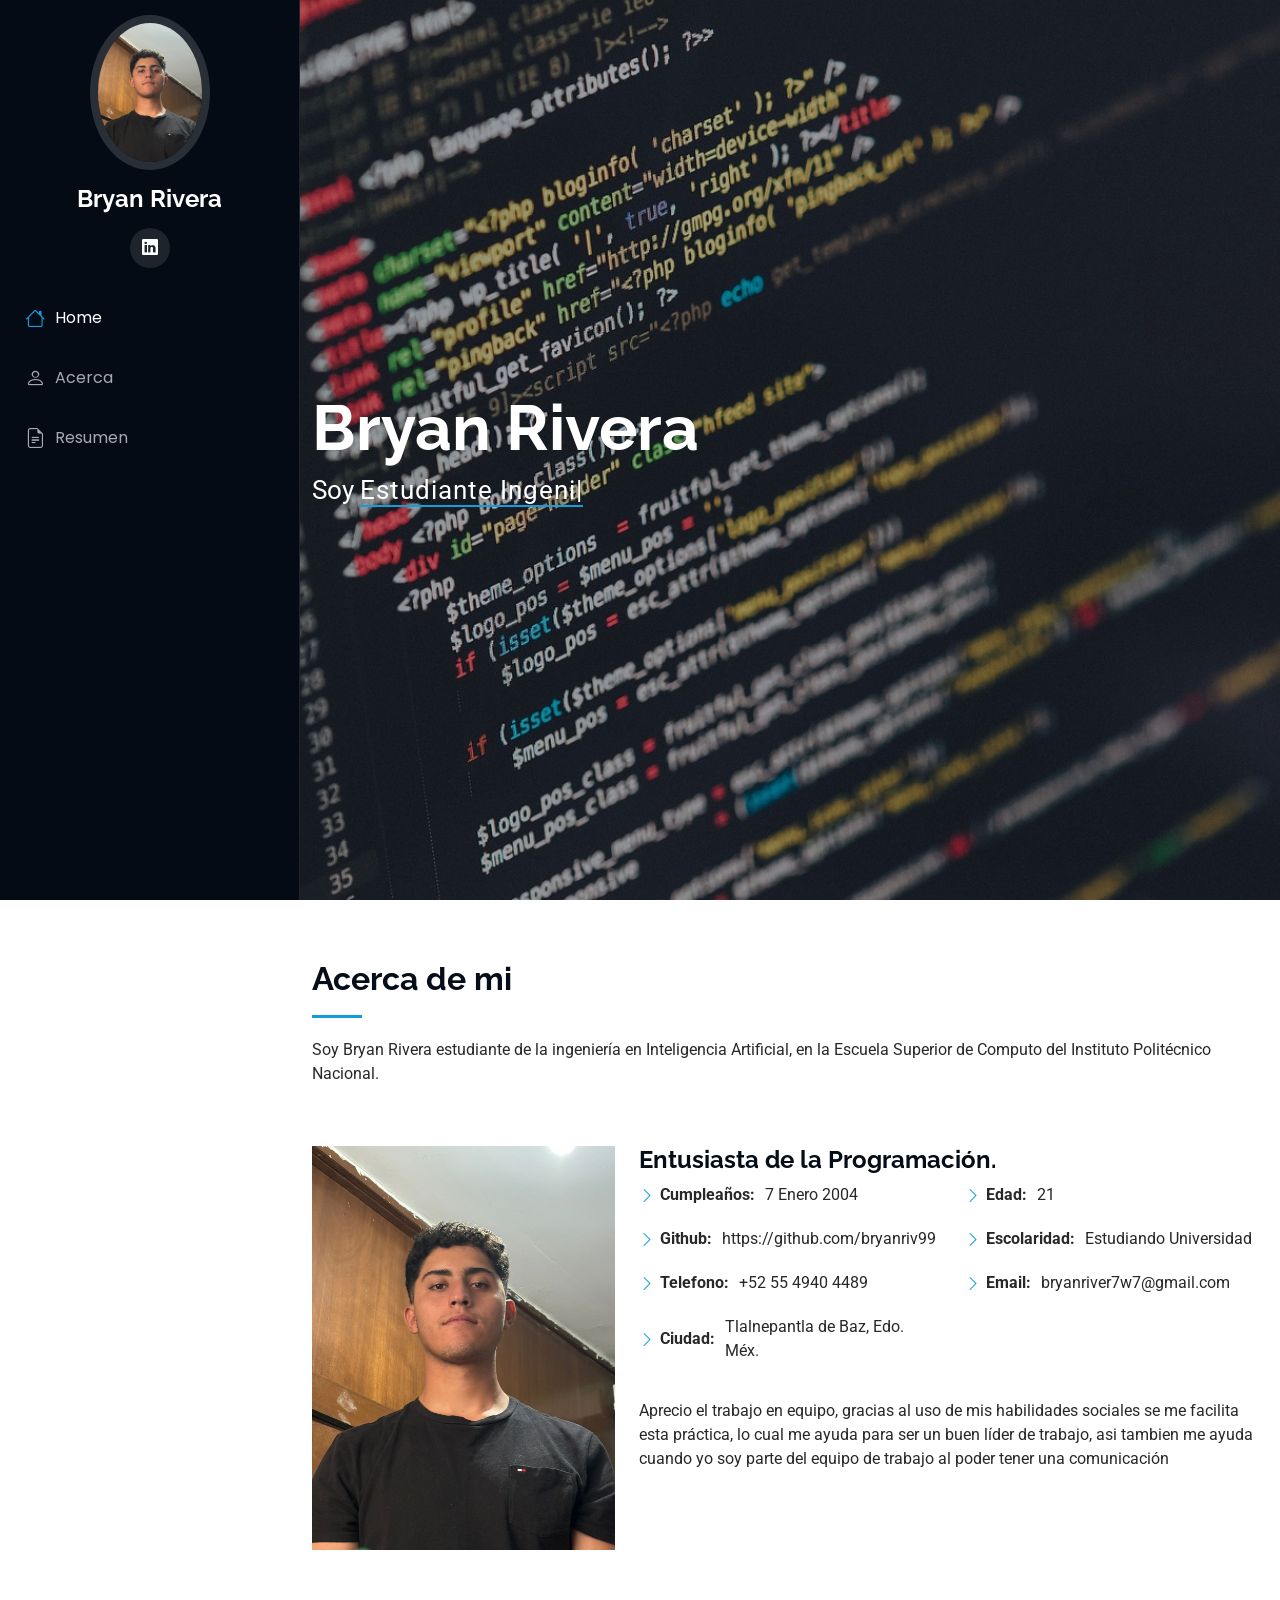
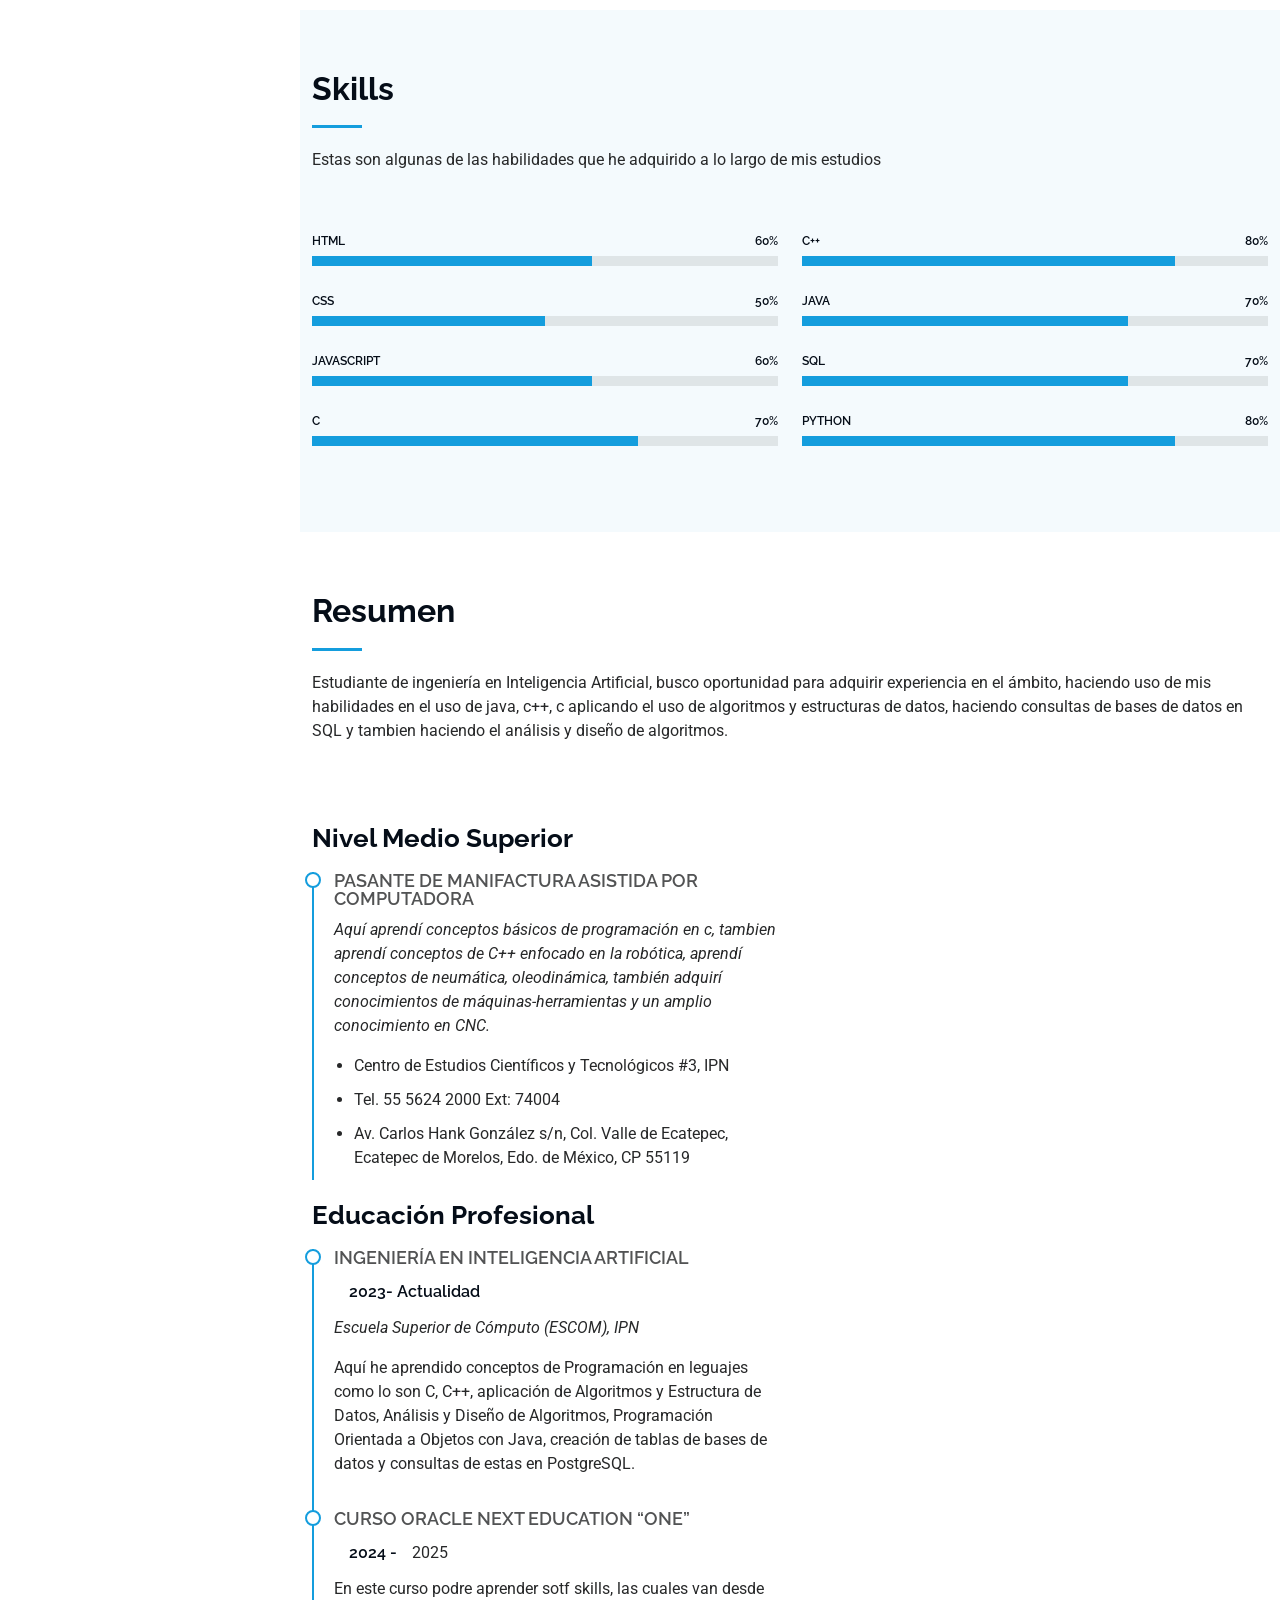
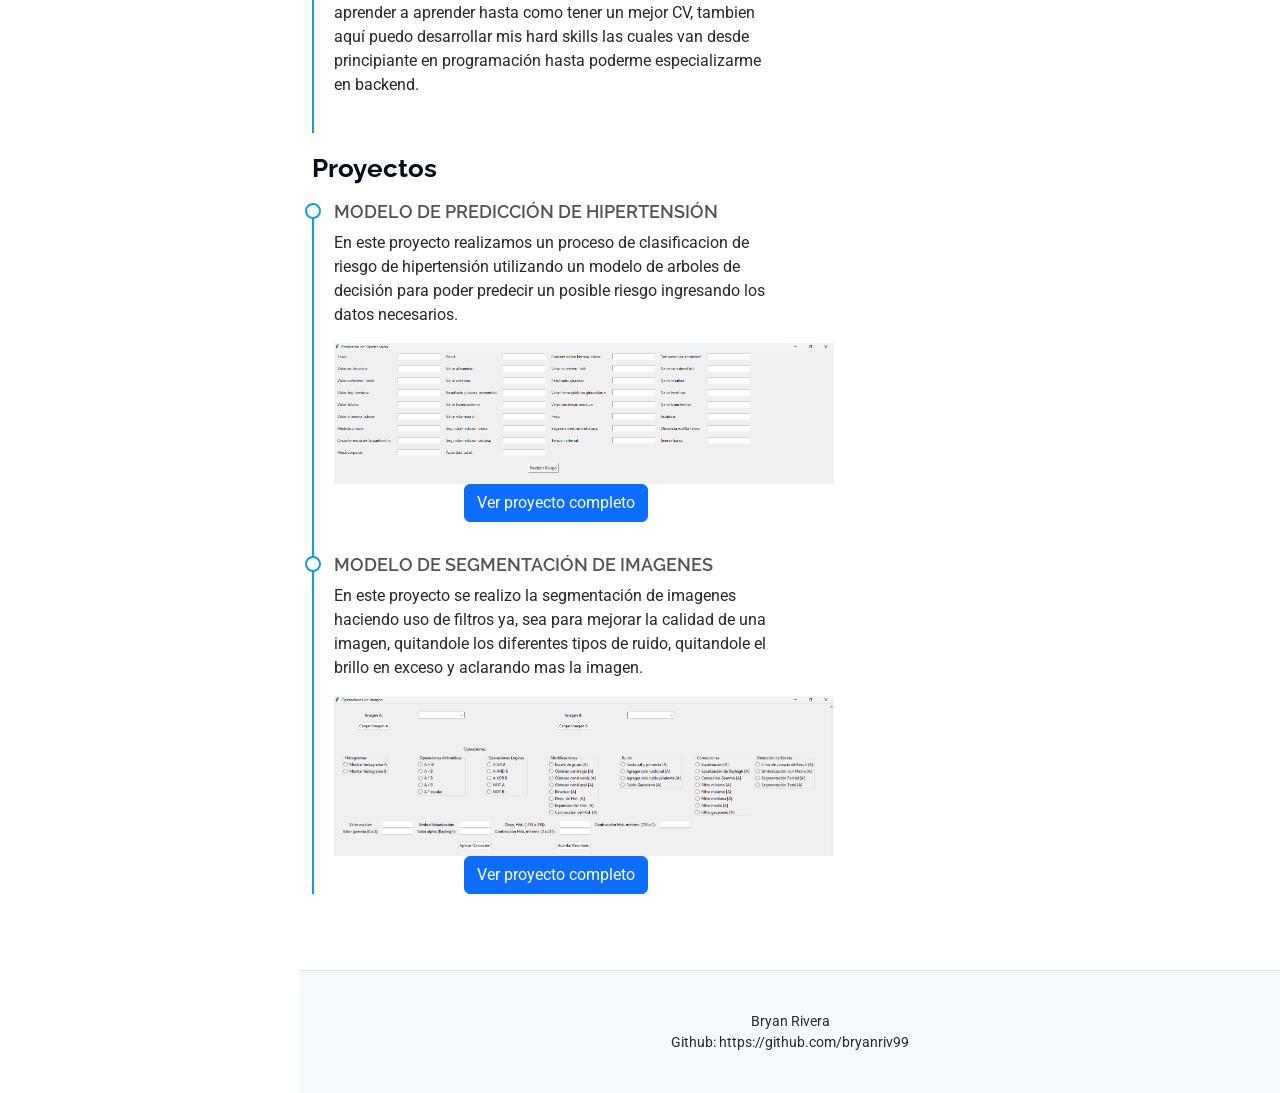
==== commit a37178e7: "Agregue proyectos" ====
--- a/index.html
+++ b/index.html
@@ -67,7 +67,7 @@
 
       <div class="container" data-aos="fade-up" data-aos-delay="100">
         <h2>Bryan Rivera</h2>
-        <p>Soy <span class="typed" data-typed-items="Estudiante Ingenierí a en IA"></span><span class="typed-cursor typed-cursor--blink" aria-hidden="true"></span><span class="typed-cursor typed-cursor--blink" aria-hidden="true"></span></p>
+        <p>Soy <span class="typed" data-typed-items="Estudiante Ingeniería en IA"></span><span class="typed-cursor typed-cursor--blink" aria-hidden="true"></span><span class="typed-cursor typed-cursor--blink" aria-hidden="true"></span></p>
       </div>
 
     </section><!-- /Hero Section -->
@@ -100,7 +100,7 @@
               </div>
               <div class="col-lg-6">
                 <ul>
-                  <li><i class="bi bi-chevron-right"></i> <strong>Edad:</strong> <span>20</span></li>
+                  <li><i class="bi bi-chevron-right"></i> <strong>Edad:</strong> <span>21</span></li>
                   <li><i class="bi bi-chevron-right"></i> <strong>Escolaridad:</strong> <span>Estudiando Universidad</span></li>
                   <li><i class="bi bi-chevron-right"></i> <strong>Email:</strong> <span>bryanriver7w7@gmail.com</span></li>
                 </ul>
@@ -152,6 +152,13 @@
                 <div class="progress-bar" role="progressbar" aria-valuenow="60" aria-valuemin="0" aria-valuemax="100"></div>
               </div>
             </div><!-- End Skills Item -->
+            <!-- End Skills Item -->
+            <div class="progress">
+              <span class="skill"><span>C</span> <i class="val">70%</i></span>
+              <div class="progress-bar-wrap">
+                <div class="progress-bar" role="progressbar" aria-valuenow="70" aria-valuemin="0" aria-valuemax="100"></div>
+              </div>
+            </div><!-- End Skills Item -->
 
           </div>
 
@@ -177,6 +184,13 @@
                 <div class="progress-bar" role="progressbar" aria-valuenow="70" aria-valuemin="0" aria-valuemax="100"></div>
               </div>
             </div><!-- End Skills Item -->
+            <div class="progress">
+              <span class="skill"><span>Python</span> <i class="val">80%</i></span>
+              <div class="progress-bar-wrap">
+                <div class="progress-bar" role="progressbar" aria-valuenow="80" aria-valuemin="0" aria-valuemax="100"></div>
+              </div>
+            </div>
+            
 
           </div>
 
@@ -222,9 +236,34 @@
 
             <div class="resume-item">
               <h4>Curso Oracle Next Education “ONE”</h4>
-              <h5>2024 - Actualidad</h5>
+              <h5>2024 - </h5>2025
               <p>En este curso podre aprender sotf skills, las cuales van desde aprender a aprender hasta como tener un mejor CV, tambien aquí puedo desarrollar mis hard skills las cuales van desde principiante en programación hasta poderme especializarme en backend.</p>
             </div><!-- Edn Resume Item -->
+
+            <h3 class="resume-title">Proyectos</h3>
+            <div class="resume-item">
+              <h4>Modelo de Predicción de Hipertensión</h4>
+              <p>En este proyecto realizamos un proceso de clasificacion de riesgo de hipertensión utilizando un modelo de arboles de decisión para poder predecir un posible riesgo ingresando los datos necesarios.</p>
+              <div class="text-center">
+                <img src="assets/img/ejemploHipertension.png" alt="Imagen del proyecto" class="img-fluid" style="max-width: 500px;">
+              </div>
+              <p class="text-center">
+                <a href="https://github.com/bryanriv99/Modelo-de-deteccion-de-riesgo-de-hipertencion.git" class="btn btn-primary" target="_blank">Ver proyecto completo</a>
+              </p>
+            </div><!-- Edn Resume Item -->
+
+            <div class="resume-item">
+              <h4>Modelo de segmentación de Imagenes</h4>
+              <p>En este proyecto se realizo la segmentación de imagenes haciendo uso de filtros ya, sea para mejorar la calidad de una imagen, quitandole los diferentes tipos de ruido, quitandole el brillo en exceso y aclarando mas la imagen.</p>
+              <div class="text-center">
+                <img src="assets/img/ejemploSegmentacion.png" alt="Imagen del proyecto" class="img-fluid" style="max-width: 500px;">
+              </div>
+              <p class="text-center">
+                <a href="https://github.com/bryanriv99/segmentacion-de-imagenes.git" class="btn btn-primary" target="_blank">Ver proyecto completo</a>
+              </p>
+            </div><!-- Edn Resume Item -->
+
+
 
           </div>
 
